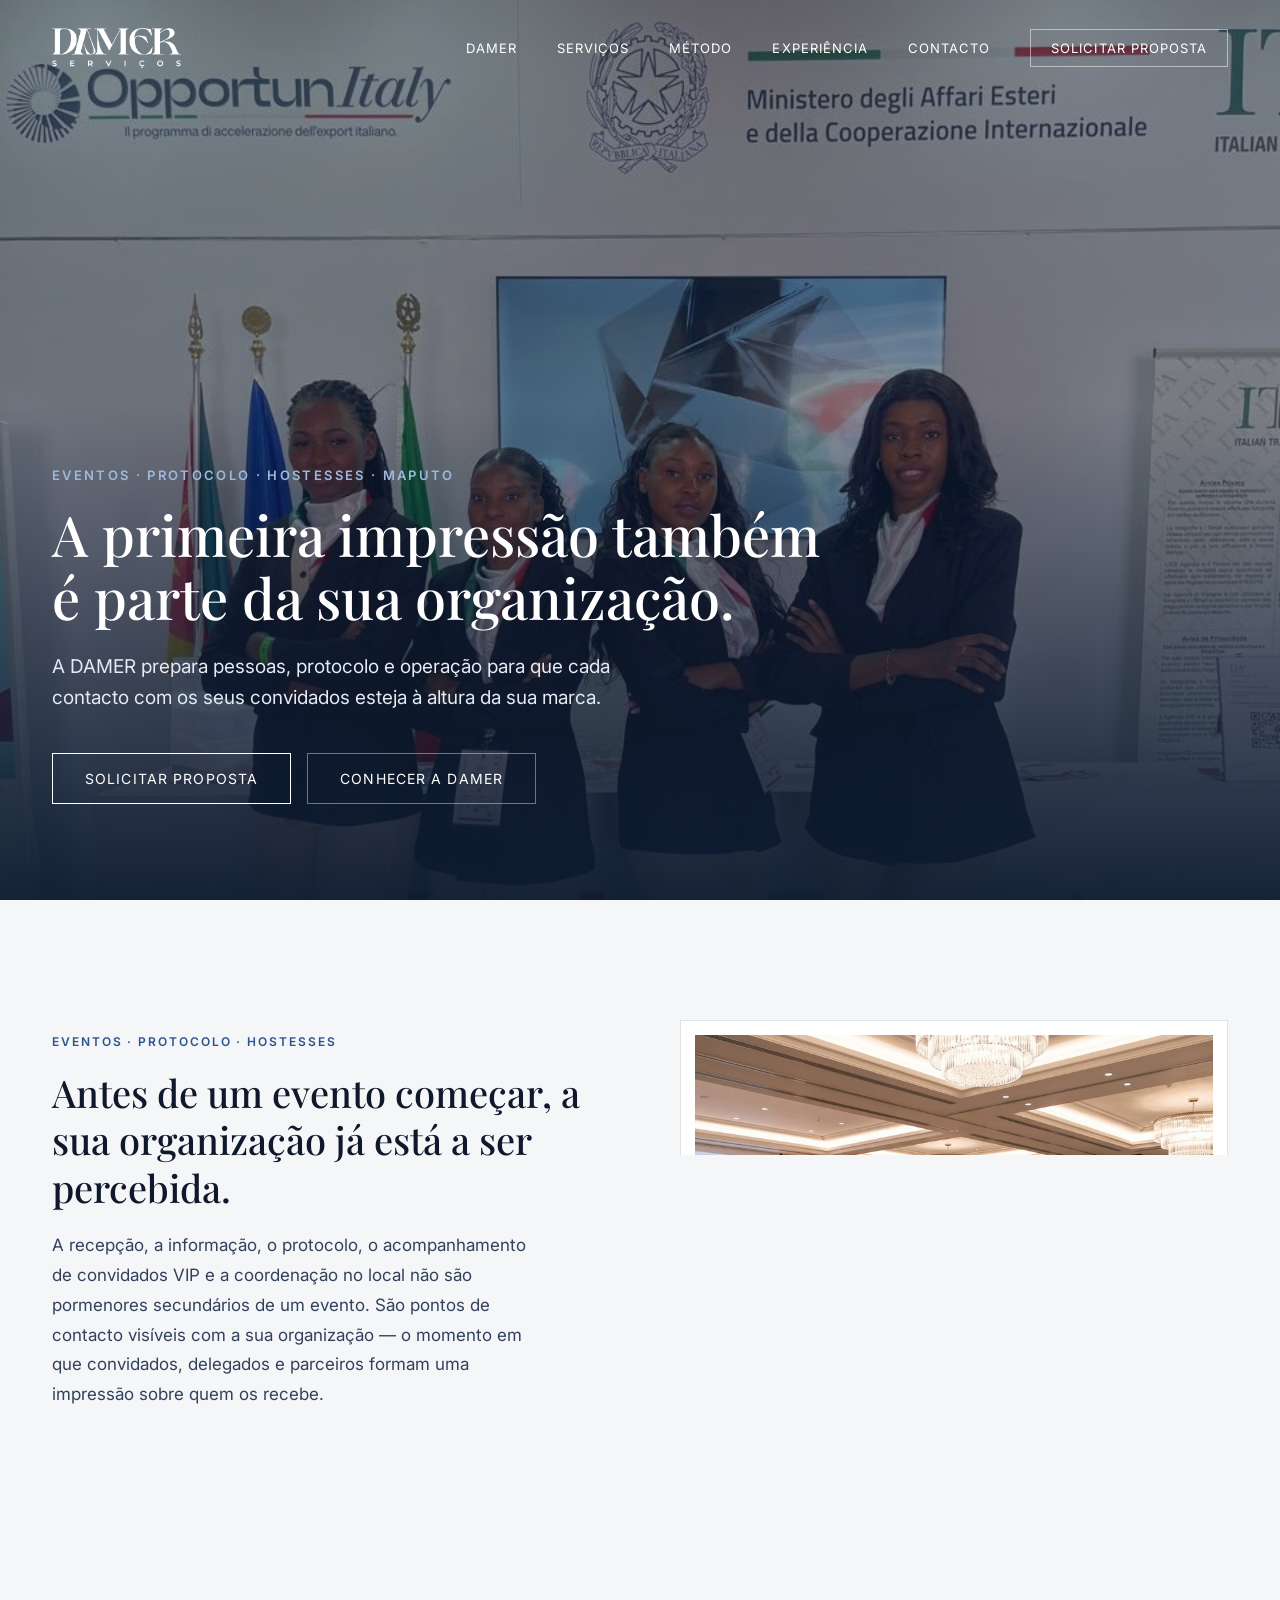
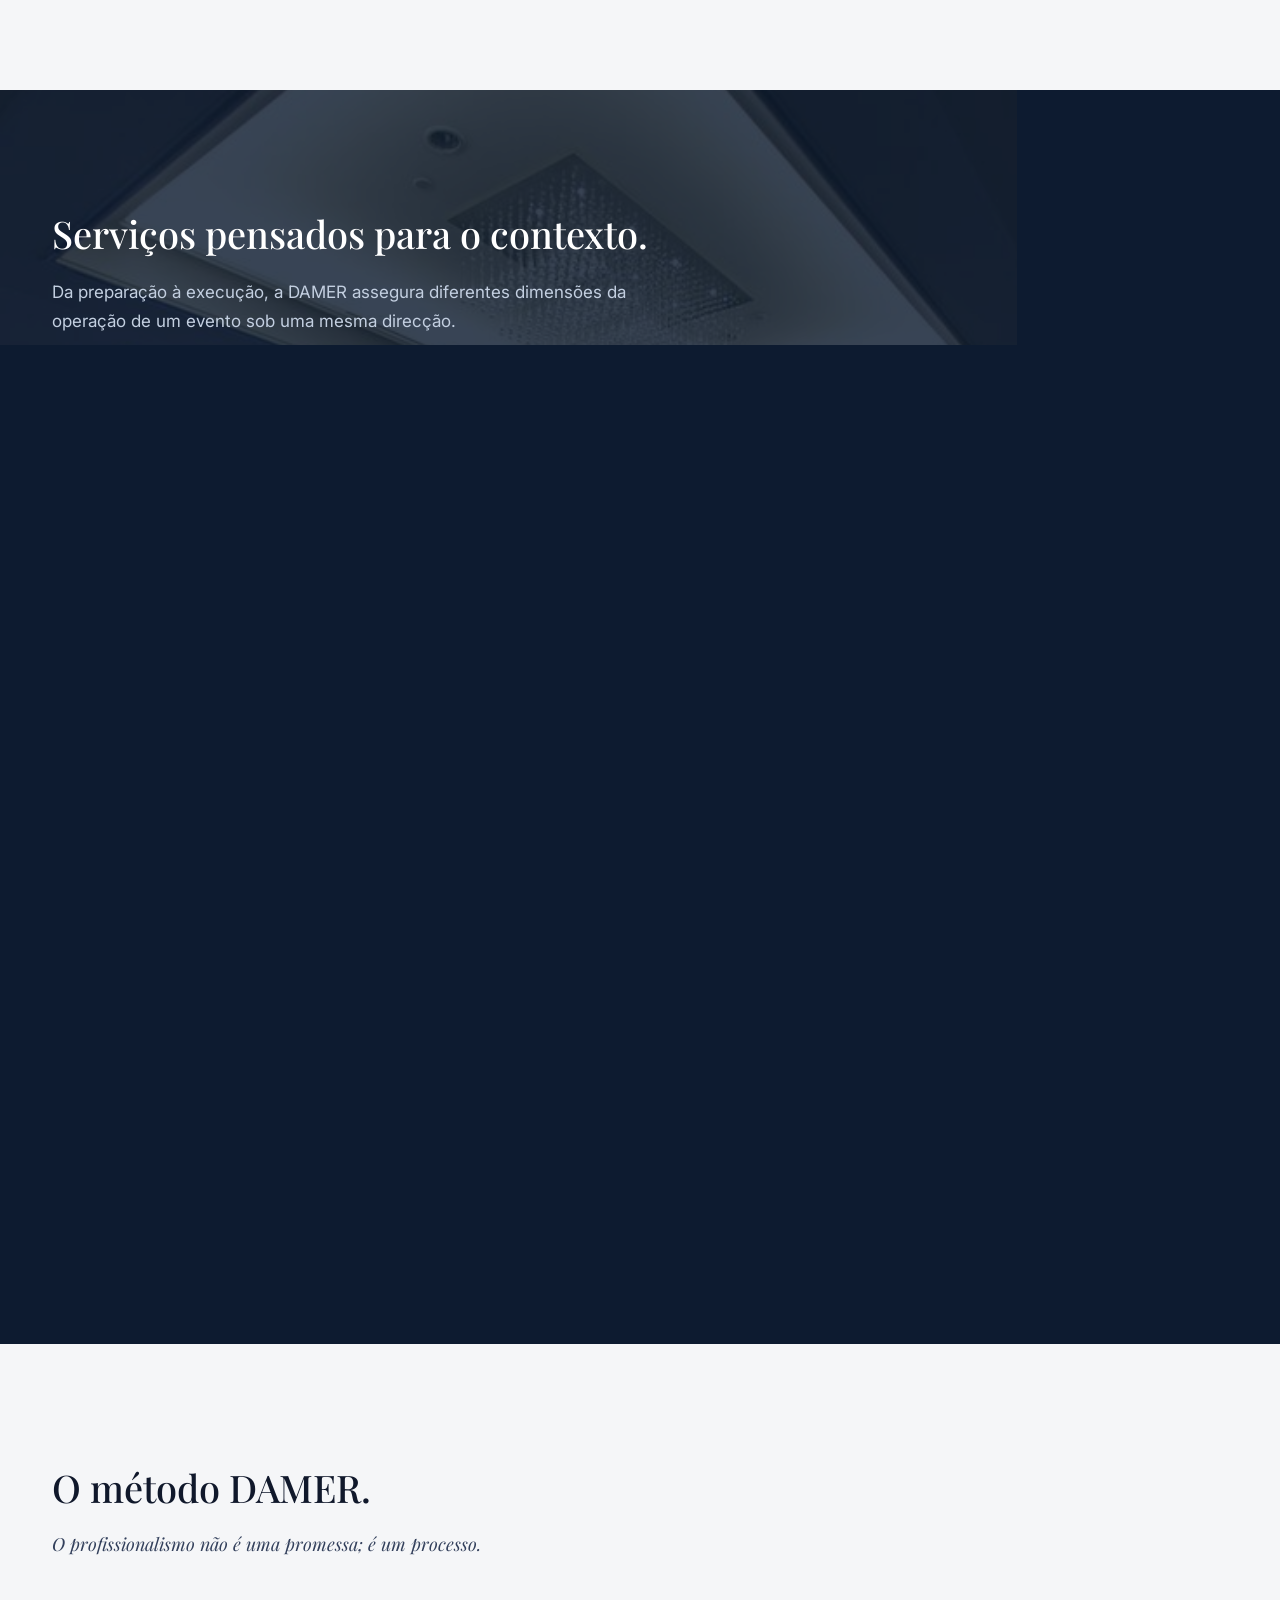
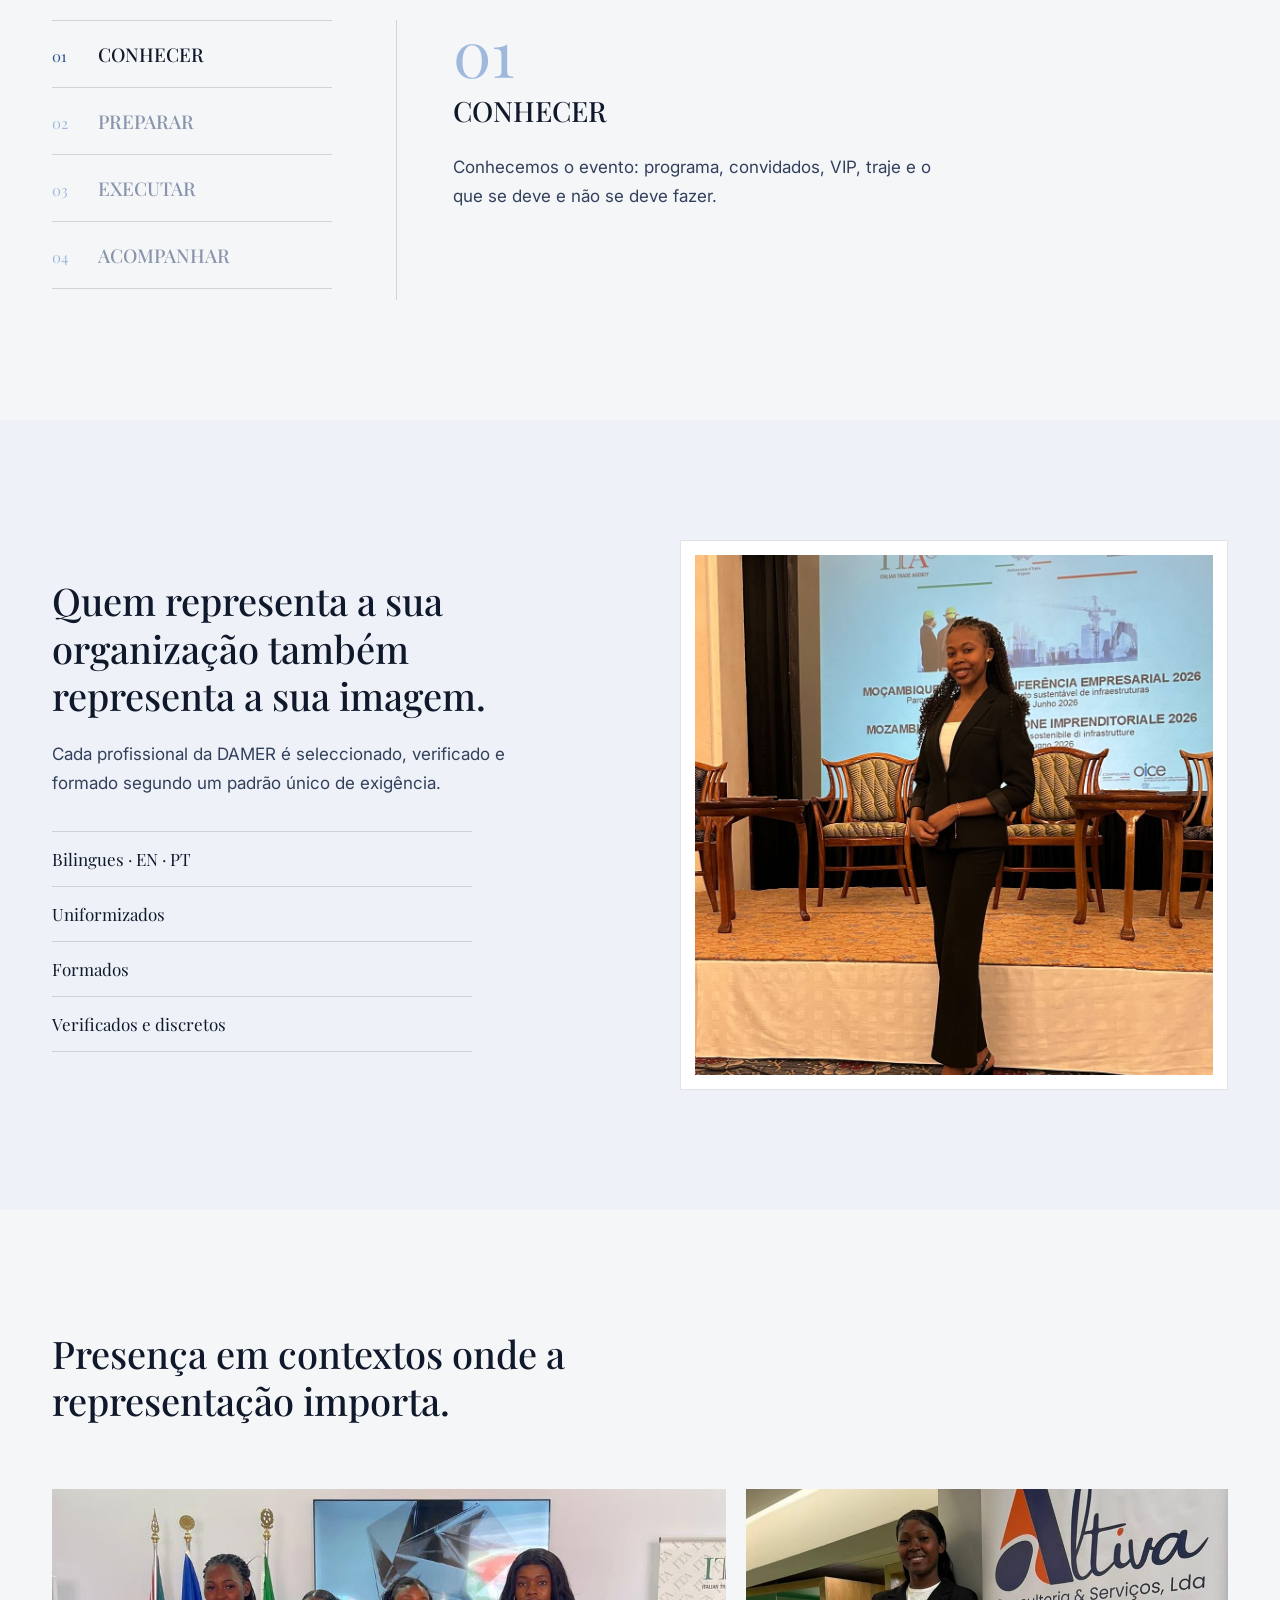
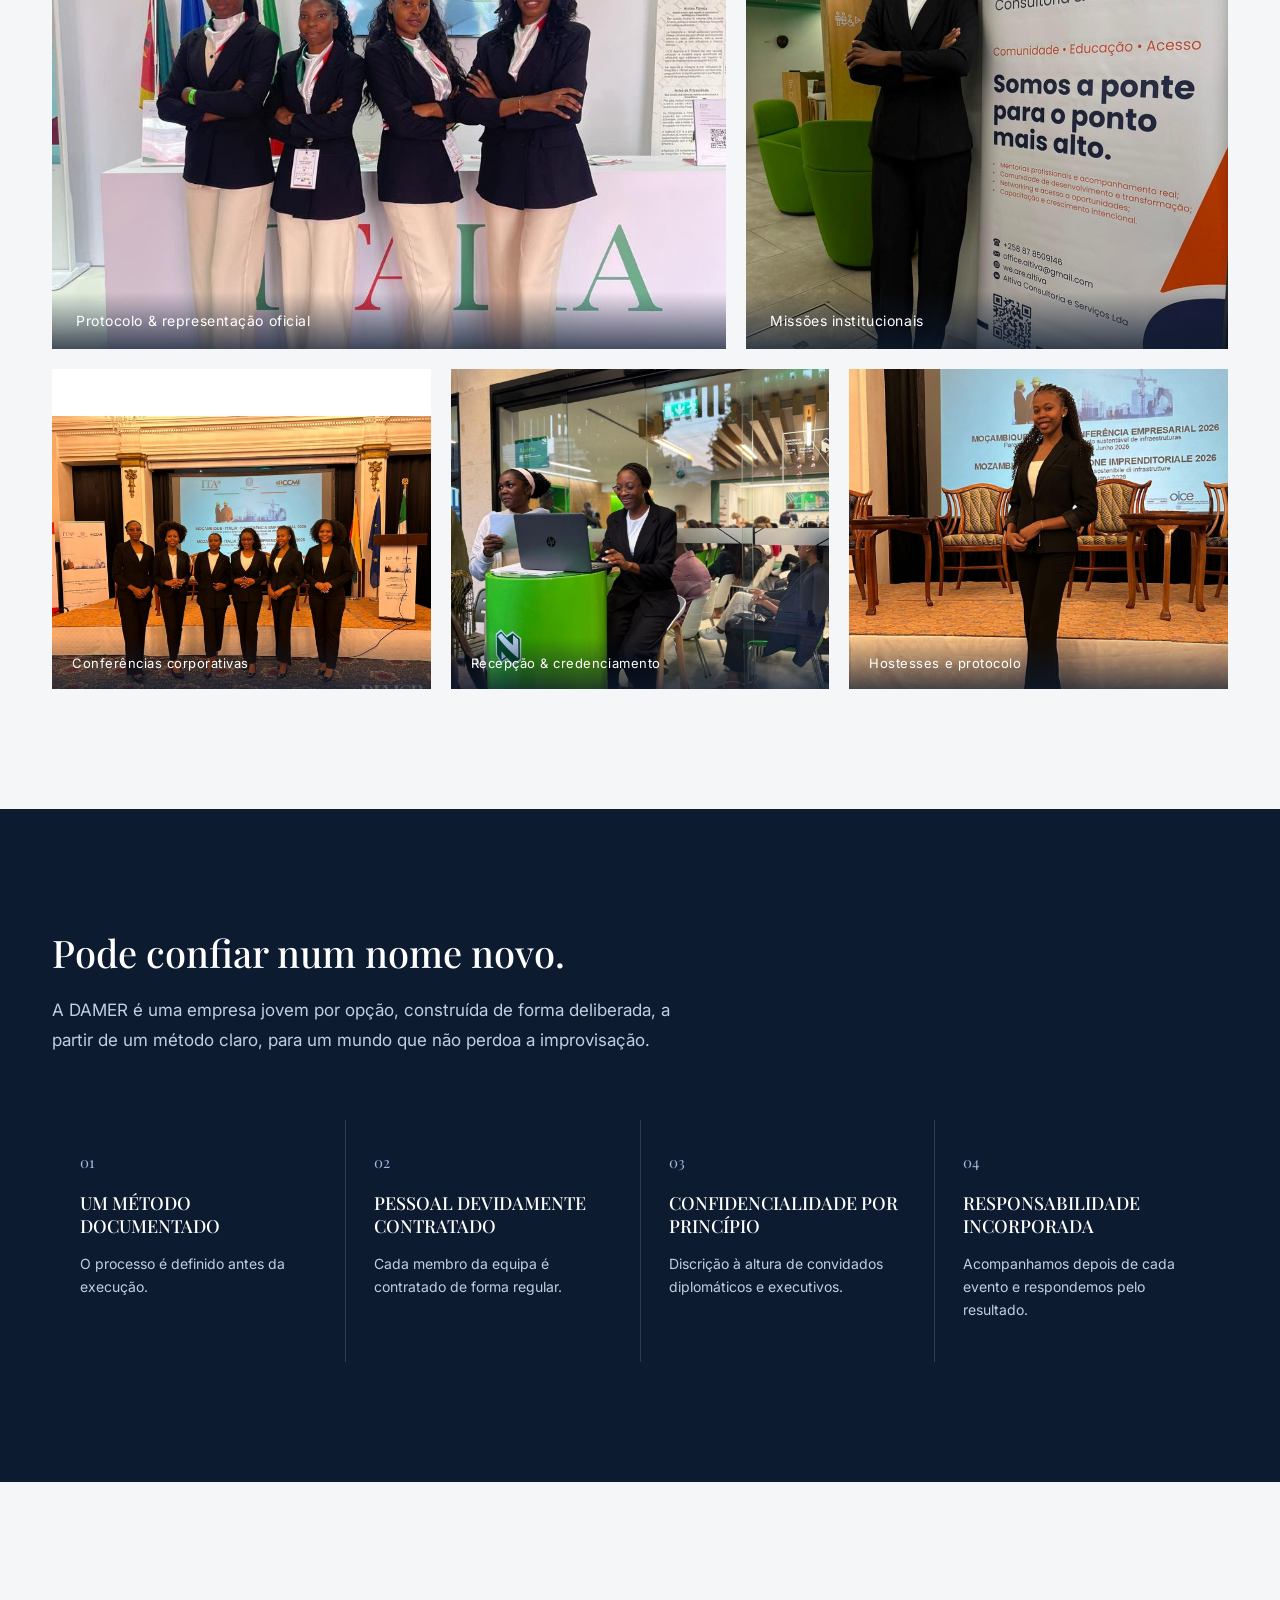
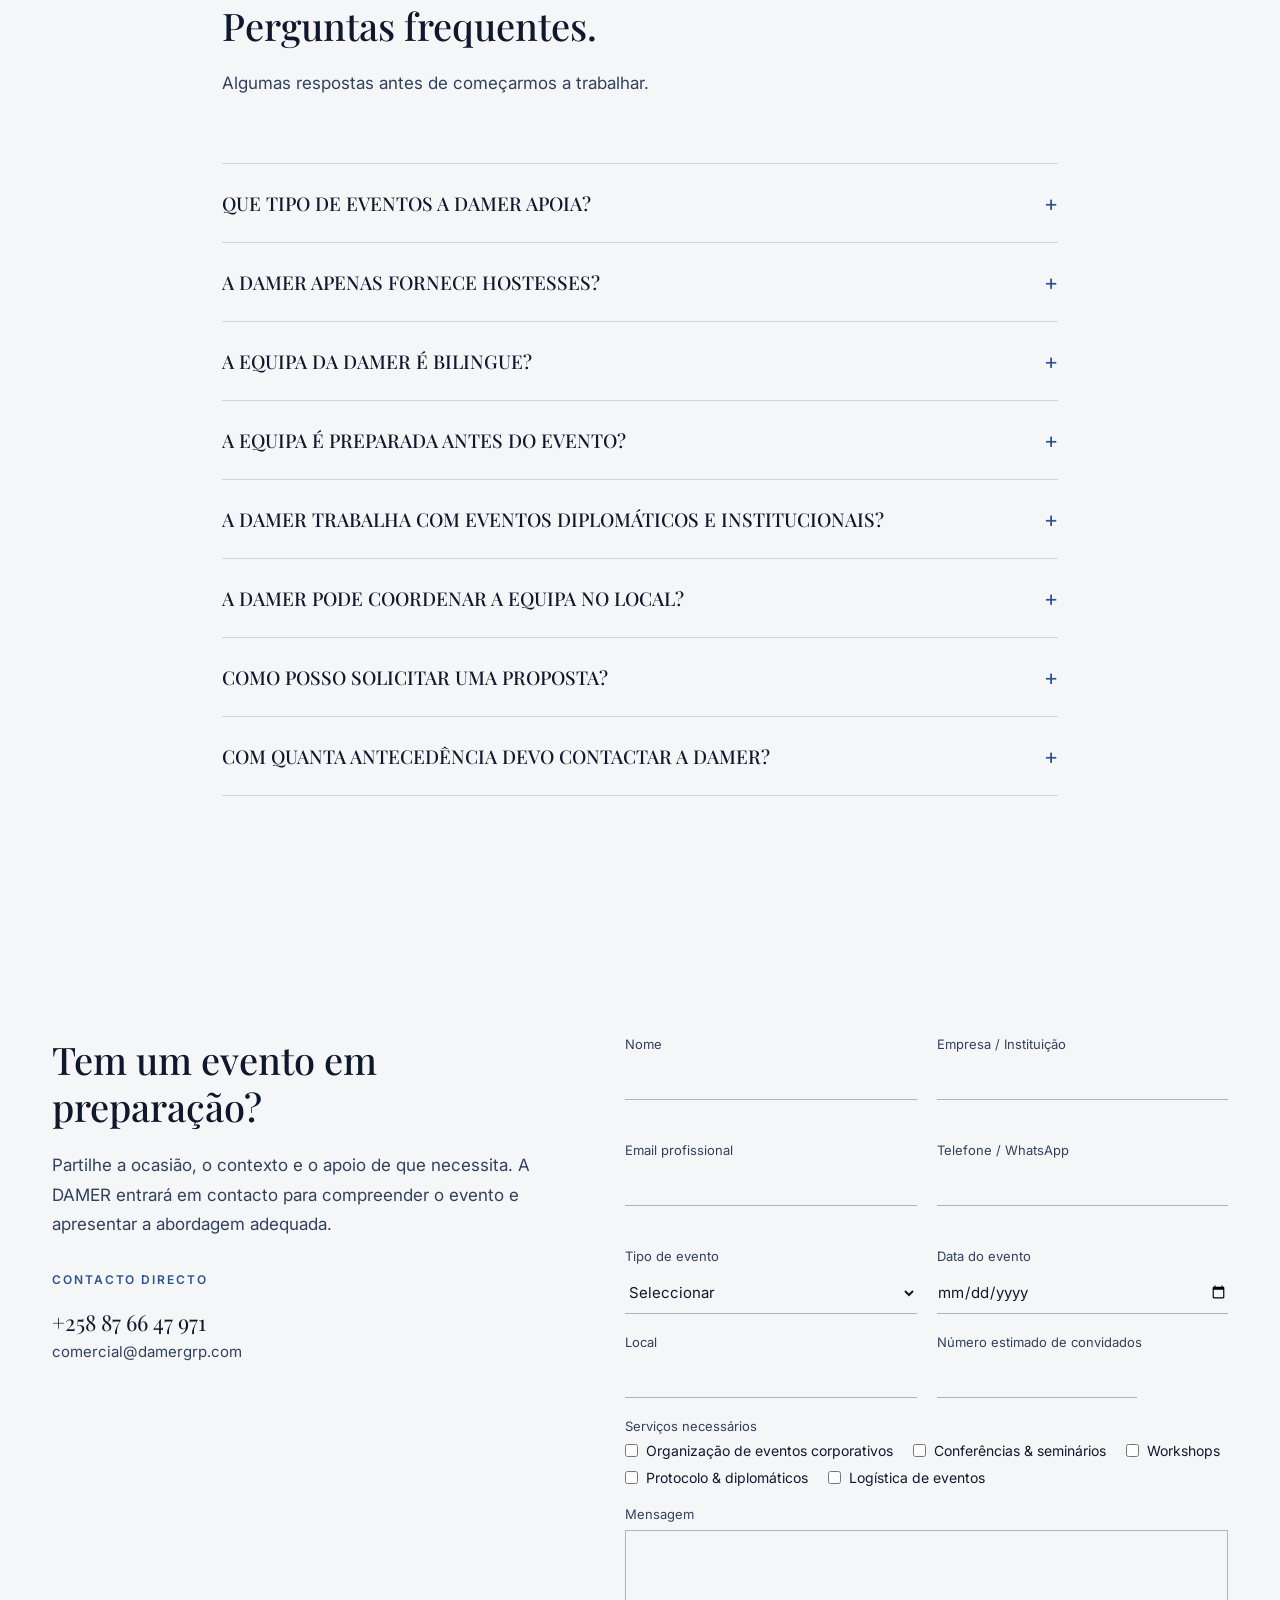
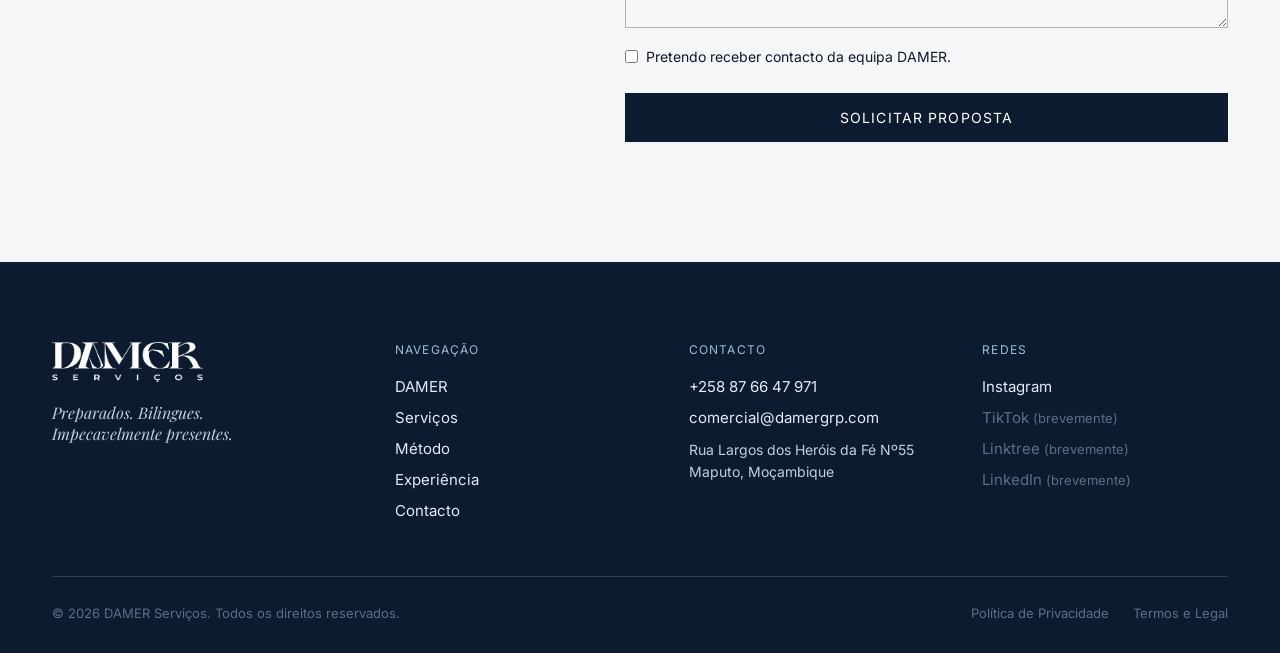
==== index.html @ f03cc5e5 "Add DAMER website (static HTML/CSS/JS) Co-Authored-By: Claude Sonnet 5 <noreply@anthropic.com> Claud" ====
<!DOCTYPE html>
<html lang="pt">
<head>
<meta charset="utf-8">
<meta name="viewport" content="width=device-width, initial-scale=1">
<title>DAMER | Eventos, Protocolo e Hostesses em Maputo</title>
<meta name="description" content="A DAMER presta serviços de organização de eventos corporativos, protocolo, hostesses e logística em Maputo, com equipas preparadas e bilingues.">
<link rel="canonical" href="/">
<meta property="og:type" content="website">
<meta property="og:title" content="DAMER | Eventos, Protocolo e Hostesses">
<meta property="og:description" content="Preparados. Bilingues. Impecavelmente presentes.">
<meta property="og:image" content="assets/images/hero-protocol.jpg">
<meta name="twitter:card" content="summary_large_image">
<link rel="icon" href="assets/images/logo-navy.png">
<link rel="preconnect" href="https://fonts.googleapis.com">
<link rel="preconnect" href="https://fonts.gstatic.com" crossorigin>
<link href="https://fonts.googleapis.com/css2?family=Playfair+Display:ital,wght@0,400;0,500;0,600;1,500&family=Inter:wght@400;500;600&display=swap" rel="stylesheet">
<link rel="stylesheet" href="assets/css/styles.css">
</head>
<body>

<a class="skip-link" href="#conteudo">Saltar para o conteúdo</a>

<!-- HEADER -->
<header class="site-header" id="site-header">
  <div class="site-header__inner">
    <a href="#top" class="site-header__logo" aria-label="DAMER — página inicial">
      <img src="assets/images/logo-navy.png" alt="DAMER" width="151" height="47">
    </a>
    <nav class="nav-desktop" aria-label="Navegação principal">
      <a href="#damer">DAMER</a>
      <a href="#servicos">SERVIÇOS</a>
      <a href="#metodo">MÉTODO</a>
      <a href="#experiencia">EXPERIÊNCIA</a>
      <a href="#proposta">CONTACTO</a>
      <a href="#proposta" class="btn btn-outline-light nav-cta">SOLICITAR PROPOSTA</a>
    </nav>
    <button type="button" class="nav-toggle" id="nav-toggle" aria-label="Abrir menu" aria-expanded="false" aria-controls="mobile-nav">
      <svg width="26" height="26" viewBox="0 0 24 24" fill="none" aria-hidden="true"><path d="M3 6H21M3 12H21M3 18H21" stroke="currentColor" stroke-width="2" stroke-linecap="round"/></svg>
    </button>
  </div>
</header>

<!-- MOBILE NAV -->
<div class="mobile-nav" id="mobile-nav" aria-hidden="true">
  <div class="mobile-nav__top">
    <button type="button" class="nav-close" id="nav-close" aria-label="Fechar menu">
      <svg width="26" height="26" viewBox="0 0 24 24" fill="none" aria-hidden="true"><path d="M6 6L18 18M6 18L18 6" stroke="currentColor" stroke-width="2" stroke-linecap="round"/></svg>
    </button>
  </div>
  <nav class="mobile-nav__links" aria-label="Navegação principal (móvel)">
    <a href="#damer">DAMER</a>
    <a href="#servicos">Serviços</a>
    <a href="#metodo">Método</a>
    <a href="#experiencia">Experiência</a>
    <a href="#proposta">Contacto</a>
    <a href="#proposta" class="btn btn-outline-light mobile-nav__cta">SOLICITAR PROPOSTA</a>
  </nav>
</div>

<main id="conteudo">

<!-- HERO -->
<section id="top" class="hero">
  <img class="hero__image" src="assets/images/hero-protocol.jpg" alt="Equipa DAMER em contexto de protocolo institucional" width="960" height="1280">
  <div class="hero__overlay" aria-hidden="true"></div>
  <div class="hero__content">
    <p class="eyebrow eyebrow--light">Eventos · Protocolo · Hostesses · Maputo</p>
    <h1 class="hero__title">A primeira impressão também é parte da sua organização.</h1>
    <p class="hero__lede">A DAMER prepara pessoas, protocolo e operação para que cada contacto com os seus convidados esteja à altura da sua marca.</p>
    <div class="btn-row">
      <a href="#proposta" class="btn btn-outline-light">SOLICITAR PROPOSTA</a>
      <a href="#damer" class="btn btn-outline-faint">CONHECER A DAMER</a>
    </div>
  </div>
</section>

<!-- WHY DAMER -->
<section id="damer" class="section split-section">
  <div class="split-section__text">
    <p class="eyebrow">Eventos · Protocolo · Hostesses</p>
    <h2 class="h2">Antes de um evento começar, a sua organização já está a ser percebida.</h2>
    <p class="body-lg">A recepção, a informação, o protocolo, o acompanhamento de convidados VIP e a coordenação no local não são pormenores secundários de um evento. São pontos de contacto visíveis com a sua organização — o momento em que convidados, delegados e parceiros formam uma impressão sobre quem os recebe.</p>
    <p class="body-lg">A DAMER existe para que esses momentos sejam conduzidos com a mesma seriedade que a sua organização exige do resto do evento.</p>
    <div class="hairline"></div>
  </div>
  <div class="plate">
    <img src="assets/images/why-damer-room.jpg" alt="Sala de evento preparada em contexto corporativo" width="1400" height="782" loading="lazy">
  </div>
</section>

<!-- SERVICES -->
<section id="servicos" class="section-dark services">
  <img class="services__bg" src="assets/images/services-ambience.jpg" alt="" aria-hidden="true" loading="lazy">
  <div class="container">
    <div class="section-intro section-intro--light">
      <h2 class="h2 h2--light">Serviços pensados para o contexto.</h2>
      <p class="body-lg body-lg--light">Da preparação à execução, a DAMER assegura diferentes dimensões da operação de um evento sob uma mesma direcção.</p>
    </div>

    <div class="accordion" id="services-accordion">

      <div class="accordion__item">
        <h3 class="accordion__header">
          <button type="button" class="accordion__trigger" aria-expanded="true" aria-controls="service-panel-1" id="service-tab-1">
            <span class="accordion__num">01</span>
            <span class="accordion__title">ORGANIZAÇÃO DE EVENTOS CORPORATIVOS</span>
            <span class="accordion__icon" aria-hidden="true">+</span>
          </button>
        </h3>
        <div class="accordion__panel" id="service-panel-1" role="region" aria-labelledby="service-tab-1">
          <div class="accordion__panel-inner">
            <p class="body-md body-md--light">Da concepção à execução, organizamos seminários, workshops, lançamentos, galas, assinaturas e recepções, garantindo uma equipa de protocolo alinhada com a sua organização.</p>
            <ul class="capability-grid">
              <li>Recepção &amp; credenciamento</li>
              <li>Atendimento VIP</li>
              <li>Oradores &amp; painéis</li>
              <li>Balcões de informação</li>
              <li>Protocolo &amp; precedências</li>
              <li>Funções oficiais</li>
              <li>Coordenação no local</li>
              <li>Fornecedores &amp; alinhamento</li>
            </ul>
            <a href="#proposta" class="btn btn-outline-light btn-sm">FALAR SOBRE ESTE SERVIÇO</a>
          </div>
        </div>
      </div>

      <div class="accordion__item">
        <h3 class="accordion__header">
          <button type="button" class="accordion__trigger" aria-expanded="false" aria-controls="service-panel-2" id="service-tab-2">
            <span class="accordion__num">02</span>
            <span class="accordion__title">CONFERÊNCIAS E SEMINÁRIOS</span>
            <span class="accordion__icon" aria-hidden="true">+</span>
          </button>
        </h3>
        <div class="accordion__panel" id="service-panel-2" role="region" aria-labelledby="service-tab-2" hidden>
          <div class="accordion__panel-inner">
            <p class="body-md body-md--light">Organização e apoio integral a eventos de várias sessões, com atenção à pontualidade, circulação e protocolo.</p>
            <a href="#proposta" class="btn btn-outline-light btn-sm">FALAR SOBRE ESTE SERVIÇO</a>
          </div>
        </div>
      </div>

      <div class="accordion__item">
        <h3 class="accordion__header">
          <button type="button" class="accordion__trigger" aria-expanded="false" aria-controls="service-panel-3" id="service-tab-3">
            <span class="accordion__num">03</span>
            <span class="accordion__title">WORKSHOPS</span>
            <span class="accordion__icon" aria-hidden="true">+</span>
          </button>
        </h3>
        <div class="accordion__panel" id="service-panel-3" role="region" aria-labelledby="service-tab-3" hidden>
          <div class="accordion__panel-inner">
            <p class="body-md body-md--light">Organização de sessões de trabalho dinâmicas e experiências conduzidas com rigor.</p>
            <a href="#proposta" class="btn btn-outline-light btn-sm">FALAR SOBRE ESTE SERVIÇO</a>
          </div>
        </div>
      </div>

      <div class="accordion__item">
        <h3 class="accordion__header">
          <button type="button" class="accordion__trigger" aria-expanded="false" aria-controls="service-panel-4" id="service-tab-4">
            <span class="accordion__num">04</span>
            <span class="accordion__title">PROTOCOLO E DIPLOMÁTICOS</span>
            <span class="accordion__icon" aria-hidden="true">+</span>
          </button>
        </h3>
        <div class="accordion__panel" id="service-panel-4" role="region" aria-labelledby="service-tab-4" hidden>
          <div class="accordion__panel-inner">
            <p class="body-md body-md--light">Para embaixadas, delegações oficiais e ocasiões de elevada formalidade.</p>
            <a href="#proposta" class="btn btn-outline-light btn-sm">FALAR SOBRE ESTE SERVIÇO</a>
          </div>
        </div>
      </div>

      <div class="accordion__item accordion__item--last">
        <h3 class="accordion__header">
          <button type="button" class="accordion__trigger" aria-expanded="false" aria-controls="service-panel-5" id="service-tab-5">
            <span class="accordion__num">05</span>
            <span class="accordion__title">LOGÍSTICA DE EVENTOS</span>
            <span class="accordion__icon" aria-hidden="true">+</span>
          </button>
        </h3>
        <div class="accordion__panel" id="service-panel-5" role="region" aria-labelledby="service-tab-5" hidden>
          <div class="accordion__panel-inner">
            <p class="body-md body-md--light">A coordenação de pessoas e recursos que mantém o evento coeso, sob a mesma direcção.</p>
            <a href="#proposta" class="btn btn-outline-light btn-sm">FALAR SOBRE ESTE SERVIÇO</a>
          </div>
        </div>
      </div>

    </div>
  </div>
</section>

<!-- METHOD -->
<section id="metodo" class="section">
  <div class="section-intro">
    <h2 class="h2">O método DAMER.</h2>
    <p class="quote-line">O profissionalismo não é uma promessa; é um processo.</p>
  </div>
  <div class="method">
    <div class="method__steps" role="tablist" aria-label="Etapas do método DAMER" id="method-steps">
      <button type="button" class="method__step is-active" role="tab" aria-selected="true" aria-controls="method-panel" id="method-tab-0" data-step="0">
        <span class="method__step-num">01</span>
        <span class="method__step-title">CONHECER</span>
      </button>
      <button type="button" class="method__step" role="tab" aria-selected="false" aria-controls="method-panel" id="method-tab-1" data-step="1">
        <span class="method__step-num">02</span>
        <span class="method__step-title">PREPARAR</span>
      </button>
      <button type="button" class="method__step" role="tab" aria-selected="false" aria-controls="method-panel" id="method-tab-2" data-step="2">
        <span class="method__step-num">03</span>
        <span class="method__step-title">EXECUTAR</span>
      </button>
      <button type="button" class="method__step" role="tab" aria-selected="false" aria-controls="method-panel" id="method-tab-3" data-step="3">
        <span class="method__step-num">04</span>
        <span class="method__step-title">ACOMPANHAR</span>
      </button>
    </div>
    <div class="method__panel" id="method-panel" role="tabpanel" aria-labelledby="method-tab-0">
      <p class="method__panel-num" id="method-panel-num">01</p>
      <h3 class="method__panel-title" id="method-panel-title">CONHECER</h3>
      <p class="body-lg" id="method-panel-desc">Conhecemos o evento: programa, convidados, VIP, traje e o que se deve e não se deve fazer.</p>
    </div>
  </div>
</section>

<!-- PEOPLE -->
<section class="section-tint">
  <div class="container split-section split-section--reverse">
    <div class="plate">
      <img src="assets/images/team-individual.jpg" alt="Profissional DAMER em representação institucional" width="1100" height="1968" loading="lazy">
    </div>
    <div>
      <h2 class="h2">Quem representa a sua organização também representa a sua imagem.</h2>
      <p class="body-lg">Cada profissional da DAMER é seleccionado, verificado e formado segundo um padrão único de exigência.</p>
      <ul class="trait-list">
        <li>Bilingues · EN · PT</li>
        <li>Uniformizados</li>
        <li>Formados</li>
        <li>Verificados e discretos</li>
      </ul>
    </div>
  </div>
</section>

<!-- EXPERIENCE -->
<section id="experiencia" class="section">
  <div class="section-intro">
    <h2 class="h2">Presença em contextos onde a representação importa.</h2>
  </div>
  <div class="gallery">
    <div class="gallery__row gallery__row--top">
      <button type="button" class="gallery__item gallery__item--wide" data-lightbox-src="assets/images/hero-protocol.jpg" data-lightbox-caption="Protocolo &amp; representação oficial">
        <img src="assets/images/hero-protocol.jpg" alt="Protocolo institucional" loading="lazy">
        <span class="gallery__caption">Protocolo &amp; representação oficial</span>
      </button>
      <button type="button" class="gallery__item" data-lightbox-src="assets/images/experience-institutional.jpg" data-lightbox-caption="Missões institucionais">
        <img src="assets/images/experience-institutional.jpg" alt="Missão institucional" loading="lazy">
        <span class="gallery__caption">Missões institucionais</span>
      </button>
    </div>
    <div class="gallery__row gallery__row--bottom">
      <button type="button" class="gallery__item" data-lightbox-src="assets/images/team-group.jpg" data-lightbox-caption="Conferências e eventos corporativos">
        <img src="assets/images/team-group.jpg" alt="Conferências e eventos corporativos" loading="lazy">
        <span class="gallery__caption">Conferências corporativas</span>
      </button>
      <button type="button" class="gallery__item" data-lightbox-src="assets/images/experience-reception.jpg" data-lightbox-caption="Recepção &amp; credenciamento">
        <img src="assets/images/experience-reception.jpg" alt="Recepção e credenciamento" loading="lazy">
        <span class="gallery__caption">Recepção &amp; credenciamento</span>
      </button>
      <button type="button" class="gallery__item" data-lightbox-src="assets/images/team-individual.jpg" data-lightbox-caption="Representação institucional">
        <img src="assets/images/team-individual.jpg" alt="Representação institucional" loading="lazy">
        <span class="gallery__caption">Hostesses e protocolo</span>
      </button>
    </div>
  </div>
</section>

<!-- LIGHTBOX -->
<div class="lightbox" id="lightbox" role="dialog" aria-modal="true" aria-label="Imagem ampliada" hidden>
  <button type="button" class="lightbox__close" id="lightbox-close" aria-label="Fechar imagem">
    <svg width="26" height="26" viewBox="0 0 24 24" fill="none" aria-hidden="true"><path d="M6 6L18 18M6 18L18 6" stroke="currentColor" stroke-width="2" stroke-linecap="round"/></svg>
  </button>
  <button type="button" class="lightbox__nav lightbox__nav--prev" id="lightbox-prev" aria-label="Imagem anterior">
    <svg width="22" height="22" viewBox="0 0 24 24" fill="none" aria-hidden="true"><path d="M15 5L8 12L15 19" stroke="currentColor" stroke-width="2" stroke-linecap="round" stroke-linejoin="round"/></svg>
  </button>
  <figure class="lightbox__figure">
    <img src="" alt="" id="lightbox-image">
    <figcaption id="lightbox-caption"></figcaption>
  </figure>
  <button type="button" class="lightbox__nav lightbox__nav--next" id="lightbox-next" aria-label="Imagem seguinte">
    <svg width="22" height="22" viewBox="0 0 24 24" fill="none" aria-hidden="true"><path d="M9 5L16 12L9 19" stroke="currentColor" stroke-width="2" stroke-linecap="round" stroke-linejoin="round"/></svg>
  </button>
</div>

<!-- CREDIBILITY -->
<section class="section-dark">
  <div class="container">
    <div class="section-intro section-intro--light">
      <h2 class="h2 h2--light">Pode confiar num nome novo.</h2>
      <p class="body-lg body-lg--light">A DAMER é uma empresa jovem por opção, construída de forma deliberada, a partir de um método claro, para um mundo que não perdoa a improvisação.</p>
    </div>
    <ul class="credibility-grid">
      <li>
        <p class="credibility-grid__num">01</p>
        <h3 class="credibility-grid__title">UM MÉTODO DOCUMENTADO</h3>
        <p class="credibility-grid__desc">O processo é definido antes da execução.</p>
      </li>
      <li>
        <p class="credibility-grid__num">02</p>
        <h3 class="credibility-grid__title">PESSOAL DEVIDAMENTE CONTRATADO</h3>
        <p class="credibility-grid__desc">Cada membro da equipa é contratado de forma regular.</p>
      </li>
      <li>
        <p class="credibility-grid__num">03</p>
        <h3 class="credibility-grid__title">CONFIDENCIALIDADE POR PRINCÍPIO</h3>
        <p class="credibility-grid__desc">Discrição à altura de convidados diplomáticos e executivos.</p>
      </li>
      <li>
        <p class="credibility-grid__num">04</p>
        <h3 class="credibility-grid__title">RESPONSABILIDADE INCORPORADA</h3>
        <p class="credibility-grid__desc">Acompanhamos depois de cada evento e respondemos pelo resultado.</p>
      </li>
    </ul>
  </div>
</section>

<!-- FAQ -->
<section id="faq" class="section section--narrow">
  <div class="section-intro">
    <h2 class="h2">Perguntas frequentes.</h2>
    <p class="body-lg">Algumas respostas antes de começarmos a trabalhar.</p>
  </div>
  <div class="accordion accordion--faq" id="faq-accordion">

    <div class="accordion__item">
      <h3 class="accordion__header">
        <button type="button" class="accordion__trigger accordion__trigger--faq" aria-expanded="false" aria-controls="faq-panel-1" id="faq-tab-1">
          <span class="accordion__title accordion__title--faq">QUE TIPO DE EVENTOS A DAMER APOIA?</span>
          <span class="accordion__icon accordion__icon--faq" aria-hidden="true">+</span>
        </button>
      </h3>
      <div class="accordion__panel" id="faq-panel-1" role="region" aria-labelledby="faq-tab-1" hidden>
        <div class="accordion__panel-inner">
          <p class="body-md">A DAMER presta serviços para eventos corporativos, conferências, seminários, workshops, eventos institucionais, ocasiões diplomáticas e outras situações que exijam protocolo, hostesses e coordenação profissional.</p>
        </div>
      </div>
    </div>

    <div class="accordion__item">
      <h3 class="accordion__header">
        <button type="button" class="accordion__trigger accordion__trigger--faq" aria-expanded="false" aria-controls="faq-panel-2" id="faq-tab-2">
          <span class="accordion__title accordion__title--faq">A DAMER APENAS FORNECE HOSTESSES?</span>
          <span class="accordion__icon accordion__icon--faq" aria-hidden="true">+</span>
        </button>
      </h3>
      <div class="accordion__panel" id="faq-panel-2" role="region" aria-labelledby="faq-tab-2" hidden>
        <div class="accordion__panel-inner">
          <p class="body-md">Não. A DAMER trabalha com uma abordagem mais abrangente, que inclui protocolo, recepção, credenciamento, atendimento VIP, informação, apoio a oradores, funções oficiais e coordenação no local, de acordo com as necessidades do evento.</p>
        </div>
      </div>
    </div>

    <div class="accordion__item">
      <h3 class="accordion__header">
        <button type="button" class="accordion__trigger accordion__trigger--faq" aria-expanded="false" aria-controls="faq-panel-3" id="faq-tab-3">
          <span class="accordion__title accordion__title--faq">A EQUIPA DA DAMER É BILINGUE?</span>
          <span class="accordion__icon accordion__icon--faq" aria-hidden="true">+</span>
        </button>
      </h3>
      <div class="accordion__panel" id="faq-panel-3" role="region" aria-labelledby="faq-tab-3" hidden>
        <div class="accordion__panel-inner">
          <p class="body-md">Sim. As equipas podem actuar em Português e Inglês, de acordo com o perfil do evento e dos seus convidados.</p>
        </div>
      </div>
    </div>

    <div class="accordion__item">
      <h3 class="accordion__header">
        <button type="button" class="accordion__trigger accordion__trigger--faq" aria-expanded="false" aria-controls="faq-panel-4" id="faq-tab-4">
          <span class="accordion__title accordion__title--faq">A EQUIPA É PREPARADA ANTES DO EVENTO?</span>
          <span class="accordion__icon accordion__icon--faq" aria-hidden="true">+</span>
        </button>
      </h3>
      <div class="accordion__panel" id="faq-panel-4" role="region" aria-labelledby="faq-tab-4" hidden>
        <div class="accordion__panel-inner">
          <p class="body-md">Sim. A preparação começa antes do evento. A equipa é informada sobre o programa, os convidados, as funções atribuídas, o protocolo aplicável e os procedimentos necessários para a execução.</p>
        </div>
      </div>
    </div>

    <div class="accordion__item">
      <h3 class="accordion__header">
        <button type="button" class="accordion__trigger accordion__trigger--faq" aria-expanded="false" aria-controls="faq-panel-5" id="faq-tab-5">
          <span class="accordion__title accordion__title--faq">A DAMER TRABALHA COM EVENTOS DIPLOMÁTICOS E INSTITUCIONAIS?</span>
          <span class="accordion__icon accordion__icon--faq" aria-hidden="true">+</span>
        </button>
      </h3>
      <div class="accordion__panel" id="faq-panel-5" role="region" aria-labelledby="faq-tab-5" hidden>
        <div class="accordion__panel-inner">
          <p class="body-md">Sim. A DAMER está preparada para contextos corporativos, institucionais e diplomáticos, onde apresentação, discrição, protocolo e comunicação exigem especial atenção.</p>
        </div>
      </div>
    </div>

    <div class="accordion__item">
      <h3 class="accordion__header">
        <button type="button" class="accordion__trigger accordion__trigger--faq" aria-expanded="false" aria-controls="faq-panel-6" id="faq-tab-6">
          <span class="accordion__title accordion__title--faq">A DAMER PODE COORDENAR A EQUIPA NO LOCAL?</span>
          <span class="accordion__icon accordion__icon--faq" aria-hidden="true">+</span>
        </button>
      </h3>
      <div class="accordion__panel" id="faq-panel-6" role="region" aria-labelledby="faq-tab-6" hidden>
        <div class="accordion__panel-inner">
          <p class="body-md">Sim. A DAMER assegura coordenação no local para acompanhar a execução, orientar a equipa e responder às necessidades que surjam durante o evento.</p>
        </div>
      </div>
    </div>

    <div class="accordion__item">
      <h3 class="accordion__header">
        <button type="button" class="accordion__trigger accordion__trigger--faq" aria-expanded="false" aria-controls="faq-panel-7" id="faq-tab-7">
          <span class="accordion__title accordion__title--faq">COMO POSSO SOLICITAR UMA PROPOSTA?</span>
          <span class="accordion__icon accordion__icon--faq" aria-hidden="true">+</span>
        </button>
      </h3>
      <div class="accordion__panel" id="faq-panel-7" role="region" aria-labelledby="faq-tab-7" hidden>
        <div class="accordion__panel-inner">
          <p class="body-md">Pode preencher o formulário de contacto no website ou contactar directamente a DAMER através do telefone/WhatsApp ou email. A equipa analisará o contexto do evento para compreender as necessidades e apresentar a abordagem adequada.</p>
        </div>
      </div>
    </div>

    <div class="accordion__item accordion__item--last">
      <h3 class="accordion__header">
        <button type="button" class="accordion__trigger accordion__trigger--faq" aria-expanded="false" aria-controls="faq-panel-8" id="faq-tab-8">
          <span class="accordion__title accordion__title--faq">COM QUANTA ANTECEDÊNCIA DEVO CONTACTAR A DAMER?</span>
          <span class="accordion__icon accordion__icon--faq" aria-hidden="true">+</span>
        </button>
      </h3>
      <div class="accordion__panel" id="faq-panel-8" role="region" aria-labelledby="faq-tab-8" hidden>
        <div class="accordion__panel-inner">
          <p class="body-md">Recomendamos que o contacto seja feito assim que a data e as principais necessidades do evento estiverem definidas. Isto permite tempo adequado para compreender o contexto, preparar a equipa e alinhar todos os detalhes.</p>
        </div>
      </div>
    </div>

  </div>
</section>

<!-- CONVERSION -->
<section id="proposta" class="section proposal">
  <div class="proposal__intro">
    <h2 class="h2">Tem um evento em preparação?</h2>
    <p class="body-lg">Partilhe a ocasião, o contexto e o apoio de que necessita. A DAMER entrará em contacto para compreender o evento e apresentar a abordagem adequada.</p>
    <div class="direct-contact">
      <p class="eyebrow">Contacto directo</p>
      <a href="https://wa.me/258876647971?text=Ol%C3%A1%2C%20gostaria%20de%20solicitar%20informa%C3%A7%C3%B5es%20sobre%20os%20servi%C3%A7os%20da%20DAMER%20para%20um%20evento." target="_blank" rel="noopener" class="direct-contact__phone">+258 87 66 47 971</a>
      <a href="mailto:comercial@damergrp.com" class="direct-contact__email">comercial@damergrp.com</a>
    </div>
  </div>

  <div class="proposal__form-wrap">
    <form class="proposal-form" id="proposal-form" novalidate>
      <input type="hidden" name="_subject" value="Novo pedido de proposta — Website DAMER">
      <input type="hidden" name="_template" value="table">
      <input type="hidden" name="_captcha" value="false">
      <input type="text" name="_honey" class="honeypot" tabindex="-1" autocomplete="off" aria-hidden="true">
      <p class="form-status" id="form-status" role="status" aria-live="polite" hidden></p>

      <label class="field">Nome
        <input required type="text" name="name" id="field-name" autocomplete="name">
        <span class="field__error" id="error-name"></span>
      </label>
      <label class="field">Empresa / Instituição
        <input type="text" name="company" id="field-company" autocomplete="organization">
      </label>
      <label class="field">Email profissional
        <input required type="email" name="email" id="field-email" autocomplete="email">
        <span class="field__error" id="error-email"></span>
      </label>
      <label class="field">Telefone / WhatsApp
        <input type="tel" name="phone" id="field-phone" autocomplete="tel">
      </label>
      <label class="field">Tipo de evento
        <select name="eventType" id="field-event-type">
          <option value="">Seleccionar</option>
          <option>Evento corporativo</option>
          <option>Conferência</option>
          <option>Seminário</option>
          <option>Workshop</option>
          <option>Evento institucional</option>
          <option>Evento diplomático</option>
          <option>Outro</option>
        </select>
      </label>
      <label class="field">Data do evento
        <input type="date" name="eventDate" id="field-event-date">
      </label>
      <label class="field">Local
        <input type="text" name="location" id="field-location">
      </label>
      <label class="field field--narrow">Número estimado de convidados
        <input type="number" min="0" name="guests" id="field-guests">
      </label>

      <fieldset class="field field--full field--fieldset">
        <legend>Serviços necessários</legend>
        <div class="checkbox-grid">
          <label class="checkbox"><input type="checkbox" name="servico" value="Organização de eventos corporativos"> Organização de eventos corporativos</label>
          <label class="checkbox"><input type="checkbox" name="servico" value="Conferências &amp; seminários"> Conferências &amp; seminários</label>
          <label class="checkbox"><input type="checkbox" name="servico" value="Workshops"> Workshops</label>
          <label class="checkbox"><input type="checkbox" name="servico" value="Protocolo &amp; diplomáticos"> Protocolo &amp; diplomáticos</label>
          <label class="checkbox"><input type="checkbox" name="servico" value="Logística de eventos"> Logística de eventos</label>
        </div>
      </fieldset>

      <label class="field field--full">Mensagem
        <textarea name="message" id="field-message" rows="4"></textarea>
      </label>

      <label class="checkbox field--full">
        <input type="checkbox" name="consent" id="field-consent">
        Pretendo receber contacto da equipa DAMER.
      </label>

      <button type="submit" class="btn btn-solid field--full" id="submit-button">
        <span class="btn__label"><span class="spinner" aria-hidden="true"></span>SOLICITAR PROPOSTA</span>
      </button>
    </form>

    <div class="proposal-success" id="proposal-success" hidden>
      <p class="proposal-success__title">Pedido registado.</p>
      <p class="proposal-success__body" id="proposal-success-body"></p>
      <div class="btn-row btn-row--center">
        <a href="https://wa.me/258876647971?text=Ol%C3%A1%2C%20gostaria%20de%20solicitar%20informa%C3%A7%C3%B5es%20sobre%20os%20servi%C3%A7os%20da%20DAMER%20para%20um%20evento." target="_blank" rel="noopener" class="btn btn-outline-dark btn-sm">WHATSAPP</a>
        <a href="mailto:comercial@damergrp.com" class="btn btn-outline-dark btn-sm">EMAIL</a>
      </div>
    </div>
  </div>
</section>

</main>

<!-- FOOTER -->
<footer class="site-footer">
  <div class="container">
    <div class="site-footer__grid">
      <div>
        <img src="assets/images/logo-navy.png" alt="DAMER" class="site-footer__logo" width="151" height="47">
        <p class="site-footer__tagline">Preparados. Bilingues. Impecavelmente presentes.</p>
      </div>
      <div>
        <p class="site-footer__heading">Navegação</p>
        <nav class="site-footer__links" aria-label="Navegação (rodapé)">
          <a href="#damer">DAMER</a>
          <a href="#servicos">Serviços</a>
          <a href="#metodo">Método</a>
          <a href="#experiencia">Experiência</a>
          <a href="#proposta">Contacto</a>
        </nav>
      </div>
      <div>
        <p class="site-footer__heading">Contacto</p>
        <div class="site-footer__links">
          <a href="https://wa.me/258876647971?text=Ol%C3%A1%2C%20gostaria%20de%20solicitar%20informa%C3%A7%C3%B5es%20sobre%20os%20servi%C3%A7os%20da%20DAMER%20para%20um%20evento." target="_blank" rel="noopener">+258 87 66 47 971</a>
          <a href="mailto:comercial@damergrp.com">comercial@damergrp.com</a>
          <p class="site-footer__address">Rua Largos dos Heróis da Fé Nº55<br>Maputo, Moçambique</p>
        </div>
      </div>
      <div>
        <p class="site-footer__heading">Redes</p>
        <div class="site-footer__links">
          <a href="https://instagram.com/damer.eventos" target="_blank" rel="noopener">Instagram</a>
          <span class="site-footer__inert" title="Ligação ainda não disponível">TikTok <em>(brevemente)</em></span>
          <span class="site-footer__inert" title="Ligação ainda não disponível">Linktree <em>(brevemente)</em></span>
          <span class="site-footer__inert">LinkedIn <em>(brevemente)</em></span>
        </div>
      </div>
    </div>
    <div class="site-footer__bottom">
      <p>© 2026 DAMER Serviços. Todos os direitos reservados.</p>
      <div class="site-footer__legal">
        <a href="privacidade.html">Política de Privacidade</a>
        <a href="termos.html">Termos e Legal</a>
      </div>
    </div>
  </div>
</footer>

<!-- STICKY MOBILE CTA -->
<div class="sticky-cta" id="sticky-cta">
  <a href="#proposta" class="sticky-cta__primary">SOLICITAR PROPOSTA</a>
  <a href="https://wa.me/258876647971?text=Ol%C3%A1%2C%20gostaria%20de%20solicitar%20informa%C3%A7%C3%B5es%20sobre%20os%20servi%C3%A7os%20da%20DAMER%20para%20um%20evento." target="_blank" rel="noopener" class="sticky-cta__whatsapp" aria-label="Contactar via WhatsApp">
    <svg width="20" height="20" viewBox="0 0 24 24" fill="currentColor" aria-hidden="true"><path d="M12 2C6.48 2 2 6.48 2 12c0 1.85.5 3.58 1.38 5.07L2 22l5.07-1.35A9.94 9.94 0 0 0 12 22c5.52 0 10-4.48 10-10S17.52 2 12 2zm0 18c-1.6 0-3.09-.44-4.37-1.2l-.31-.19-3.13.83.84-3.05-.2-.31A7.94 7.94 0 0 1 4 12c0-4.41 3.59-8 8-8s8 3.59 8 8-3.59 8-8 8zm4.4-5.9c-.24-.12-1.43-.7-1.65-.78-.22-.08-.38-.12-.54.12-.16.24-.62.78-.76.94-.14.16-.28.18-.52.06-1.4-.7-2.32-1.25-3.24-2.83-.24-.42.24-.39.7-1.3.08-.16.04-.3-.04-.42-.08-.12-.5-1.2-.68-1.64-.18-.44-.36-.38-.5-.38-.12 0-.28-.02-.44-.02-.16 0-.4.06-.6.3-.2.24-.78.76-.78 1.85 0 1.09.8 2.14.92 2.3.12.16 1.6 2.47 3.9 3.36 1.94.76 2.34.6 2.76.56.42-.04 1.43-.58 1.63-1.16.2-.58.2-1.06.14-1.16-.06-.1-.22-.16-.46-.28z"/></svg>
  </a>
</div>

<script src="assets/js/config.js"></script>
<script src="assets/js/main.js"></script>
</body>
</html>
---- assets/css/styles.css ----
/* ==========================================================================
   DAMER — design tokens
   ========================================================================== */
:root{
  --navy: #0d1b30;
  --navy-soft: #142a4a;
  --ink: #10182b;
  --text-body: #33405c;
  --text-muted: #5e6d8a;
  --blue: #2c5490;
  --blue-hover: #173561;
  --blue-light: #9fb9dc;
  --blue-pale: #c3cfe0;
  --ice: #eef2f8;
  --bg: #f5f6f8;
  --white: #ffffff;
  --line: rgba(13,27,48,0.15);
  --line-soft: rgba(13,27,48,0.12);
  --line-on-dark: rgba(255,255,255,0.15);

  --font-heading: 'Playfair Display', Georgia, serif;
  --font-body: 'Inter', -apple-system, BlinkMacSystemFont, 'Segoe UI', sans-serif;

  --container: 1240px;
  --container-narrow: 900px;
  --gutter: 32px;
  --header-h: 96px;
  --header-h-scrolled: 72px;
}

@media (max-width: 640px){
  :root{ --gutter: 20px; }
}

/* ==========================================================================
   Reset
   ========================================================================== */
*, *::before, *::after{ box-sizing: border-box; }
html{ scroll-behavior: smooth; }
body{
  margin: 0;
  background: var(--bg);
  color: var(--ink);
  font-family: var(--font-body);
  -webkit-font-smoothing: antialiased;
  overflow-x: hidden;
}
img{ max-width: 100%; display: block; }
a{ color: var(--blue); text-decoration: none; }
a:hover{ color: var(--blue-hover); }
button{ font-family: inherit; }
h1,h2,h3,p,figure,ul,fieldset{ margin: 0; padding: 0; }
ul{ list-style: none; }
legend{ padding: 0; }
::selection{ background: rgba(44,84,144,0.2); }
:focus-visible{ outline: 2px solid var(--blue); outline-offset: 2px; }

@media (prefers-reduced-motion: reduce){
  html{ scroll-behavior: auto; }
  *, *::before, *::after{
    animation-duration: 0.001ms !important;
    animation-iteration-count: 1 !important;
    transition-duration: 0.001ms !important;
    scroll-behavior: auto !important;
  }
}

.skip-link{
  position: absolute;
  left: 12px;
  top: -60px;
  background: var(--navy);
  color: #fff;
  padding: 12px 20px;
  z-index: 1000;
  transition: top 0.2s ease;
  font-size: 14px;
}
.skip-link:focus{ top: 12px; color: #fff; }

/* ==========================================================================
   Layout helpers
   ========================================================================== */
.container{
  max-width: var(--container);
  margin: 0 auto;
  padding: 0 var(--gutter);
}
.section{
  max-width: var(--container);
  margin: 0 auto;
  padding: 120px var(--gutter);
}
.section--narrow{ max-width: var(--container-narrow); }
section[id], #proposta{ scroll-margin-top: 108px; }
@media (max-width: 880px){
  section[id]{ scroll-margin-top: 88px; }
}
.section-tint{ background: var(--ice); }
.section-tint .container{ padding-top: 120px; padding-bottom: 120px; }
.section-dark{ position: relative; background: var(--navy); padding: 120px 0; overflow: hidden; }

.section-intro{ max-width: 640px; margin-bottom: 64px; }
.section-intro--light p{ color: var(--blue-pale); }

.eyebrow{
  font-family: var(--font-body);
  color: var(--blue);
  letter-spacing: 0.16em;
  font-size: 12px;
  text-transform: uppercase;
  margin: 0 0 20px;
  font-weight: 600;
}
.eyebrow--light{ color: var(--blue-light); letter-spacing: 0.18em; font-size: 13px; }

.h2{
  font-family: var(--font-heading);
  font-weight: 500;
  font-size: 38px;
  line-height: 1.25;
  margin: 0 0 20px;
}
.h2--light{ color: #fff; }

.quote-line{
  font-size: 18px;
  color: var(--text-body);
  font-style: italic;
  font-family: var(--font-heading);
  margin: 0;
}

.body-lg{
  font-size: 17px;
  line-height: 1.75;
  color: var(--text-body);
  max-width: 480px;
  margin: 0 0 20px;
}
.body-lg:last-child{ margin-bottom: 0; }
.body-lg--light{ color: var(--blue-pale); max-width: 640px; }

.body-md{ font-size: 16px; line-height: 1.75; color: var(--text-body); max-width: 560px; }
.body-md--light{ color: #dbe3f0; max-width: 520px; }

.hairline{ height: 1px; background: var(--line); margin-top: 36px; max-width: 460px; }

/* ==========================================================================
   Buttons
   ========================================================================== */
.btn{
  display: inline-flex;
  align-items: center;
  justify-content: center;
  font-family: var(--font-body);
  font-size: 14px;
  letter-spacing: 0.08em;
  padding: 16px 32px;
  border: 1px solid transparent;
  cursor: pointer;
  background: transparent;
  transition: background-color 0.2s ease, color 0.2s ease, border-color 0.2s ease;
}
.btn-sm{ padding: 12px 24px; font-size: 13px; letter-spacing: 0.06em; }

.btn-outline-light{ border-color: #fff; color: #fff; }
.btn-outline-light:hover, .btn-outline-light:focus-visible{ background: #fff; color: var(--navy); }

.btn-outline-faint{ border-color: rgba(255,255,255,0.4); color: #fff; }
.btn-outline-faint:hover, .btn-outline-faint:focus-visible{ border-color: #fff; color: #fff; }

.btn-outline-dark{ border-color: var(--navy); color: var(--navy); }
.btn-outline-dark:hover, .btn-outline-dark:focus-visible{ background: var(--navy); color: #fff; }

.btn-solid{
  background: var(--navy);
  color: #fff;
  border: none;
  padding: 16px 36px;
  margin-top: 8px;
}
.btn-solid:hover, .btn-solid:focus-visible{ background: var(--navy-soft); color: #fff; }
.btn-solid:disabled{ opacity: 0.6; cursor: not-allowed; }

.btn-row{ display: flex; gap: 16px; flex-wrap: wrap; }
.btn-row--center{ justify-content: center; }

/* ==========================================================================
   Header / navigation
   ========================================================================== */
.site-header{
  position: fixed;
  top: 0; left: 0; right: 0;
  z-index: 100;
  background: transparent;
  transition: background-color 0.3s ease, box-shadow 0.3s ease;
}
.site-header.is-scrolled{
  background: rgba(13,27,48,0.97);
  box-shadow: 0 2px 20px rgba(0,0,0,0.15);
}
.site-header__inner{
  max-width: var(--container);
  margin: 0 auto;
  padding: 0 var(--gutter);
  display: flex;
  align-items: center;
  justify-content: space-between;
  height: var(--header-h);
  transition: height 0.3s ease;
}
.site-header.is-scrolled .site-header__inner{ height: var(--header-h-scrolled); }

.site-header__logo{ display: flex; align-items: center; }
.site-header__logo img{
  height: 40px;
  width: auto;
  filter: brightness(0) invert(1);
  transition: height 0.3s ease;
}
.site-header.is-scrolled .site-header__logo img{ height: 32px; }

.nav-desktop{ display: flex; align-items: center; gap: 40px; }
.nav-desktop a{
  color: #fff;
  font-size: 13px;
  letter-spacing: 0.08em;
  font-family: var(--font-body);
}
.nav-desktop a:hover, .nav-desktop a:focus-visible{ color: var(--blue-light); }
.nav-desktop .nav-cta{
  border: 1px solid rgba(255,255,255,0.5);
  padding: 10px 20px;
}
.nav-desktop .nav-cta:hover, .nav-desktop .nav-cta:focus-visible{ color: var(--navy); }

.nav-toggle{
  display: none;
  background: none;
  border: none;
  cursor: pointer;
  padding: 8px;
  color: #fff;
}

.mobile-nav{
  position: fixed;
  inset: 0;
  background: var(--navy);
  z-index: 200;
  display: flex;
  flex-direction: column;
  padding: 24px;
  transform: translateX(100%);
  transition: transform 0.35s ease;
}
.mobile-nav.is-open{ transform: translateX(0); }
.mobile-nav__top{ display: flex; justify-content: flex-end; }
.nav-close{ background: none; border: none; cursor: pointer; color: #fff; padding: 8px; }
.mobile-nav__links{
  display: flex;
  flex-direction: column;
  gap: 26px;
  margin-top: 40px;
  align-items: flex-start;
}
.mobile-nav__links a{
  font-family: var(--font-heading);
  font-size: 26px;
  color: #fff;
}
.mobile-nav__links a:hover, .mobile-nav__links a:focus-visible{ color: var(--blue-light); }
.mobile-nav__cta{
  margin-top: 12px;
  font-family: var(--font-body) !important;
  font-size: 14px !important;
  letter-spacing: 0.08em;
  border: 1px solid var(--blue-light);
}

@media (max-width: 880px){
  .nav-desktop{ display: none; }
  .nav-toggle{ display: inline-flex; align-items: center; justify-content: center; }
}

/* ==========================================================================
   Hero
   ========================================================================== */
.hero{
  position: relative;
  min-height: 100vh;
  display: flex;
  align-items: flex-end;
}
.hero__image{
  position: absolute;
  inset: 0;
  width: 100%;
  height: 100%;
  object-fit: cover;
  object-position: 35% 20%;
}
.hero__overlay{
  position: absolute;
  inset: 0;
  background: linear-gradient(180deg, rgba(13,27,48,0.55) 0%, rgba(13,27,48,0.5) 45%, rgba(13,27,48,0.96) 100%);
}
.hero__content{
  position: relative;
  max-width: var(--container);
  margin: 0 auto;
  padding: 0 var(--gutter) 96px;
  width: 100%;
}
.hero__title{
  font-family: var(--font-heading);
  font-weight: 500;
  color: #fff;
  font-size: 56px;
  line-height: 1.12;
  max-width: 780px;
  margin: 0 0 24px;
  animation: fadeUp 0.8s ease both;
}
.hero__lede{
  font-size: 19px;
  line-height: 1.6;
  color: #e4ebf4;
  max-width: 560px;
  margin: 0 0 40px;
}
@keyframes fadeUp{
  from{ opacity: 0; transform: translateY(16px); }
  to{ opacity: 1; transform: translateY(0); }
}

@media (max-width: 860px){
  .hero__title{ font-size: 36px; }
  .hero__content{ padding-bottom: 72px; }
}

/* ==========================================================================
   Split section (Why DAMER / People)
   ========================================================================== */
.split-section{
  display: grid;
  grid-template-columns: 1fr 1fr;
  gap: 80px;
  align-items: center;
}
.split-section--reverse{ direction: rtl; }
.split-section--reverse > *{ direction: ltr; }

.plate{
  border: 1px solid var(--line-soft);
  padding: 14px;
  background: #fff;
}
.plate img{ width: 100%; height: 520px; object-fit: cover; }

.trait-list{ display: flex; flex-direction: column; max-width: 420px; margin-top: 32px; }
.trait-list li{
  border-top: 1px solid var(--line);
  padding: 16px 0;
  font-family: var(--font-heading);
  font-size: 17px;
  color: var(--ink);
}
.trait-list li:last-child{ border-bottom: 1px solid var(--line); }

@media (max-width: 1024px){
  .split-section{ gap: 48px; }
  .plate img{ height: 420px; }
}
@media (max-width: 780px){
  .split-section{ grid-template-columns: 1fr; }
  .split-section--reverse{ direction: ltr; }
  .split-section--reverse .plate{ order: -1; }
  .plate img{ height: 320px; }
}

/* ==========================================================================
   Services (accordion, dark)
   ========================================================================== */
.services{ position: relative; }
.services__bg{
  position: absolute;
  inset: 0;
  width: 100%;
  height: 100%;
  object-fit: cover;
  opacity: 0.18;
}
.services .container{ position: relative; }

.accordion{ display: flex; flex-direction: column; }
.accordion__item{ border-top: 1px solid var(--line-on-dark); }
.accordion__item--last{ border-bottom: 1px solid var(--line-on-dark); }
.accordion__header{ margin: 0; }
.accordion__trigger{
  width: 100%;
  background: none;
  border: none;
  cursor: pointer;
  padding: 32px 0;
  display: flex;
  align-items: baseline;
  gap: 32px;
  text-align: left;
  color: #fff;
  transition: opacity 0.2s ease;
}
.accordion__trigger:hover{ opacity: 0.85; }
.accordion__num{
  font-family: var(--font-heading);
  font-size: 20px;
  color: var(--blue-light);
  min-width: 44px;
}
.accordion__title{
  font-family: var(--font-heading);
  font-size: 26px;
  font-weight: 500;
  flex: 1;
}
.accordion__icon{
  font-size: 22px;
  color: var(--blue-light);
  transition: transform 0.25s ease;
  flex: none;
}
.accordion__trigger[aria-expanded="true"] .accordion__icon{ transform: rotate(45deg); }

.accordion__panel{
  overflow: hidden;
  animation: fadeUp 0.35s ease both;
}
.accordion__panel-inner{ padding: 0 0 44px; }

.capability-grid{
  display: grid;
  grid-template-columns: 1fr 1fr;
  gap: 12px 24px;
  max-width: 520px;
  margin: 20px 0 28px;
}
.capability-grid li{
  color: var(--blue-pale);
  font-size: 14px;
  display: flex;
  gap: 10px;
  align-items: baseline;
}
.capability-grid li::before{
  content: '';
  width: 5px; height: 5px;
  border-radius: 50%;
  background: var(--blue-light);
  flex: none;
  transform: translateY(-2px);
}

@media (max-width: 640px){
  .accordion__title{ font-size: 21px; }
  .capability-grid{ grid-template-columns: 1fr; }
}

/* ==========================================================================
   Method
   ========================================================================== */
.method{
  display: grid;
  grid-template-columns: 280px 1fr;
  gap: 64px;
}
.method__steps{ display: flex; flex-direction: column; }
.method__step{
  text-align: left;
  background: none;
  border: none;
  cursor: pointer;
  padding: 20px 0;
  border-top: 1px solid var(--line);
  display: flex;
  gap: 20px;
  align-items: baseline;
}
.method__steps::after{ content: ''; display: block; border-top: 1px solid var(--line); }
.method__step-num{
  font-family: var(--font-heading);
  font-size: 15px;
  color: var(--blue-light);
  min-width: 26px;
  transition: color 0.2s ease;
}
.method__step-title{
  font-family: var(--font-heading);
  font-size: 19px;
  color: #8894ac;
  font-weight: 500;
  transition: color 0.2s ease;
}
.method__step.is-active .method__step-num{ color: var(--blue); }
.method__step.is-active .method__step-title{ color: var(--ink); }
.method__step:hover .method__step-title{ color: var(--ink); }

.method__panel{
  border-left: 1px solid var(--line);
  padding-left: 56px;
  min-height: 280px;
}
.method__panel-num{
  font-family: var(--font-heading);
  font-size: 64px;
  color: var(--blue-light);
  margin: 0 0 8px;
  line-height: 1;
}
.method__panel-title{
  font-family: var(--font-heading);
  font-size: 28px;
  font-weight: 500;
  margin: 0 0 24px;
}

@media (max-width: 780px){
  .method{ grid-template-columns: 1fr; gap: 32px; }
  .method__panel{ border-left: none; padding-left: 0; border-top: 1px solid var(--line); padding-top: 32px; min-height: 0; }
}

/* ==========================================================================
   Gallery / lightbox
   ========================================================================== */
.gallery__row{ display: grid; gap: 20px; }
.gallery__row--top{ grid-template-columns: 1.4fr 1fr; margin-bottom: 20px; }
.gallery__row--bottom{ grid-template-columns: 1fr 1fr 1fr; }

.gallery__item{
  position: relative;
  border: none;
  padding: 0;
  cursor: pointer;
  background: none;
  height: 460px;
  overflow: hidden;
  display: block;
  width: 100%;
}
.gallery__row--bottom .gallery__item{ height: 320px; }
.gallery__item img{
  width: 100%; height: 100%;
  object-fit: cover;
  transition: transform 0.5s ease;
}
.gallery__item:hover img, .gallery__item:focus-visible img{ transform: scale(1.04); }
.gallery__caption{
  position: absolute;
  left: 0; bottom: 0;
  padding: 20px 24px;
  color: #fff;
  background: linear-gradient(0deg, rgba(13,27,48,0.75), transparent);
  width: 100%;
  font-size: 14px;
  letter-spacing: 0.04em;
  text-align: left;
}
.gallery__row--bottom .gallery__caption{ padding: 18px 20px; font-size: 13px; }

@media (max-width: 900px){
  .gallery__row--top{ grid-template-columns: 1fr; }
  .gallery__row--bottom{ grid-template-columns: 1fr 1fr; }
  .gallery__item{ height: 320px; }
}
@media (max-width: 560px){
  .gallery__row--bottom{ grid-template-columns: 1fr; }
}

.lightbox{
  position: fixed;
  inset: 0;
  background: rgba(13,27,48,0.94);
  z-index: 300;
  display: flex;
  align-items: center;
  justify-content: center;
  padding: 40px;
}
.lightbox[hidden]{ display: none; }
.lightbox__figure{ max-width: 1100px; max-height: 100%; margin: 0; }
.lightbox__figure img{ max-width: 100%; max-height: 78vh; margin: 0 auto; }
.lightbox__figure figcaption{
  color: #fff;
  text-align: center;
  margin-top: 20px;
  font-size: 14px;
  letter-spacing: 0.04em;
}
.lightbox__close{
  position: absolute;
  top: 24px; right: 24px;
  background: none; border: none;
  color: #fff; cursor: pointer; padding: 8px;
}
.lightbox__nav{
  position: absolute;
  top: 50%;
  transform: translateY(-50%);
  background: rgba(255,255,255,0.08);
  border: 1px solid rgba(255,255,255,0.4);
  color: #fff;
  cursor: pointer;
  padding: 12px;
  display: flex;
}
.lightbox__nav:hover, .lightbox__nav:focus-visible{ background: rgba(255,255,255,0.18); }
.lightbox__nav--prev{ left: 16px; }
.lightbox__nav--next{ right: 16px; }

@media (max-width: 640px){
  .lightbox{ padding: 16px; }
  .lightbox__nav{ padding: 8px; }
}

/* ==========================================================================
   Credibility grid
   ========================================================================== */
.credibility-grid{
  display: grid;
  grid-template-columns: repeat(4, 1fr);
  gap: 1px;
  background: var(--line-on-dark);
}
.credibility-grid li{ background: var(--navy); padding: 32px 28px 40px; }
.credibility-grid__num{
  font-family: var(--font-heading);
  font-size: 15px;
  color: var(--blue-light);
  margin: 0 0 20px;
}
.credibility-grid__title{
  font-family: var(--font-heading);
  font-weight: 500;
  font-size: 18px;
  color: #fff;
  margin: 0 0 14px;
  line-height: 1.3;
}
.credibility-grid__desc{ color: var(--blue-pale); font-size: 14px; line-height: 1.65; margin: 0; }

@media (max-width: 900px){
  .credibility-grid{ grid-template-columns: 1fr 1fr; }
}
@media (max-width: 480px){
  .credibility-grid{ grid-template-columns: 1fr; }
}

/* ==========================================================================
   FAQ accordion variant
   ========================================================================== */
.accordion--faq .accordion__item{ border-top-color: var(--line); }
.accordion--faq .accordion__item--last{ border-bottom-color: var(--line); }
.accordion__trigger--faq{ color: var(--ink); padding: 26px 0; gap: 24px; }
.accordion__title--faq{ font-size: 19px; }
.accordion__icon--faq{ color: var(--blue); }
.accordion--faq .accordion__panel-inner{ padding: 0 0 28px; }
.accordion--faq .body-md{ max-width: 720px; }

@media (max-width: 640px){
  .accordion__title--faq{ font-size: 17px; }
}

/* ==========================================================================
   Proposal / form
   ========================================================================== */
.proposal{
  display: grid;
  grid-template-columns: 0.9fr 1.1fr;
  gap: 80px;
}
.direct-contact{ margin-top: 32px; max-width: 420px; }
.direct-contact__phone{
  font-family: var(--font-heading);
  font-size: 22px;
  color: var(--ink);
  display: block;
  margin-bottom: 4px;
}
.direct-contact__email{ font-size: 15px; color: var(--text-body); }

.proposal-form{
  display: grid;
  grid-template-columns: 1fr 1fr;
  gap: 20px;
  align-self: start;
}
.field{
  display: flex;
  flex-direction: column;
  gap: 8px;
  font-size: 13px;
  color: var(--text-body);
}
.field--full{ grid-column: 1 / 3; }
.field--narrow input{ width: 200px; max-width: 100%; }
.field input, .field select, .field textarea{
  border: none;
  border-bottom: 1px solid rgba(13,27,48,0.3);
  padding: 10px 0;
  font-size: 15px;
  background: transparent;
  font-family: var(--font-body);
  color: var(--ink);
}
.field textarea{
  border: 1px solid rgba(13,27,48,0.3);
  padding: 10px;
  resize: vertical;
}
.field input:focus-visible, .field select:focus-visible, .field textarea:focus-visible,
.field input:focus, .field select:focus, .field textarea:focus{
  outline: none;
  border-color: var(--blue);
}
.field.has-error input, .field.has-error textarea{ border-color: #b3392f; }
.field__error{
  color: #b3392f;
  font-size: 12px;
  min-height: 14px;
}

.field--fieldset{ border: none; padding: 0; margin: 0; }
.field--fieldset legend{ font-size: 13px; color: var(--text-body); margin-bottom: 4px; }
.checkbox-grid{ display: flex; flex-wrap: wrap; gap: 10px 20px; margin-top: 4px; }
.checkbox{
  display: flex;
  align-items: center;
  gap: 8px;
  font-size: 14px;
  color: var(--ink);
  cursor: pointer;
}
.checkbox input{ margin: 0; accent-color: var(--blue); }
label.checkbox input{ margin-top: 0; }

.honeypot{
  position: absolute;
  left: -9999px;
  width: 1px;
  height: 1px;
  opacity: 0;
}
.form-status{
  grid-column: 1 / 3;
  font-size: 14px;
  padding: 12px 16px;
  border: 1px solid var(--line);
}
.form-status[data-tone="error"]{ border-color: #b3392f; color: #b3392f; }
.form-status[data-tone="info"]{ border-color: var(--blue); color: var(--blue-hover); }

.btn__label{ display: inline-flex; align-items: center; gap: 10px; }
.spinner{
  width: 14px; height: 14px;
  border: 2px solid rgba(255,255,255,0.4);
  border-top-color: #fff;
  border-radius: 50%;
  display: none;
  animation: spin 0.7s linear infinite;
}
.is-loading .spinner{ display: inline-block; }
@keyframes spin{ to{ transform: rotate(360deg); } }

.proposal__form-wrap{ position: relative; }
.proposal-success{
  border: 1px solid var(--line);
  padding: 56px 40px;
  text-align: center;
  align-self: start;
  animation: fadeUp 0.4s ease both;
}
.proposal-success__title{ font-family: var(--font-heading); font-size: 26px; margin: 0 0 16px; }
.proposal-success__body{ color: var(--text-body); font-size: 16px; line-height: 1.7; margin: 0 0 20px; max-width: 480px; margin-left: auto; margin-right: auto; }

@media (max-width: 900px){
  .proposal{ grid-template-columns: 1fr; gap: 48px; }
}
@media (max-width: 560px){
  .proposal-form{ grid-template-columns: 1fr; }
  .field--full, .field--narrow{ grid-column: 1 / 2; }
  .form-status{ grid-column: 1 / 2; }
}

/* ==========================================================================
   Footer
   ========================================================================== */
.site-footer{ background: var(--navy); padding: 80px 0 32px; }
.site-footer__grid{
  display: grid;
  grid-template-columns: 1.2fr 1fr 1fr 1fr;
  gap: 48px;
  padding-bottom: 56px;
  border-bottom: 1px solid var(--line-on-dark);
}
.site-footer__logo{ height: 40px; filter: brightness(0) invert(1); margin-bottom: 20px; }
.site-footer__tagline{
  color: var(--blue-pale);
  font-family: var(--font-heading);
  font-style: italic;
  font-size: 16px;
  max-width: 220px;
  margin: 0;
}
.site-footer__heading{
  color: var(--blue-light);
  font-size: 12px;
  letter-spacing: 0.1em;
  text-transform: uppercase;
  margin: 0 0 20px;
}
.site-footer__links{ display: flex; flex-direction: column; gap: 12px; }
.site-footer__links a{ color: #e4ebf4; font-size: 15px; }
.site-footer__links a:hover, .site-footer__links a:focus-visible{ color: var(--blue-light); }
.site-footer__address{ color: var(--blue-pale); font-size: 14px; margin: 0; line-height: 1.6; }
.site-footer__inert{ color: #5e6d8a; font-size: 15px; cursor: default; }
.site-footer__inert em{ font-style: normal; font-size: 13px; }

.site-footer__bottom{
  display: flex;
  justify-content: space-between;
  padding-top: 28px;
  flex-wrap: wrap;
  gap: 12px;
}
.site-footer__bottom p{ color: #5e6d8a; font-size: 13px; margin: 0; }
.site-footer__legal{ display: flex; gap: 24px; }
.site-footer__legal a{ color: #5e6d8a; font-size: 13px; }
.site-footer__legal a:hover, .site-footer__legal a:focus-visible{ color: var(--blue-light); }

@media (max-width: 780px){
  .site-footer__grid{ grid-template-columns: 1fr 1fr; gap: 40px 24px; }
}
@media (max-width: 480px){
  .site-footer__grid{ grid-template-columns: 1fr; }
}

/* ==========================================================================
   Sticky mobile CTA
   ========================================================================== */
.sticky-cta{
  display: none;
  position: fixed;
  bottom: 0; left: 0; right: 0;
  background: var(--navy);
  padding: 14px 20px;
  gap: 10px;
  z-index: 150;
  box-shadow: 0 -4px 16px rgba(0,0,0,0.2);
  padding-bottom: max(14px, env(safe-area-inset-bottom));
}
.sticky-cta__primary{
  flex: 1;
  text-align: center;
  background: #fff;
  color: var(--navy);
  padding: 14px;
  font-size: 13px;
  letter-spacing: 0.06em;
}
.sticky-cta__whatsapp{
  background: transparent;
  border: 1px solid rgba(255,255,255,0.4);
  color: #fff;
  padding: 14px 18px;
  display: flex;
  align-items: center;
}

@media (max-width: 880px){
  .sticky-cta{ display: flex; }
  body{ padding-bottom: 72px; }
}

/* ==========================================================================
   Scroll reveal
   ========================================================================== */
.reveal{ opacity: 0; transform: translateY(20px); transition: opacity 0.6s ease, transform 0.6s ease; }
.reveal.is-visible{ opacity: 1; transform: translateY(0); }
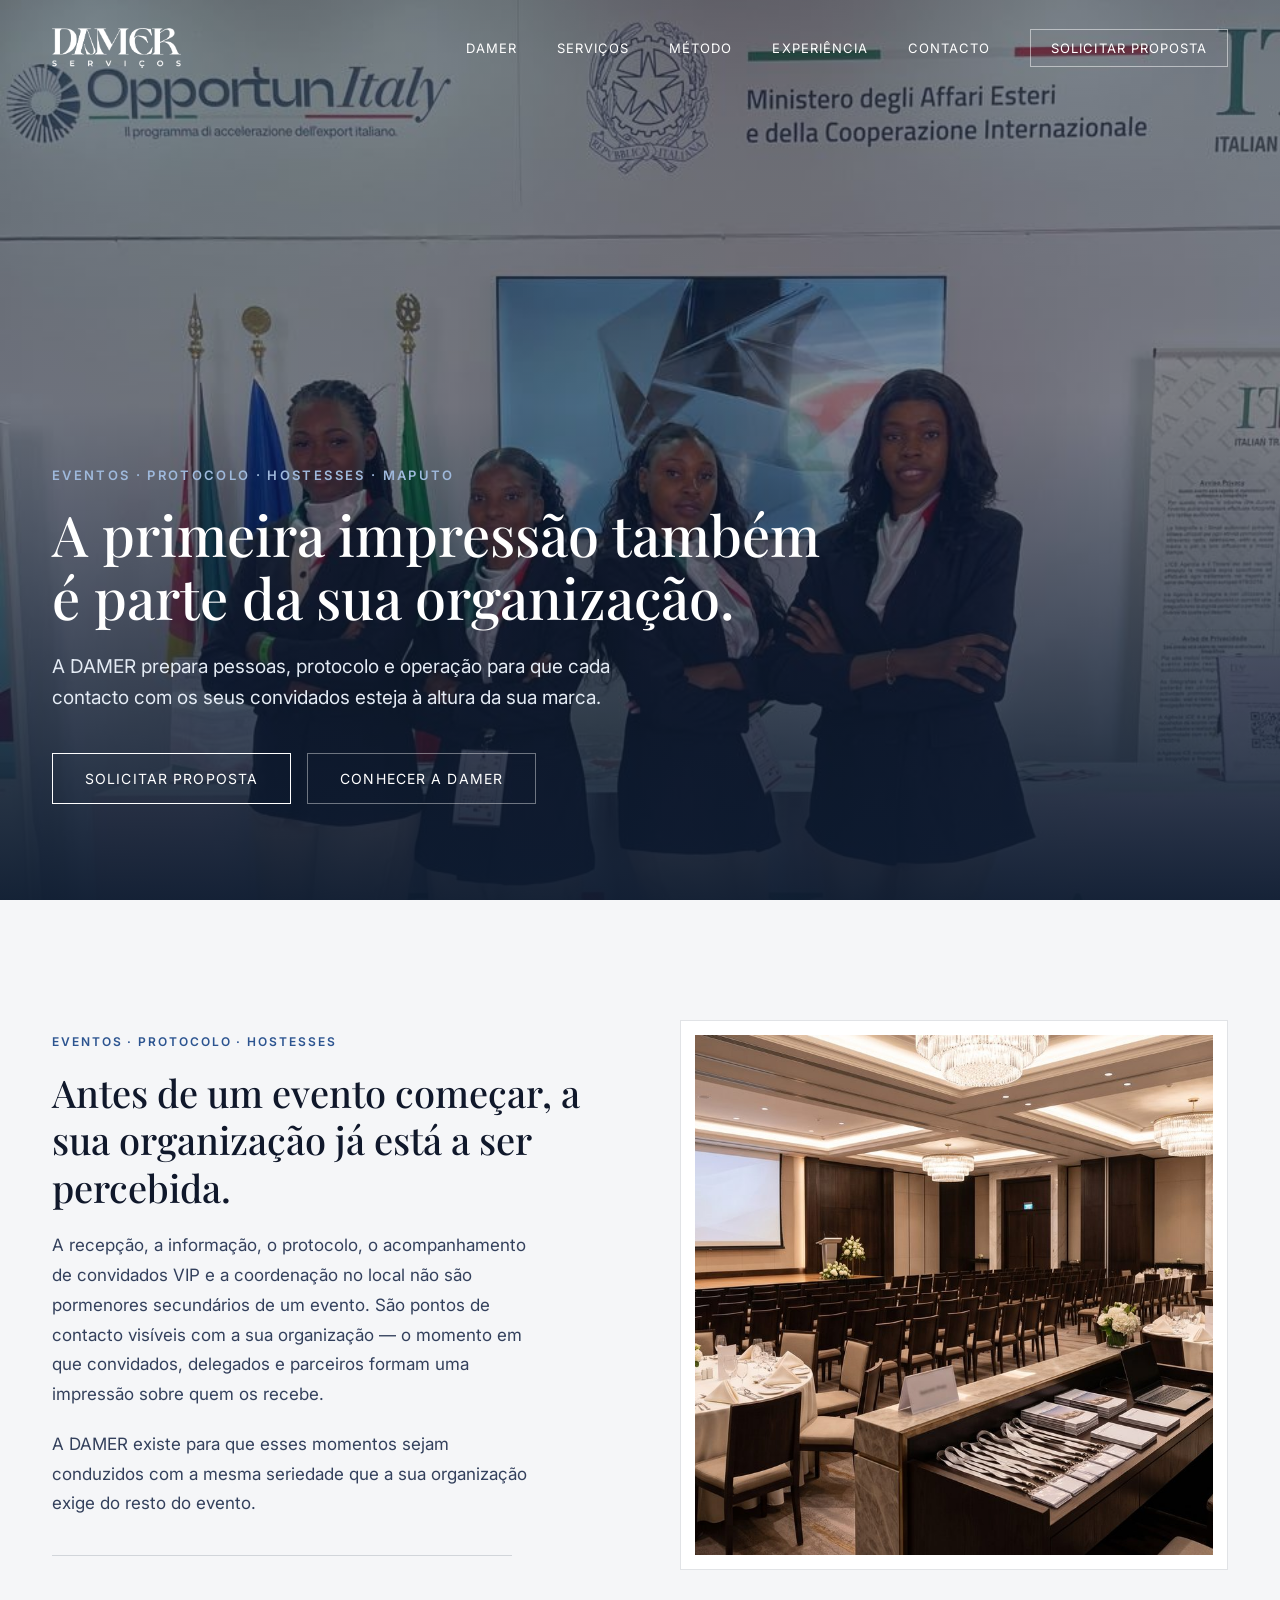
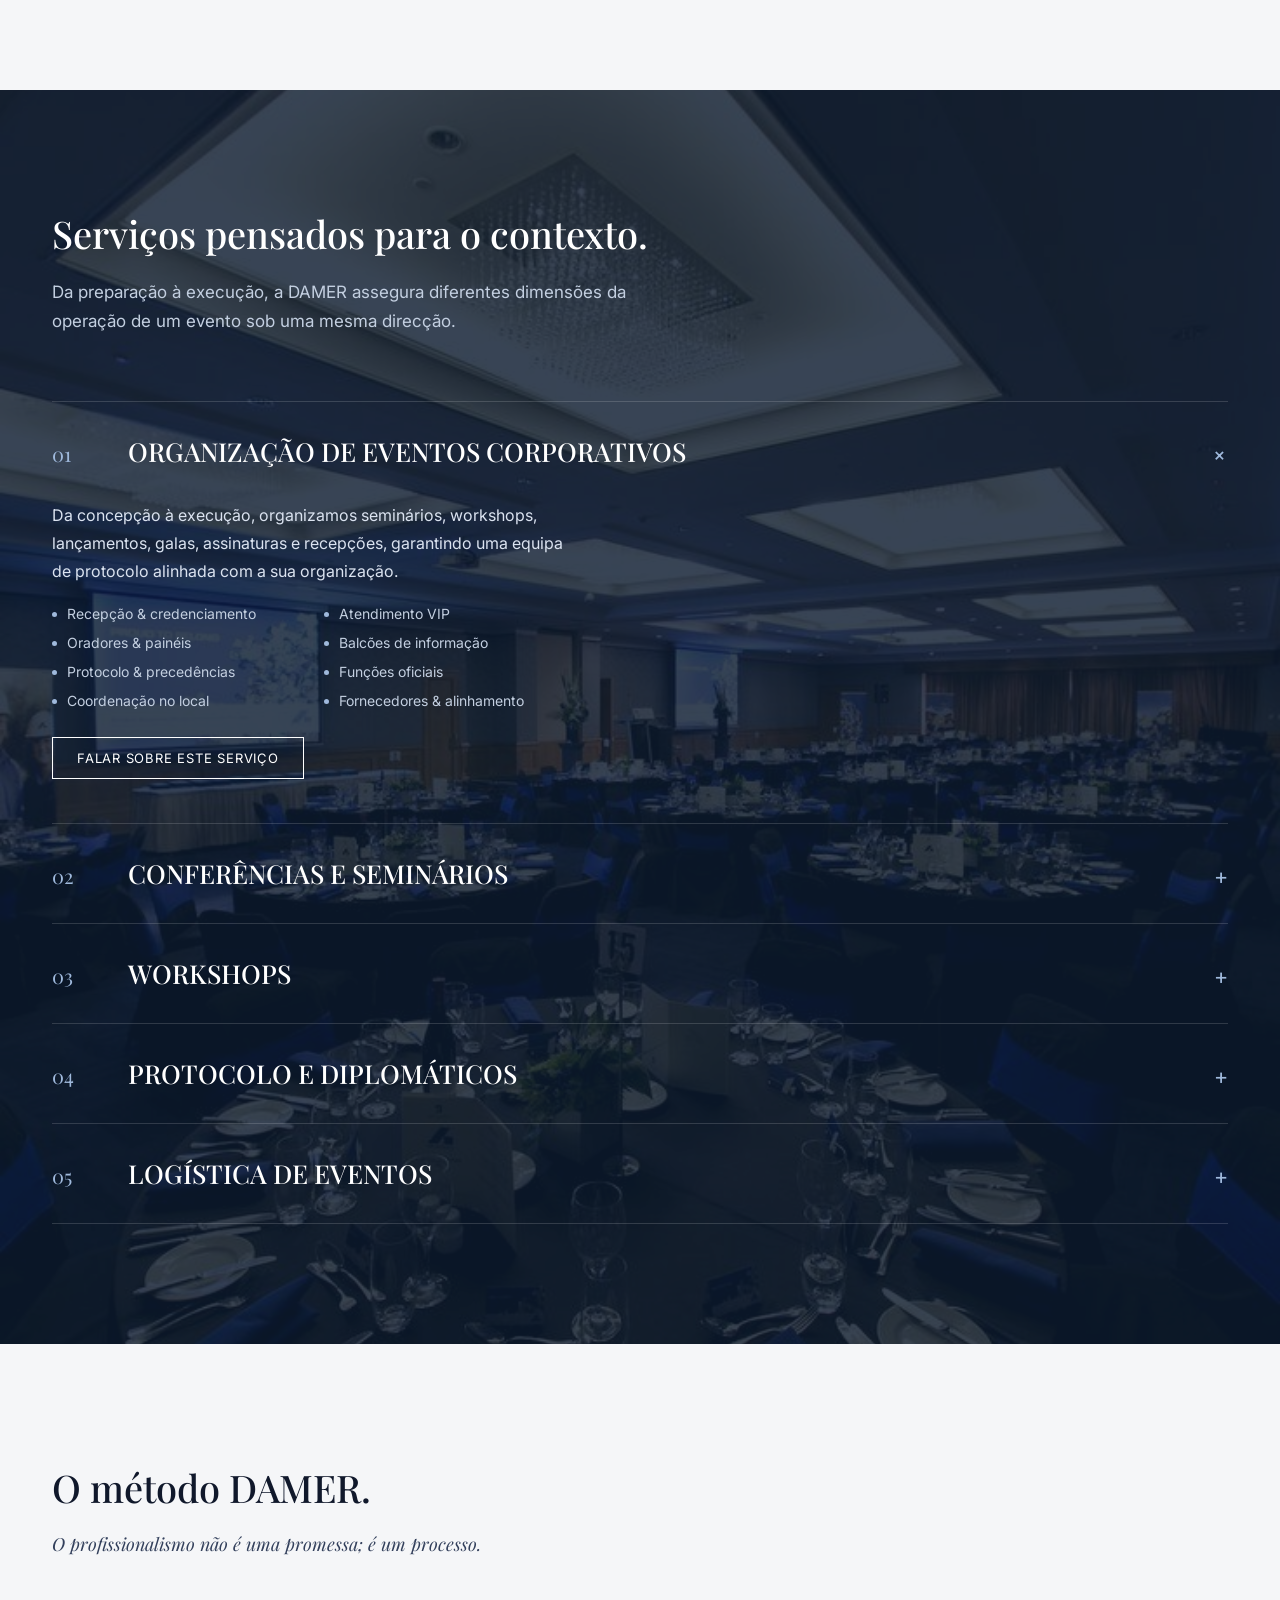
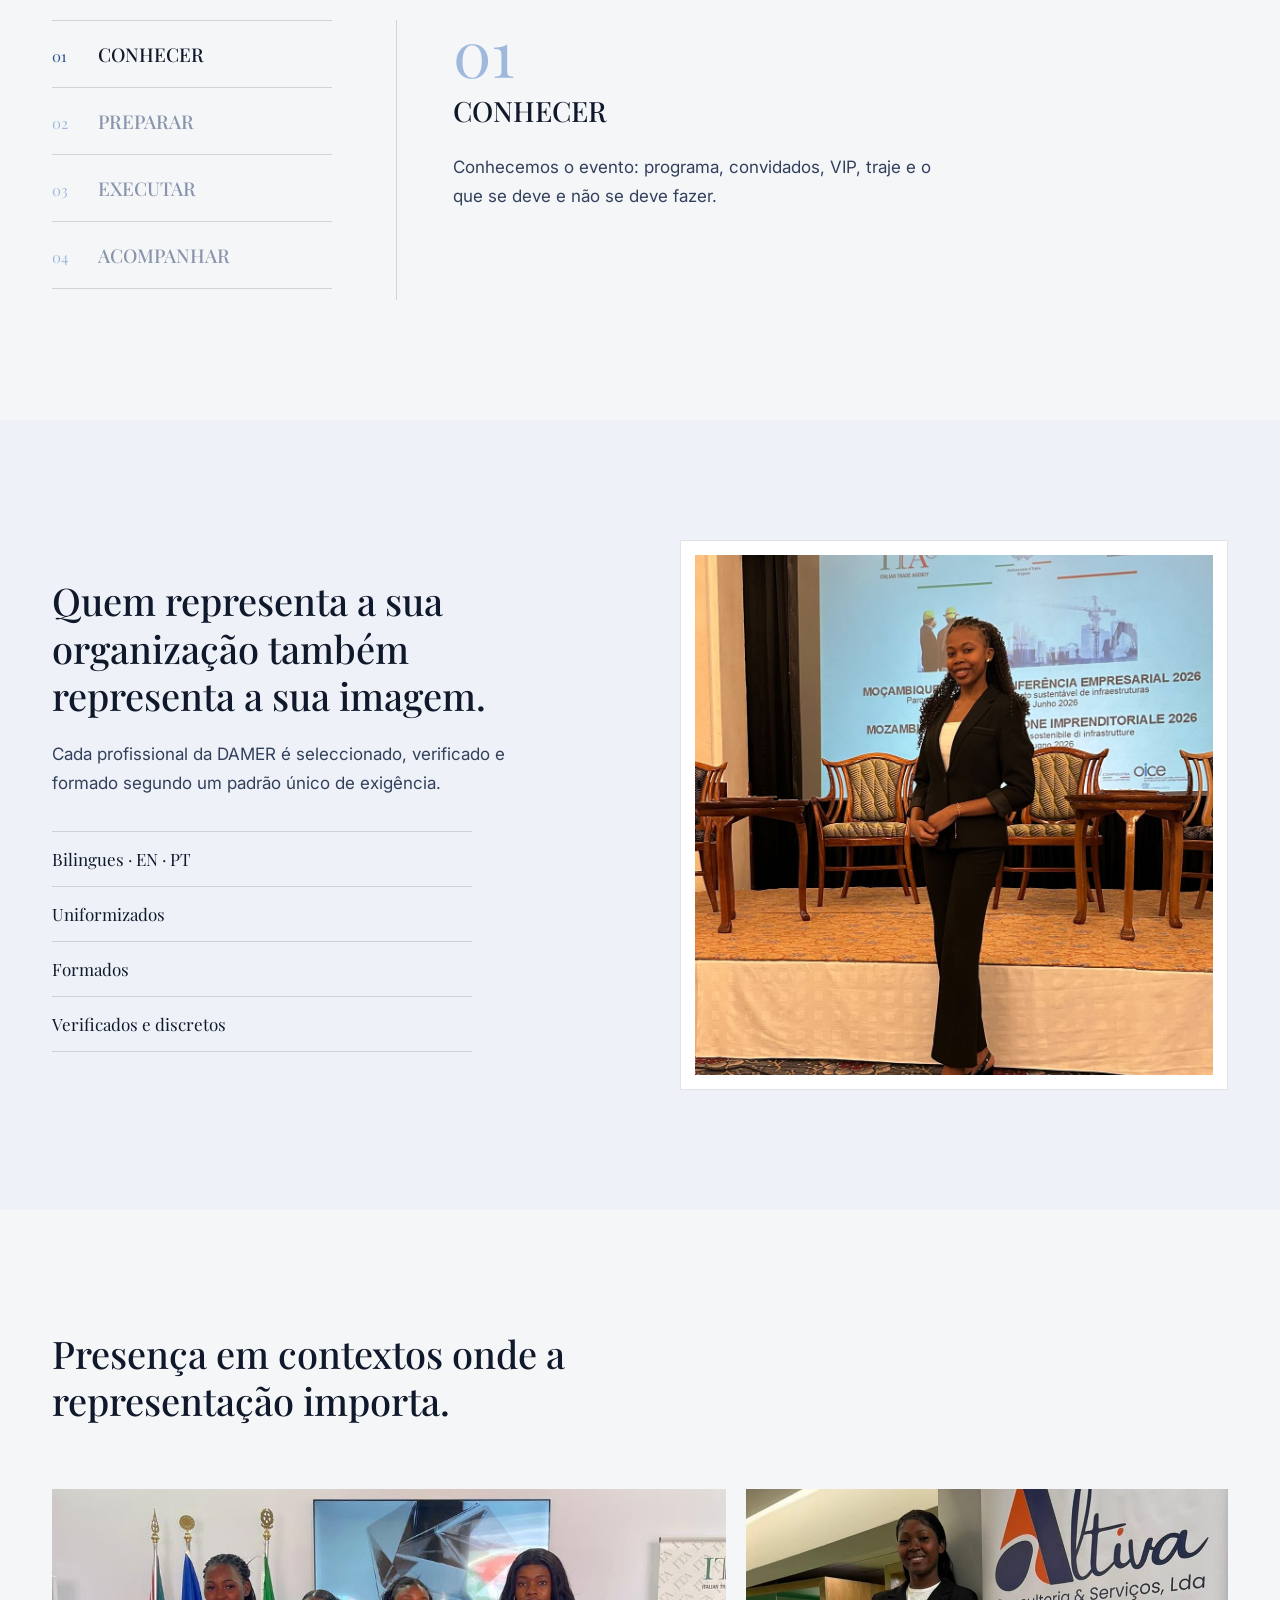
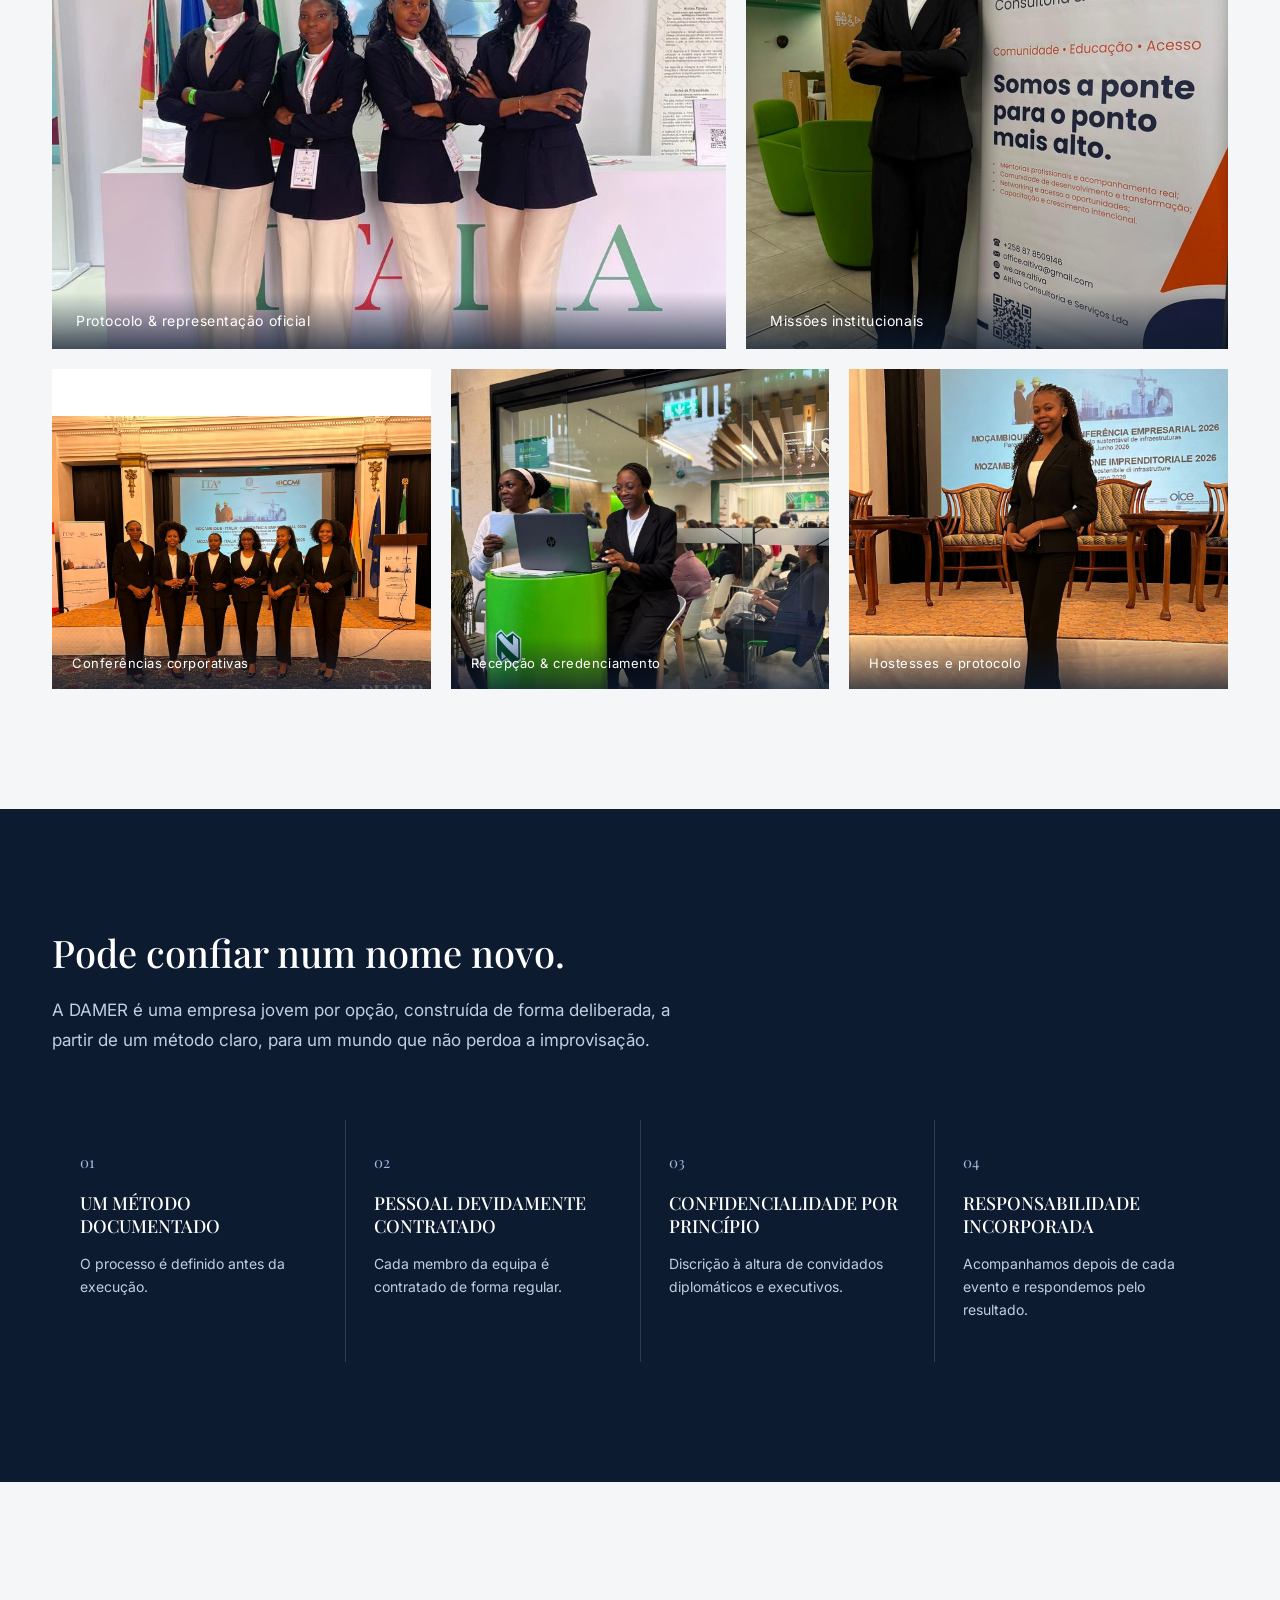
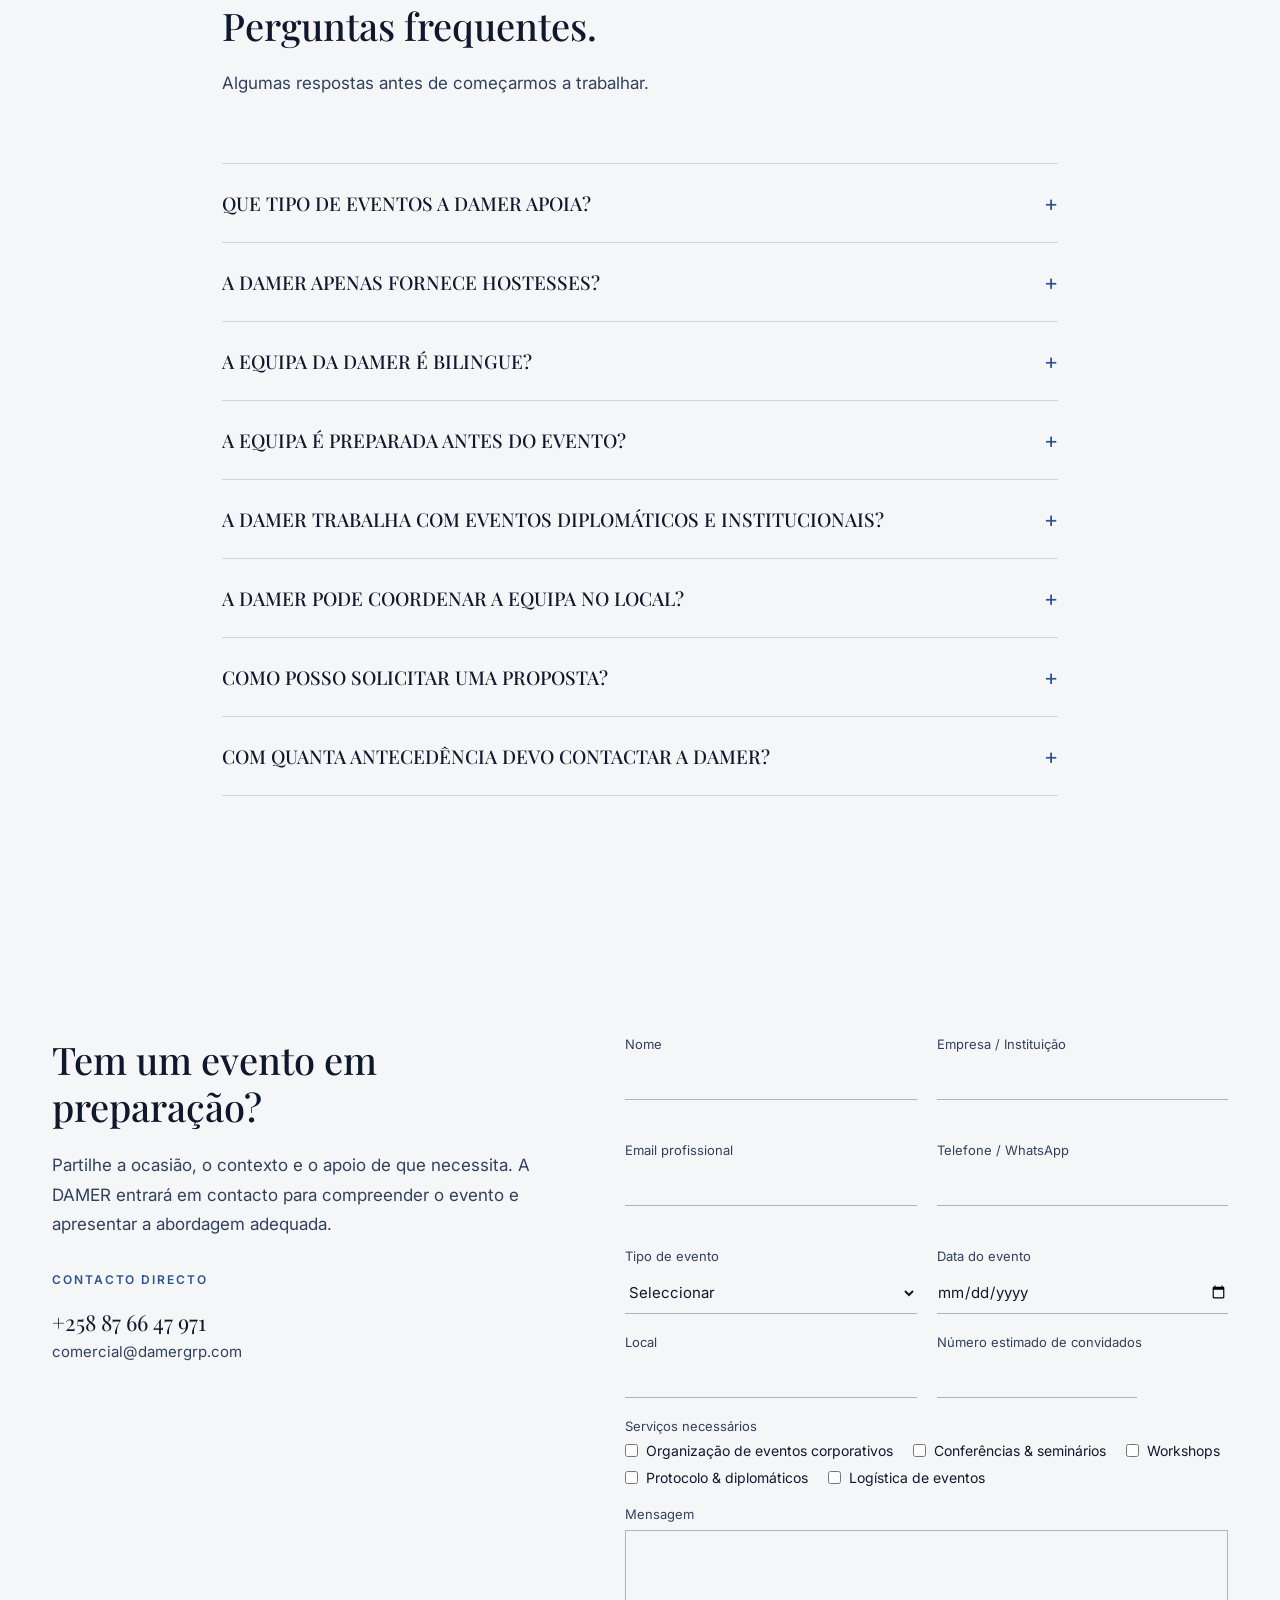
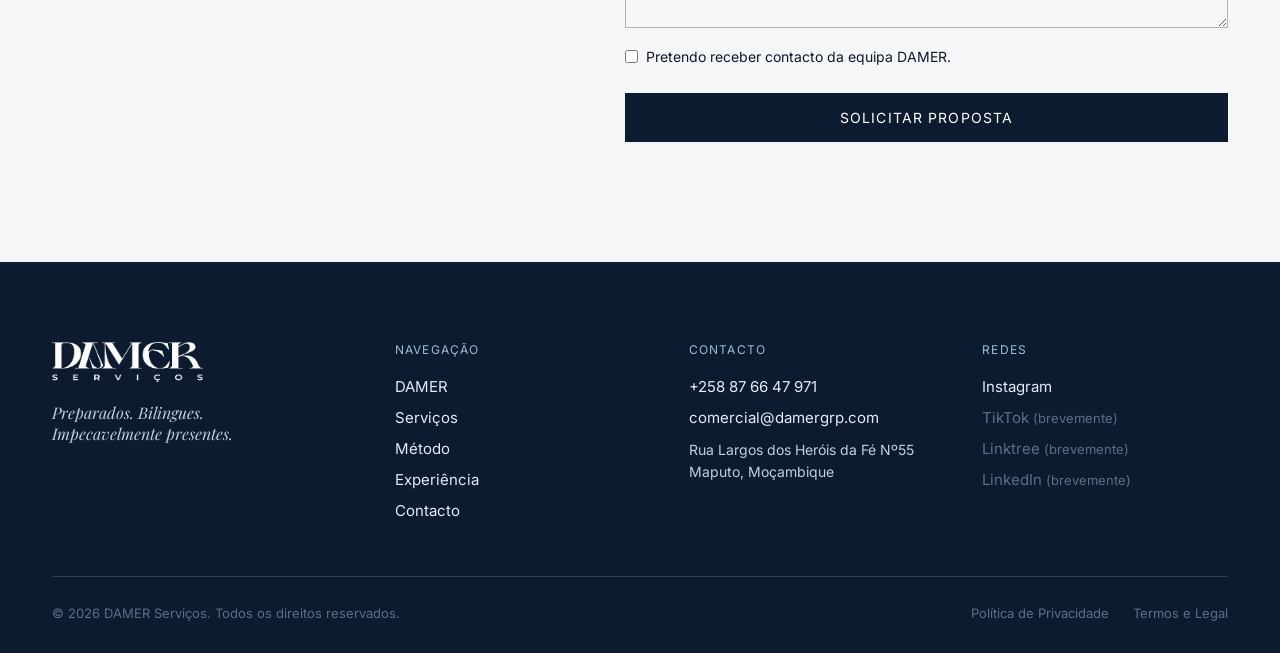
==== commit 956bd9b5: "Switch enquiry form backend from FormSubmit to Formspree FormSubmit's origin server was intermittent" ====
--- a/index.html
+++ b/index.html
@@ -466,9 +466,7 @@
   <div class="proposal__form-wrap">
     <form class="proposal-form" id="proposal-form" novalidate>
       <input type="hidden" name="_subject" value="Novo pedido de proposta — Website DAMER">
-      <input type="hidden" name="_template" value="table">
-      <input type="hidden" name="_captcha" value="false">
-      <input type="text" name="_honey" class="honeypot" tabindex="-1" autocomplete="off" aria-hidden="true">
+      <input type="text" name="_gotcha" class="honeypot" tabindex="-1" autocomplete="off" aria-hidden="true">
       <p class="form-status" id="form-status" role="status" aria-live="polite" hidden></p>
 
       <label class="field">Nome
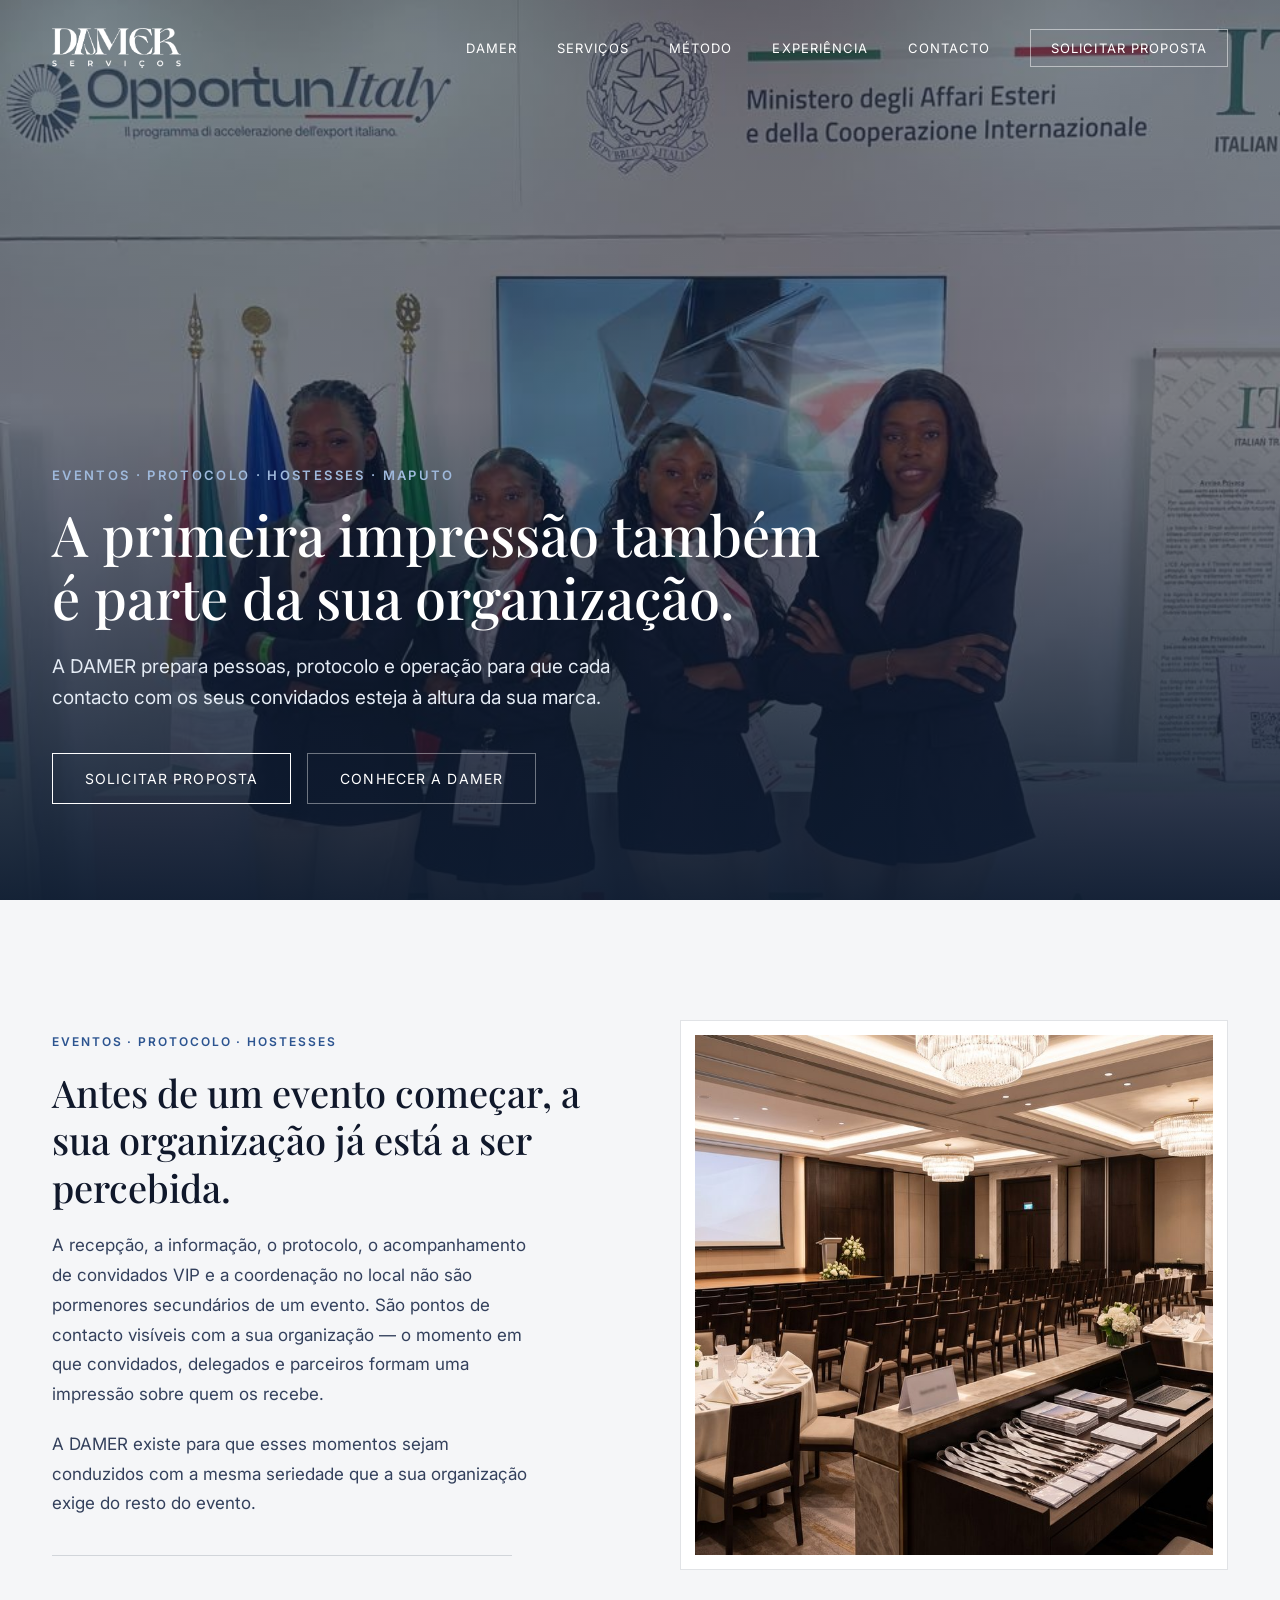
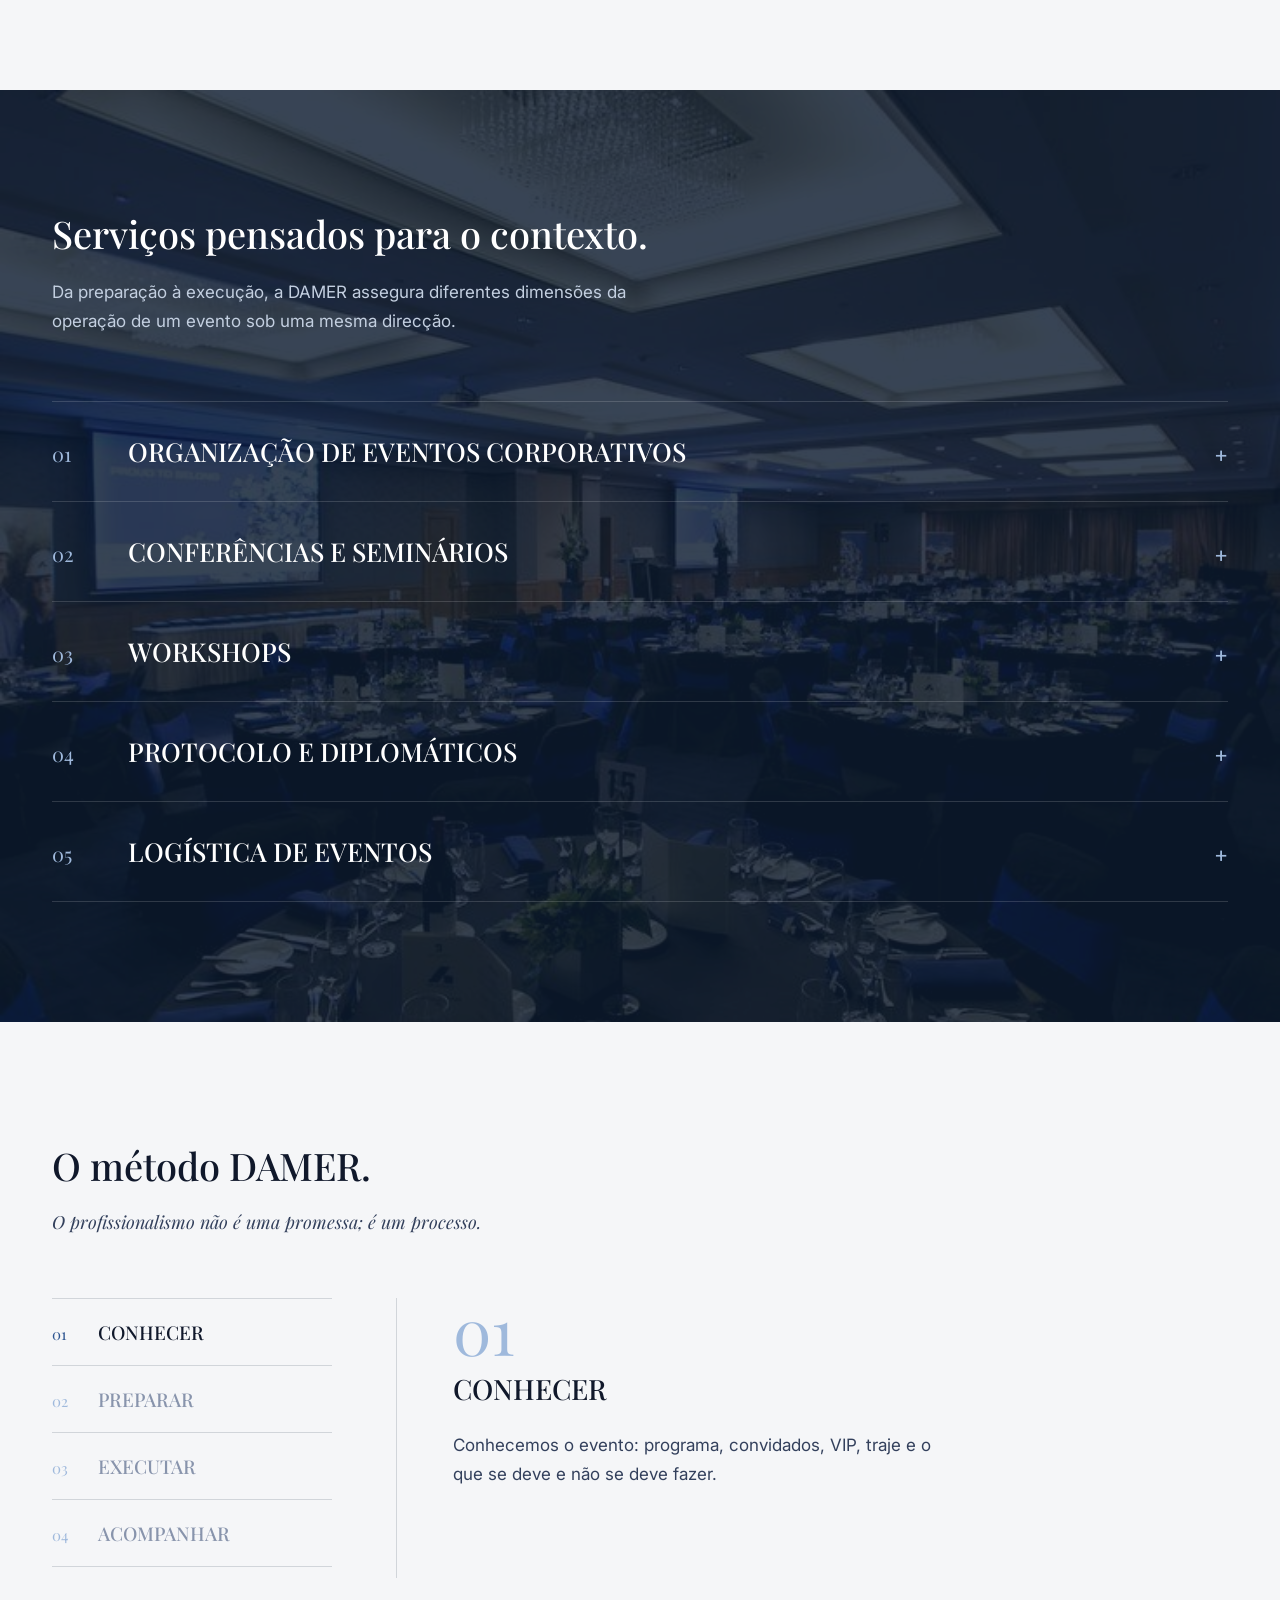
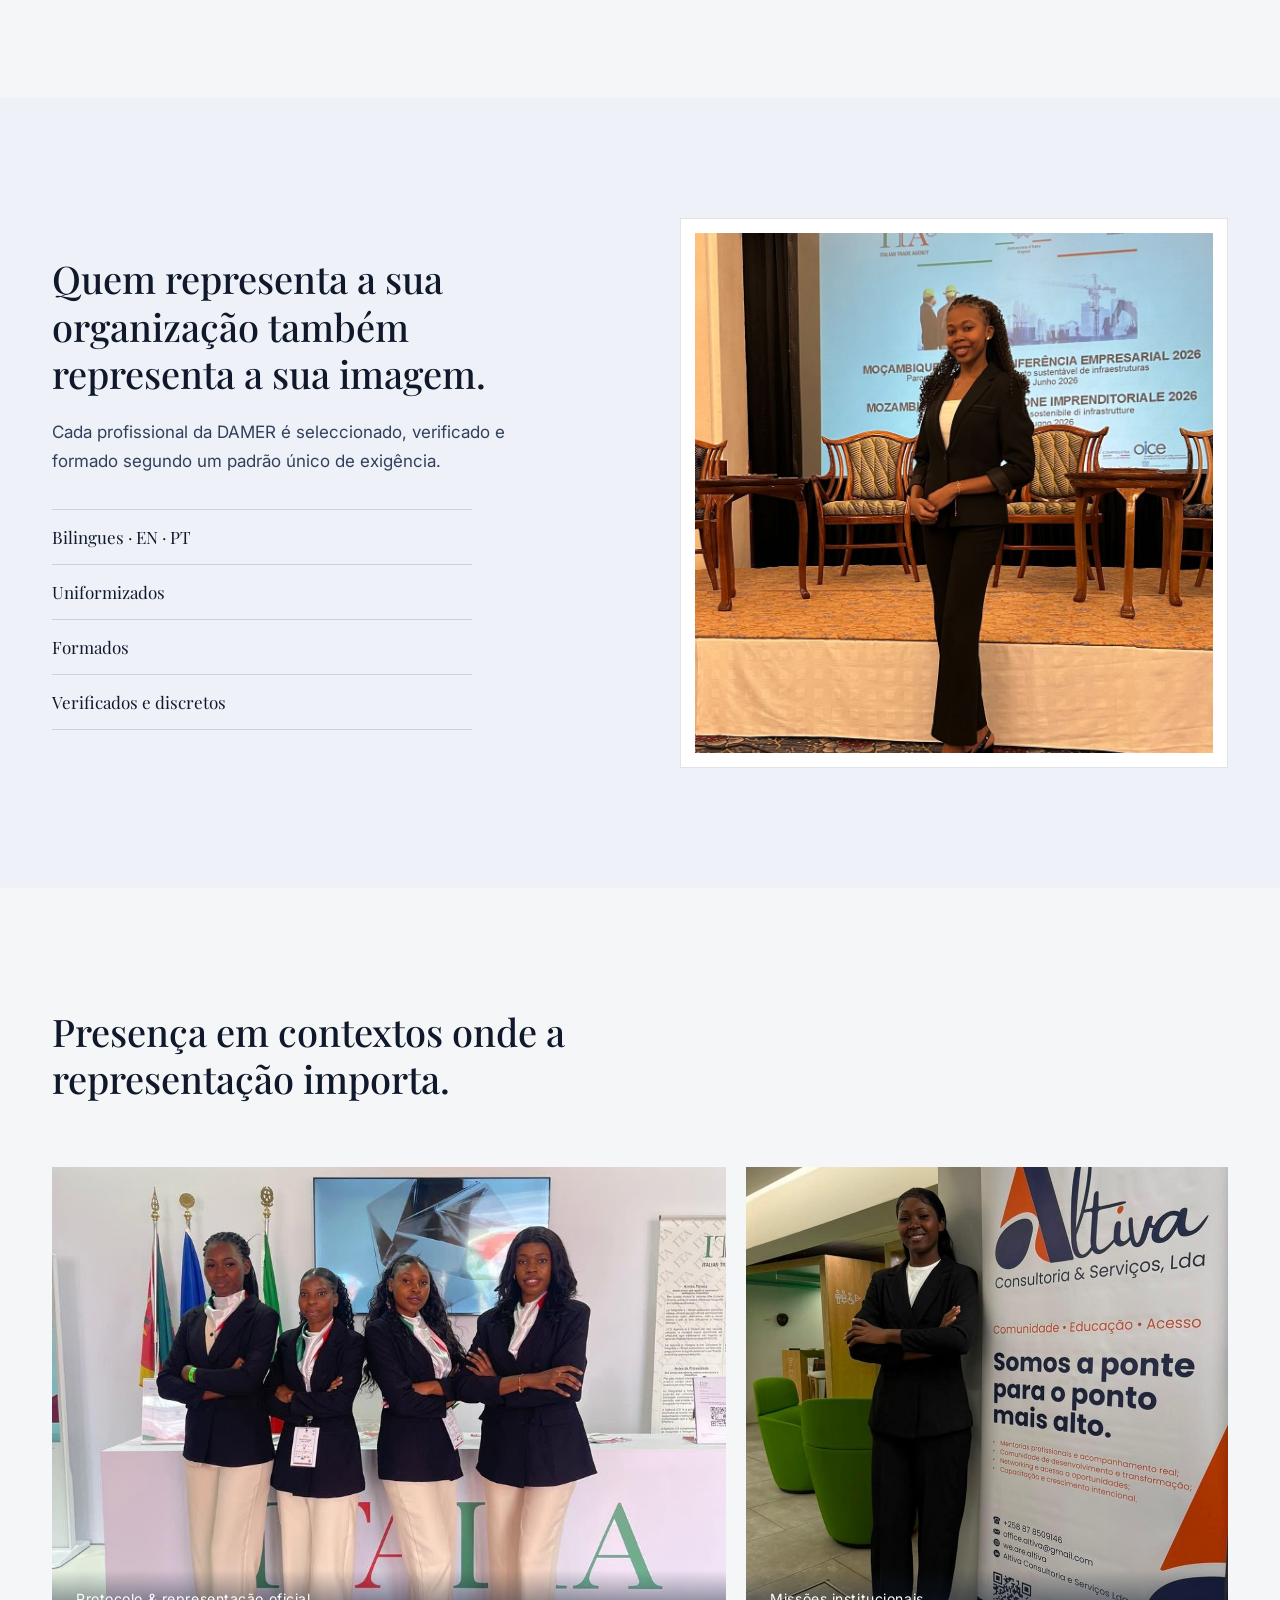
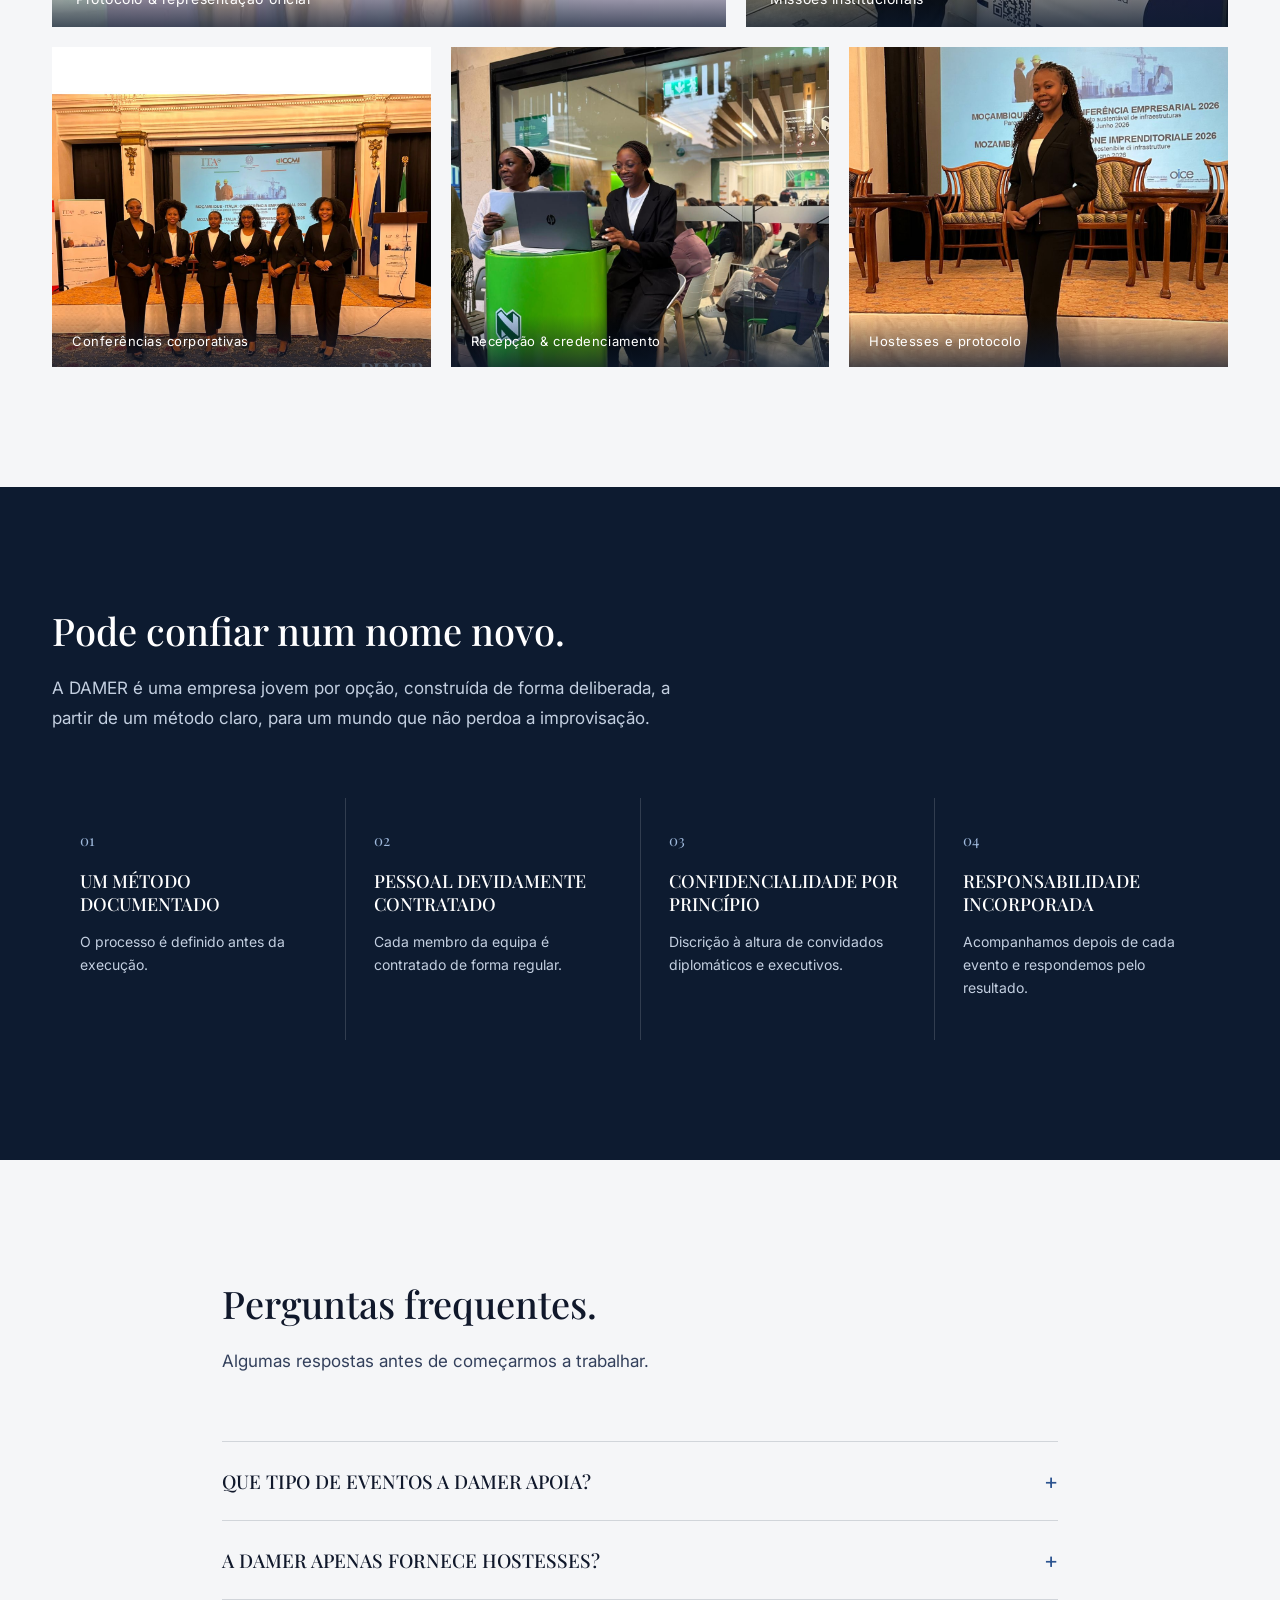
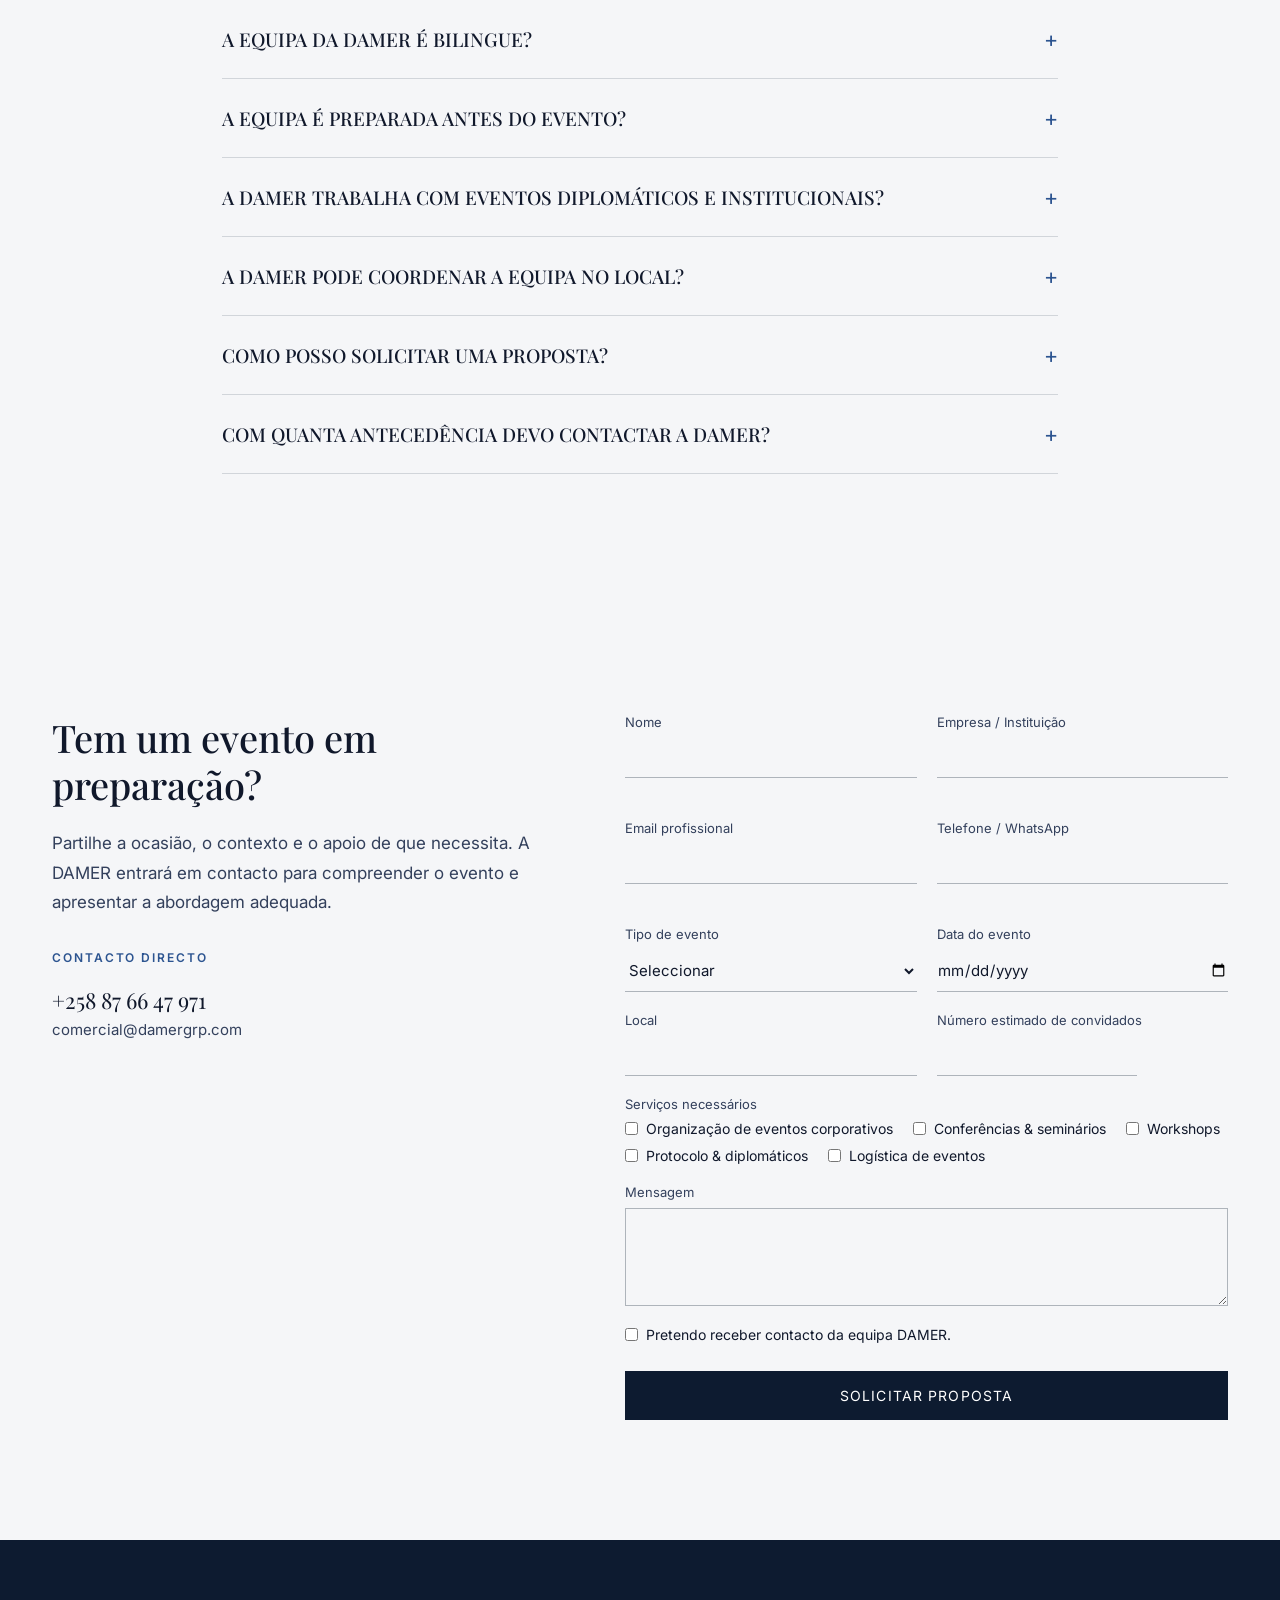
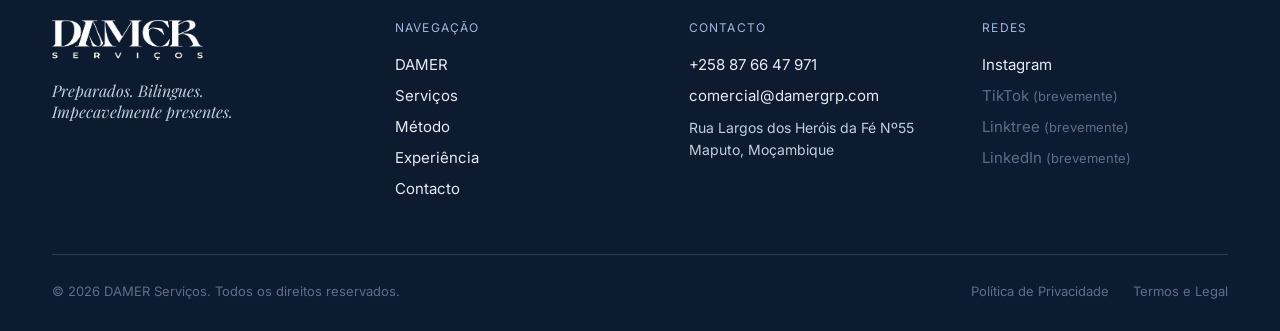
==== commit 442cafc8: "Close first service panel by default; add success checkmark icon Service 01 now starts collapsed lik" ====
--- a/index.html
+++ b/index.html
@@ -102,13 +102,13 @@
 
       <div class="accordion__item">
         <h3 class="accordion__header">
-          <button type="button" class="accordion__trigger" aria-expanded="true" aria-controls="service-panel-1" id="service-tab-1">
+          <button type="button" class="accordion__trigger" aria-expanded="false" aria-controls="service-panel-1" id="service-tab-1">
             <span class="accordion__num">01</span>
             <span class="accordion__title">ORGANIZAÇÃO DE EVENTOS CORPORATIVOS</span>
             <span class="accordion__icon" aria-hidden="true">+</span>
           </button>
         </h3>
-        <div class="accordion__panel" id="service-panel-1" role="region" aria-labelledby="service-tab-1">
+        <div class="accordion__panel" id="service-panel-1" role="region" aria-labelledby="service-tab-1" hidden>
           <div class="accordion__panel-inner">
             <p class="body-md body-md--light">Da concepção à execução, organizamos seminários, workshops, lançamentos, galas, assinaturas e recepções, garantindo uma equipa de protocolo alinhada com a sua organização.</p>
             <ul class="capability-grid">
@@ -531,6 +531,10 @@
     </form>
 
     <div class="proposal-success" id="proposal-success" hidden>
+      <svg class="proposal-success__icon" width="52" height="52" viewBox="0 0 52 52" aria-hidden="true">
+        <circle cx="26" cy="26" r="25" fill="none" stroke="#2f9e58" stroke-width="2"/>
+        <path fill="none" stroke="#2f9e58" stroke-width="3" stroke-linecap="round" stroke-linejoin="round" d="M15 27l7 7 15-15"/>
+      </svg>
       <p class="proposal-success__title">Pedido registado.</p>
       <p class="proposal-success__body" id="proposal-success-body"></p>
       <div class="btn-row btn-row--center">
--- a/assets/css/styles.css
+++ b/assets/css/styles.css
@@ -779,6 +779,7 @@
   align-self: start;
   animation: fadeUp 0.4s ease both;
 }
+.proposal-success__icon{ display: block; margin: 0 auto 20px; animation: fadeUp 0.4s ease both; }
 .proposal-success__title{ font-family: var(--font-heading); font-size: 26px; margin: 0 0 16px; }
 .proposal-success__body{ color: var(--text-body); font-size: 16px; line-height: 1.7; margin: 0 0 20px; max-width: 480px; margin-left: auto; margin-right: auto; }
 
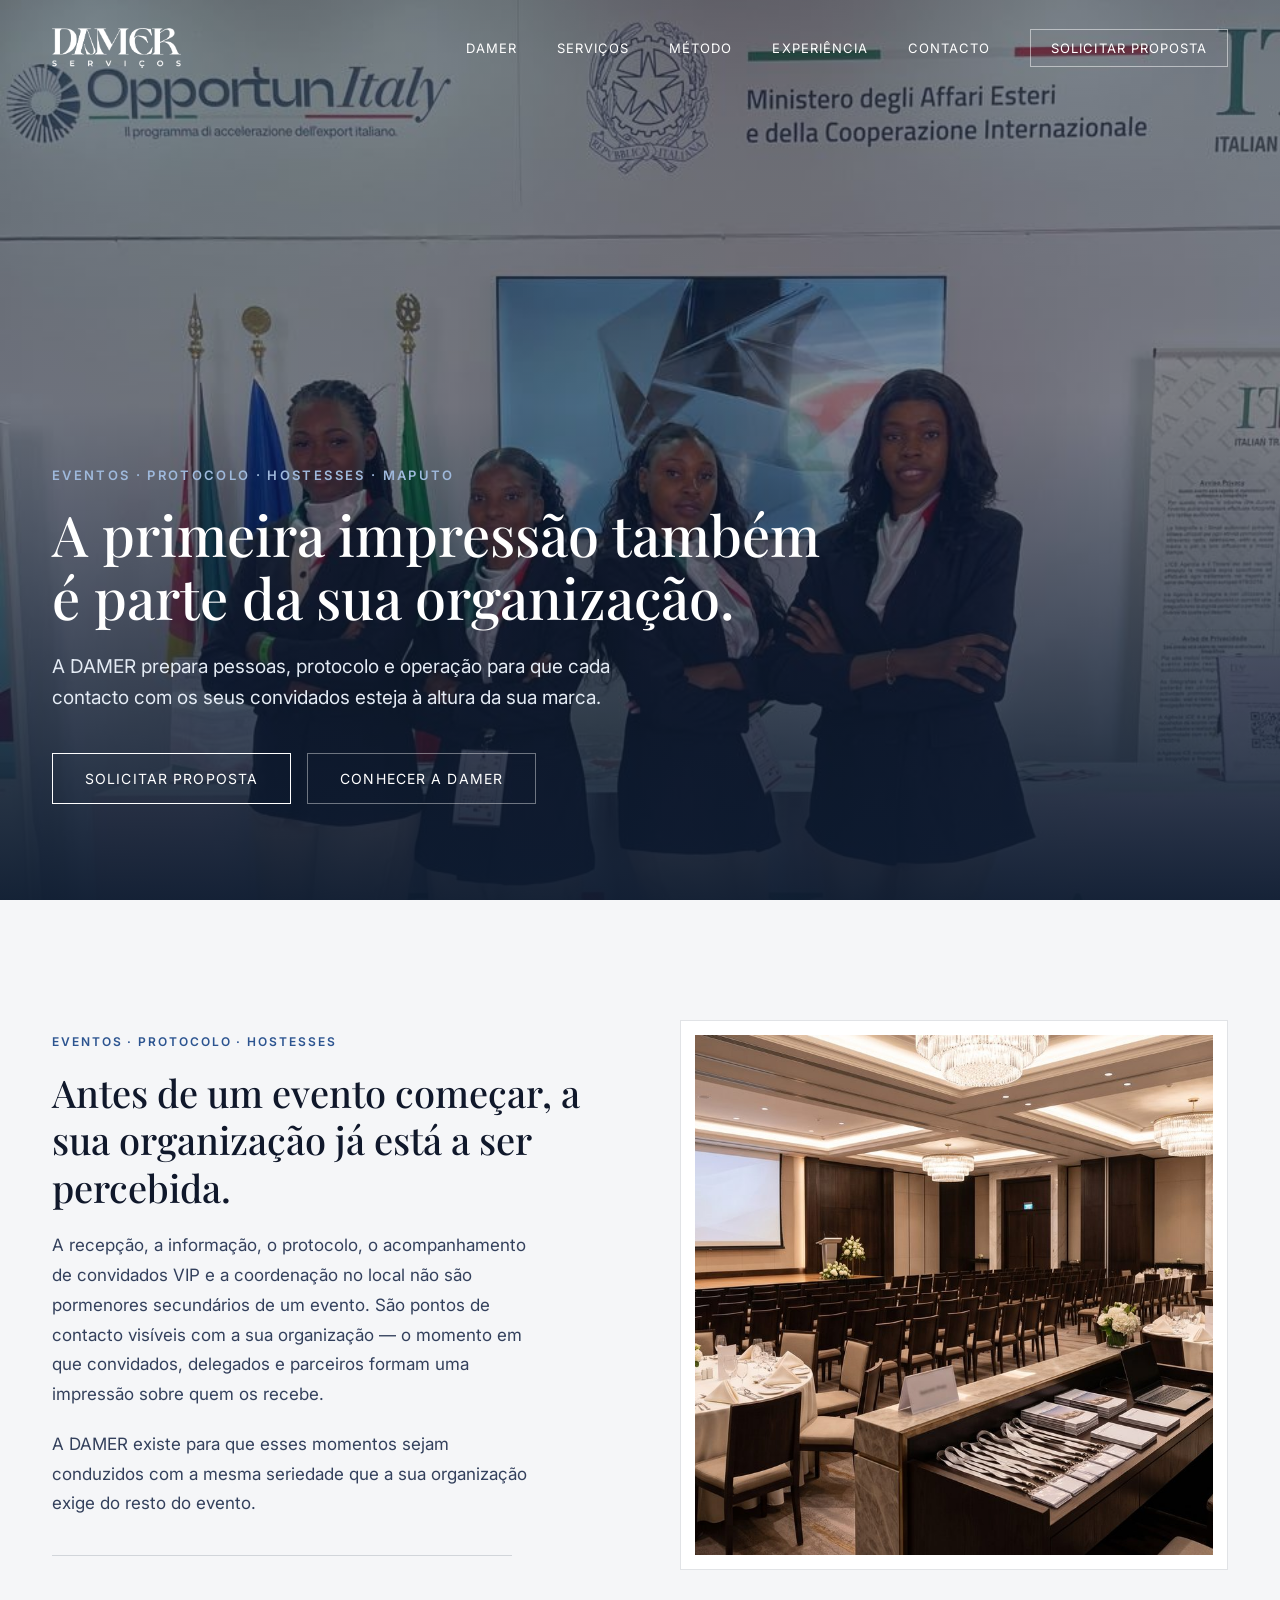
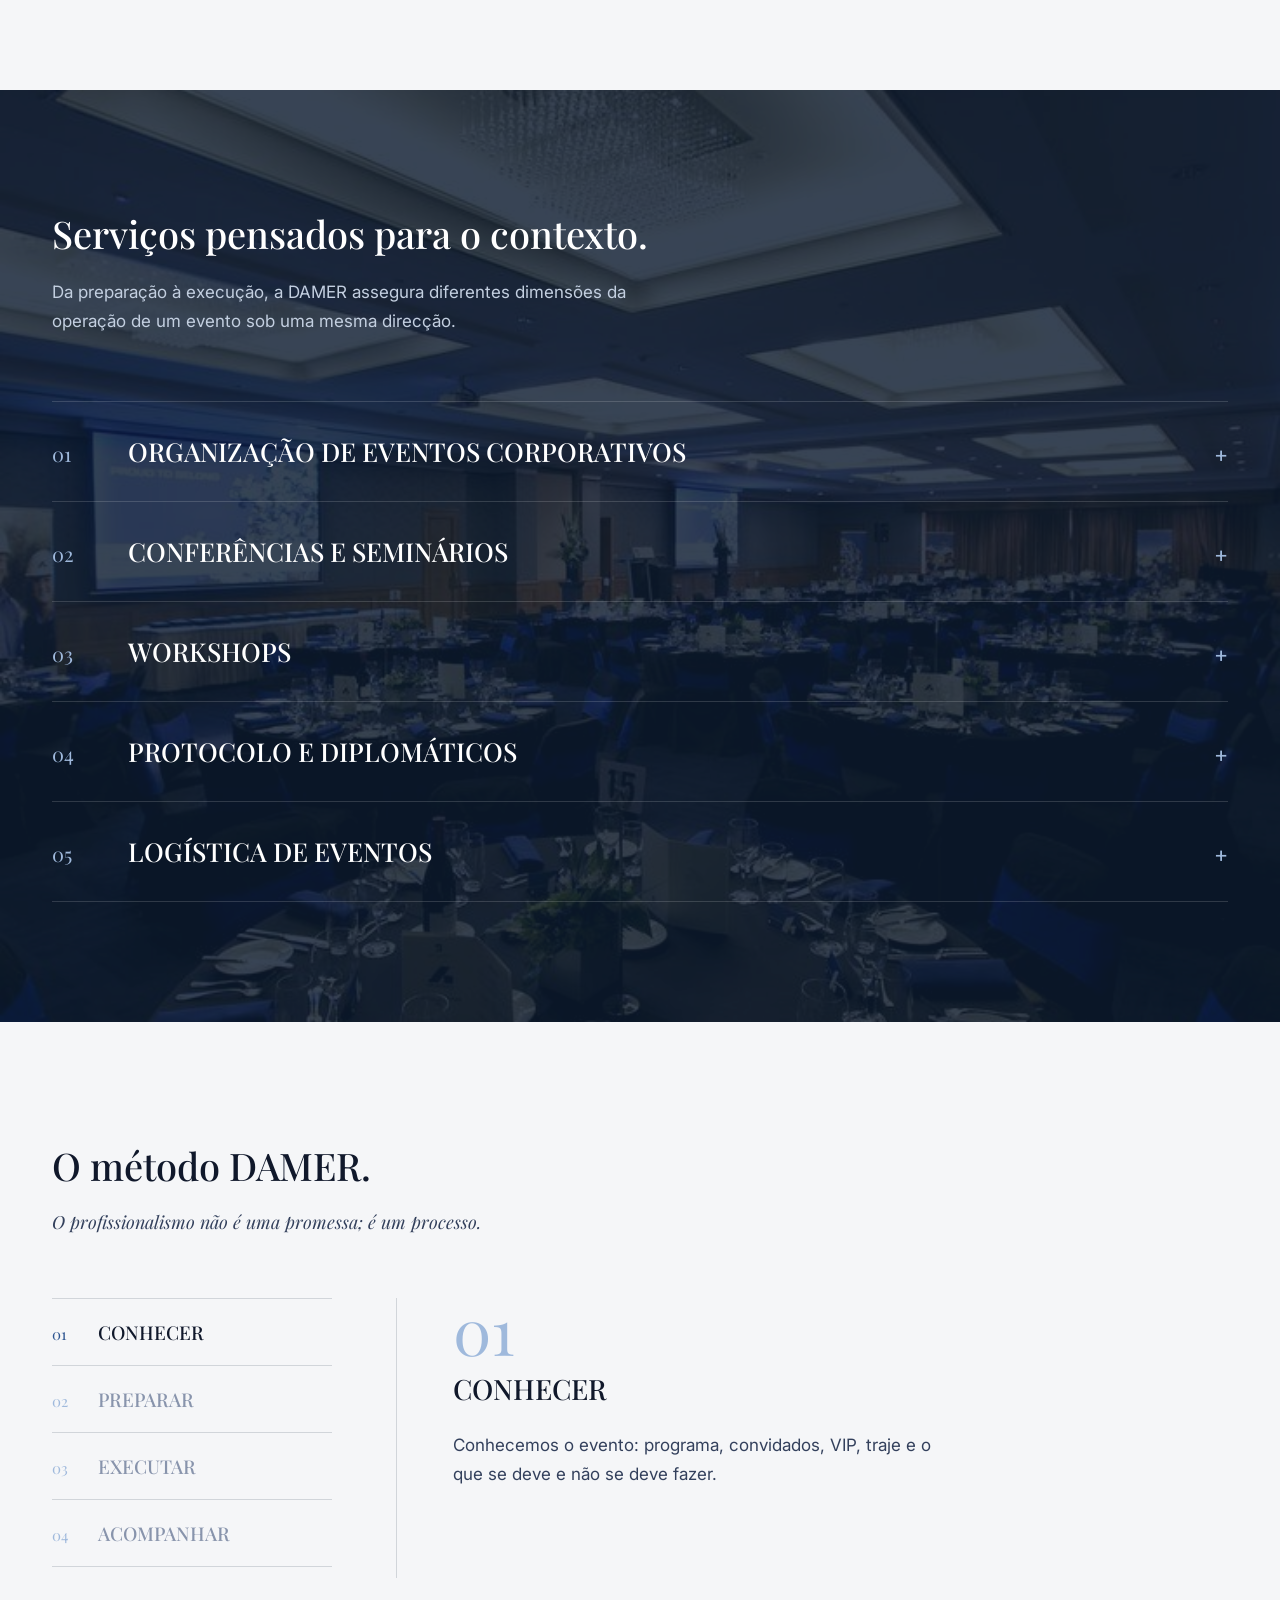
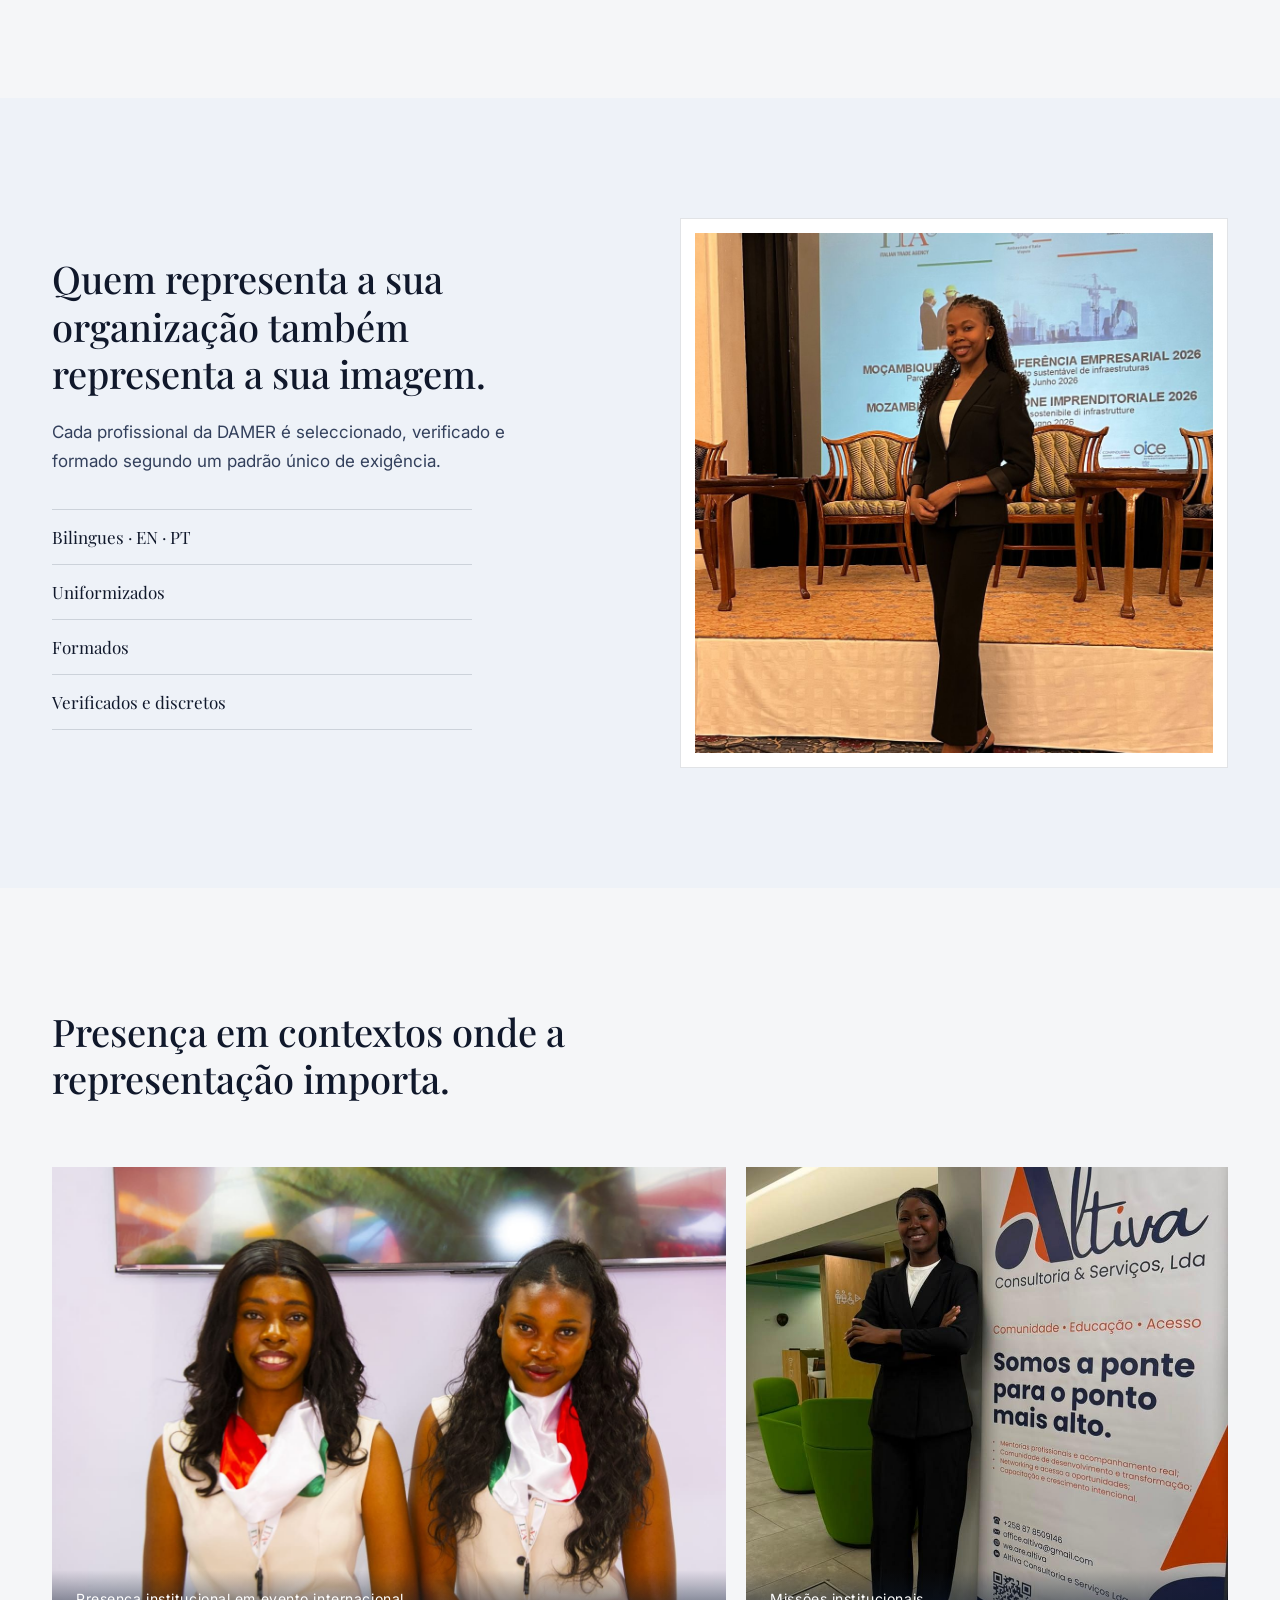
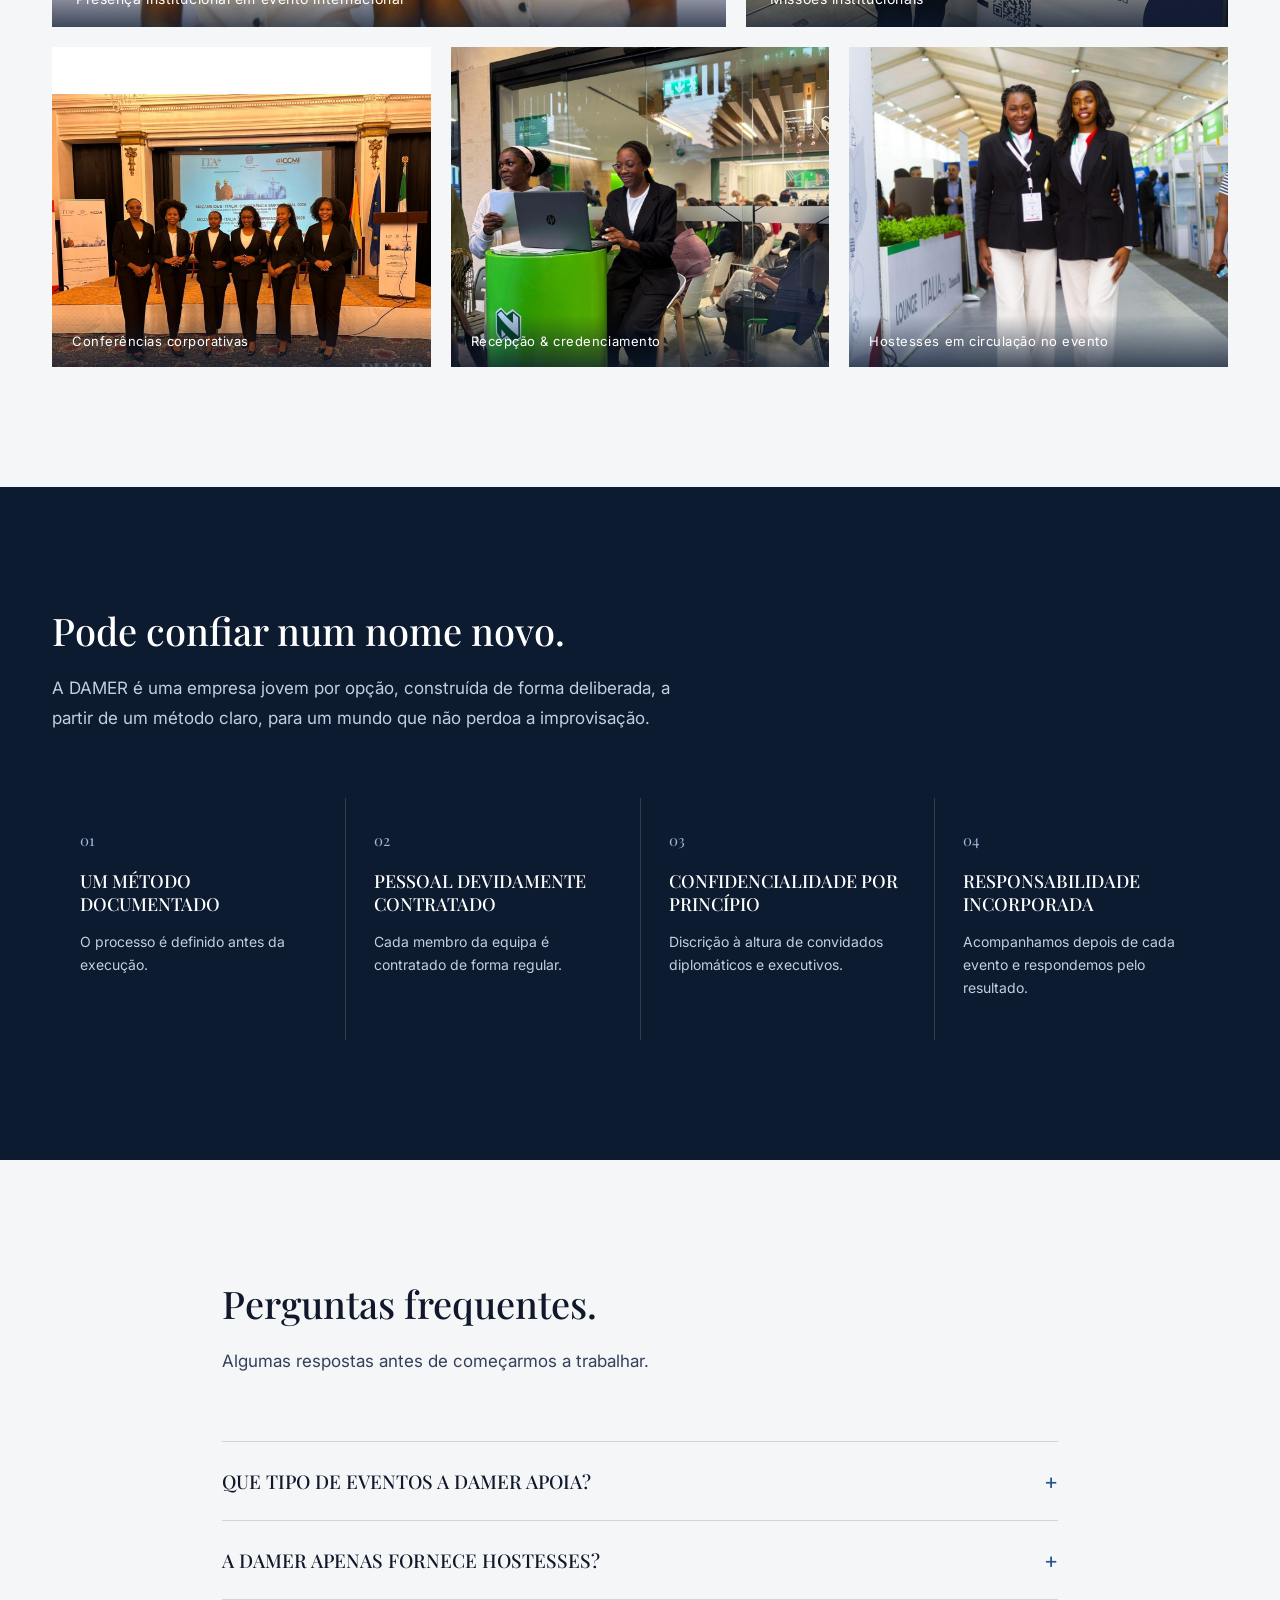
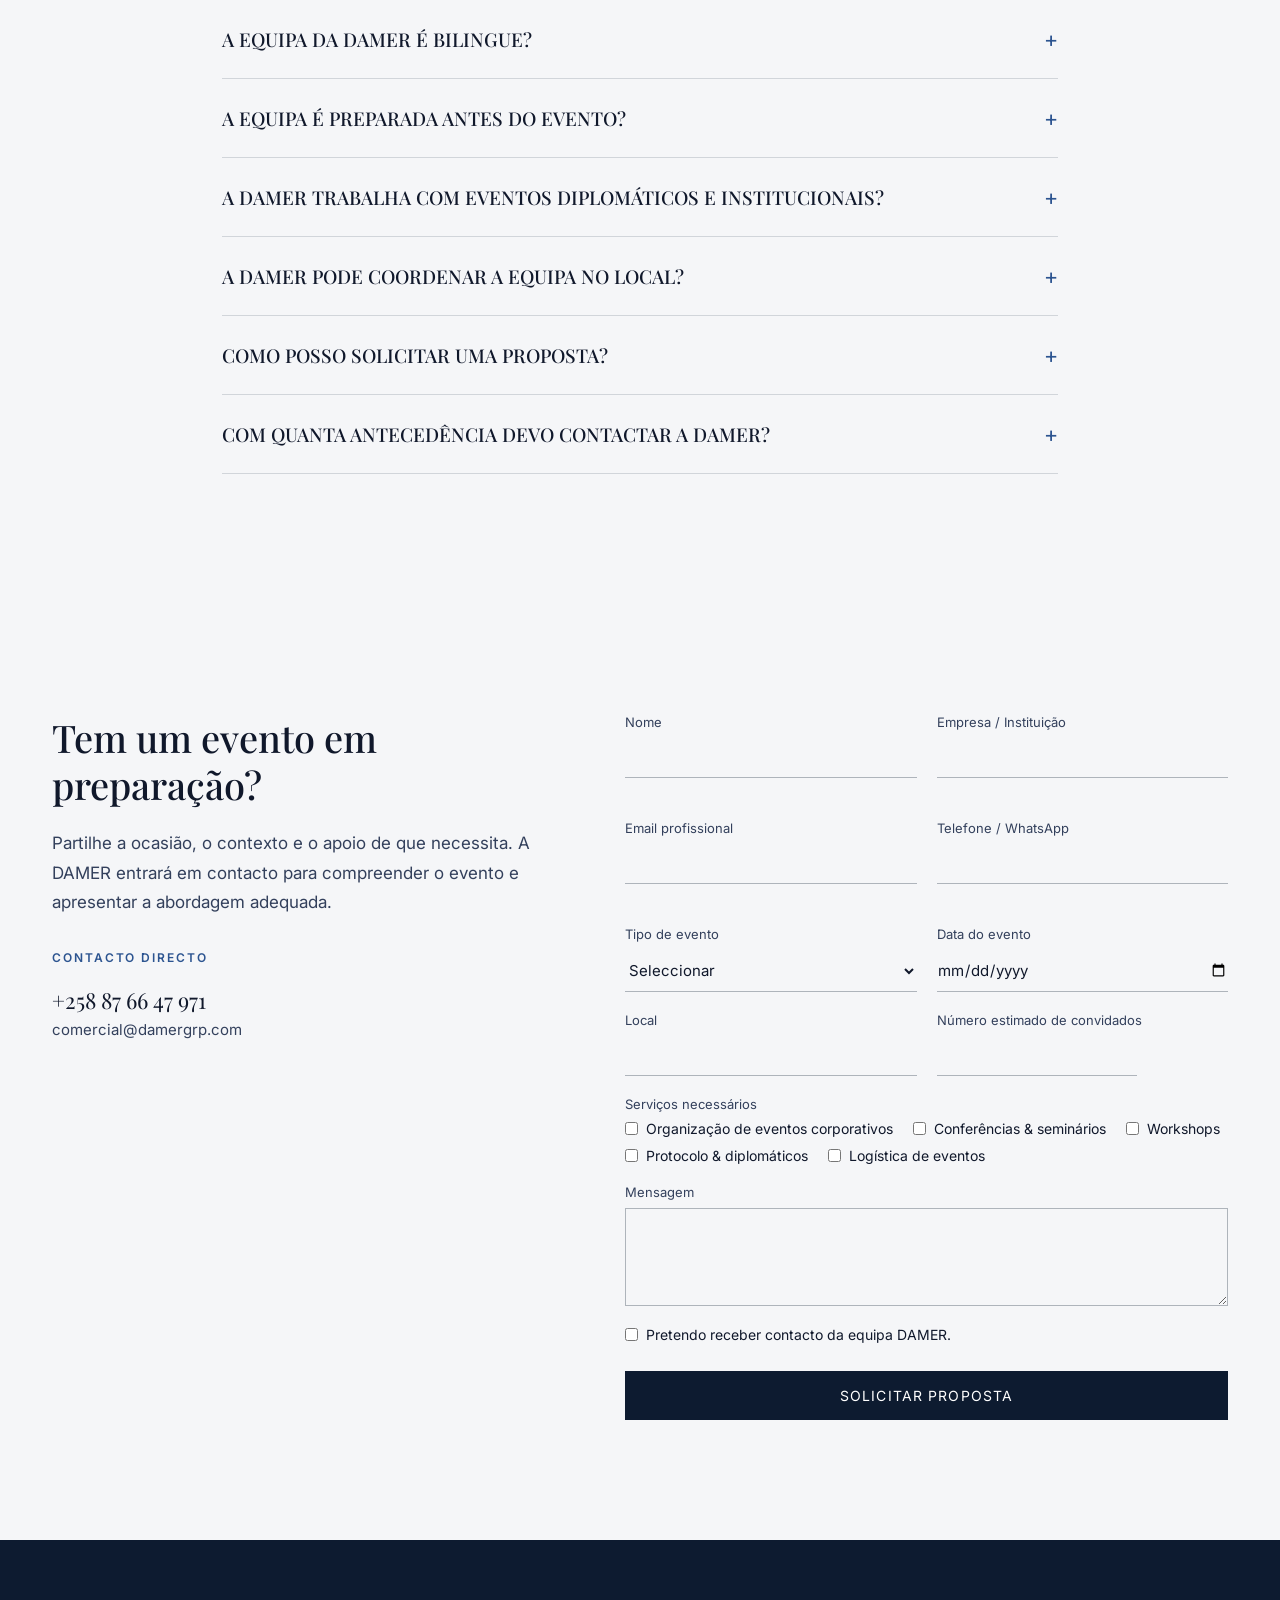
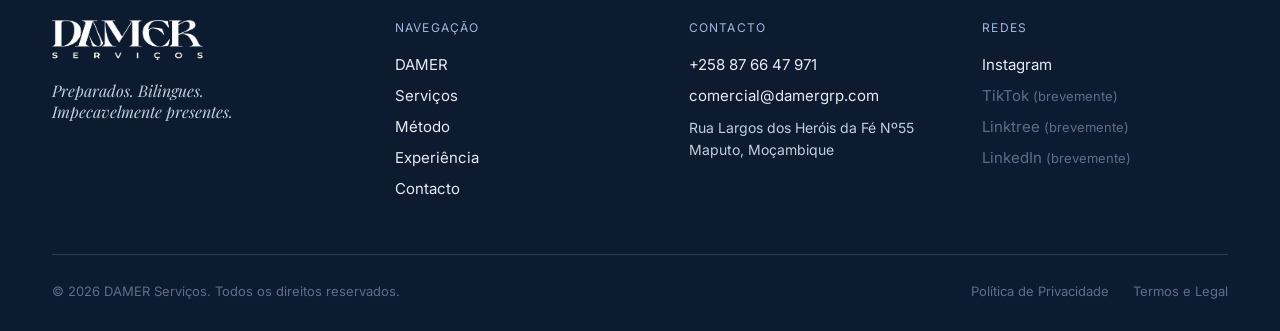
==== commit c3e3a157: "Swap first and last Experience gallery photos Replaces the wide lead tile and the last bottom-row ti" ====
--- a/index.html
+++ b/index.html
@@ -253,9 +253,9 @@
   </div>
   <div class="gallery">
     <div class="gallery__row gallery__row--top">
-      <button type="button" class="gallery__item gallery__item--wide" data-lightbox-src="assets/images/hero-protocol.jpg" data-lightbox-caption="Protocolo &amp; representação oficial">
-        <img src="assets/images/hero-protocol.jpg" alt="Protocolo institucional" loading="lazy">
-        <span class="gallery__caption">Protocolo &amp; representação oficial</span>
+      <button type="button" class="gallery__item gallery__item--wide" data-lightbox-src="assets/images/experience-team-closeup.jpg" data-lightbox-caption="Presença institucional em evento internacional">
+        <img src="assets/images/experience-team-closeup.jpg" alt="Equipa DAMER em evento internacional" loading="lazy">
+        <span class="gallery__caption">Presença institucional em evento internacional</span>
       </button>
       <button type="button" class="gallery__item" data-lightbox-src="assets/images/experience-institutional.jpg" data-lightbox-caption="Missões institucionais">
         <img src="assets/images/experience-institutional.jpg" alt="Missão institucional" loading="lazy">
@@ -271,9 +271,9 @@
         <img src="assets/images/experience-reception.jpg" alt="Recepção e credenciamento" loading="lazy">
         <span class="gallery__caption">Recepção &amp; credenciamento</span>
       </button>
-      <button type="button" class="gallery__item" data-lightbox-src="assets/images/team-individual.jpg" data-lightbox-caption="Representação institucional">
-        <img src="assets/images/team-individual.jpg" alt="Representação institucional" loading="lazy">
-        <span class="gallery__caption">Hostesses e protocolo</span>
+      <button type="button" class="gallery__item" data-lightbox-src="assets/images/experience-lounge-italia.jpg" data-lightbox-caption="Hostesses em circulação no evento">
+        <img src="assets/images/experience-lounge-italia.jpg" alt="Hostesses DAMER em circulação num evento internacional" loading="lazy">
+        <span class="gallery__caption">Hostesses em circulação no evento</span>
       </button>
     </div>
   </div>
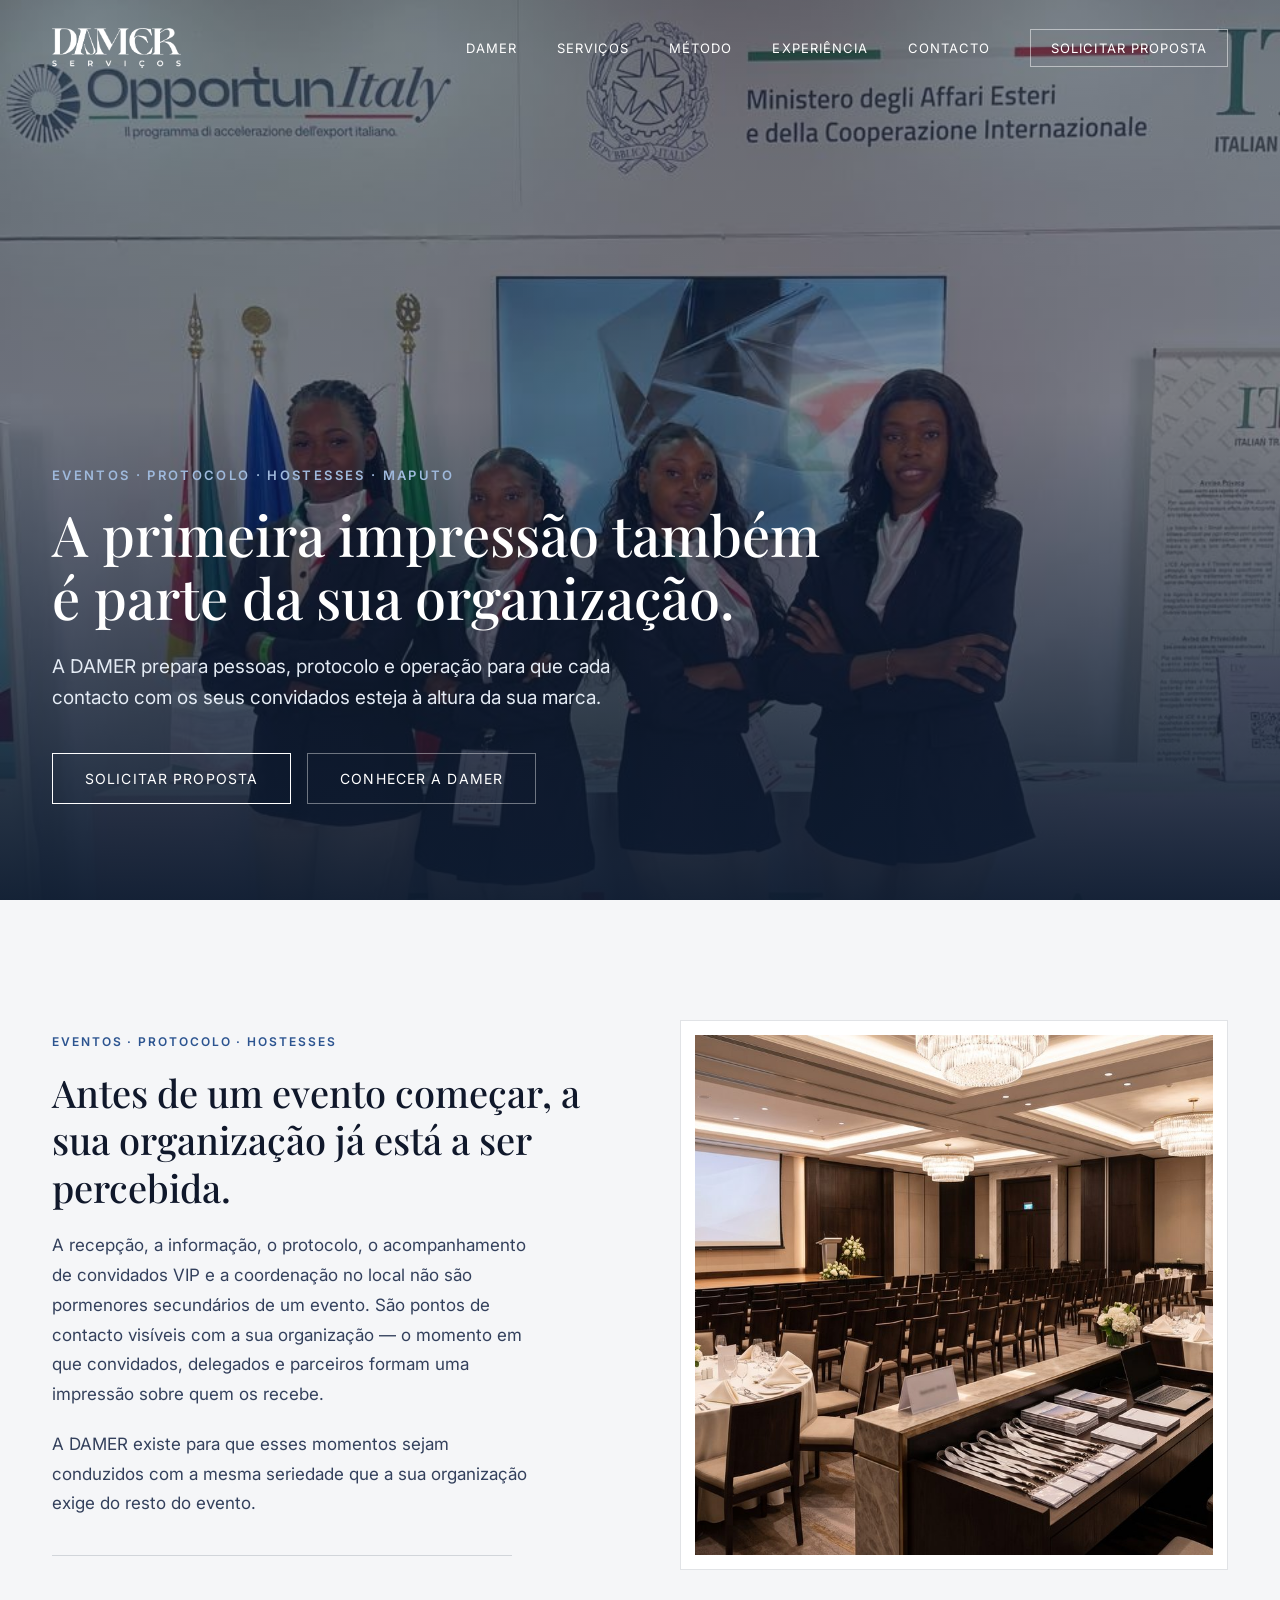
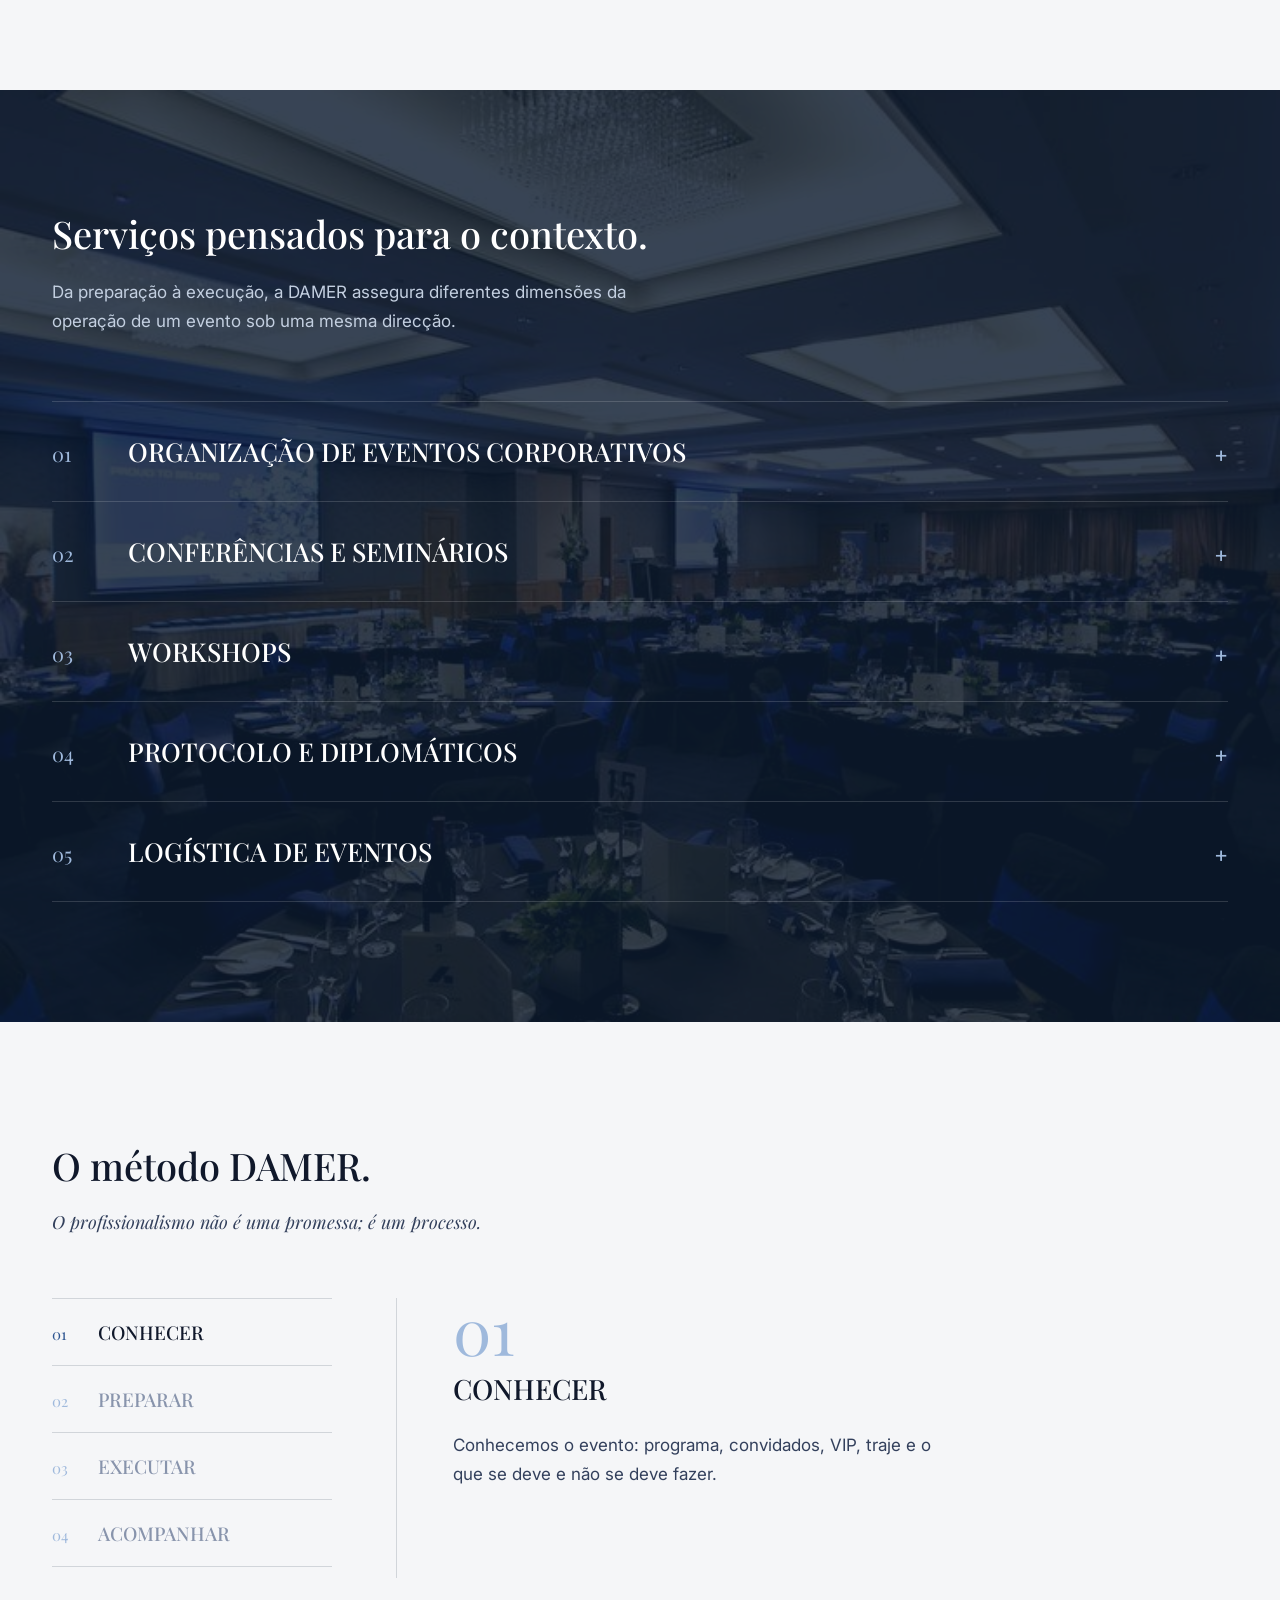
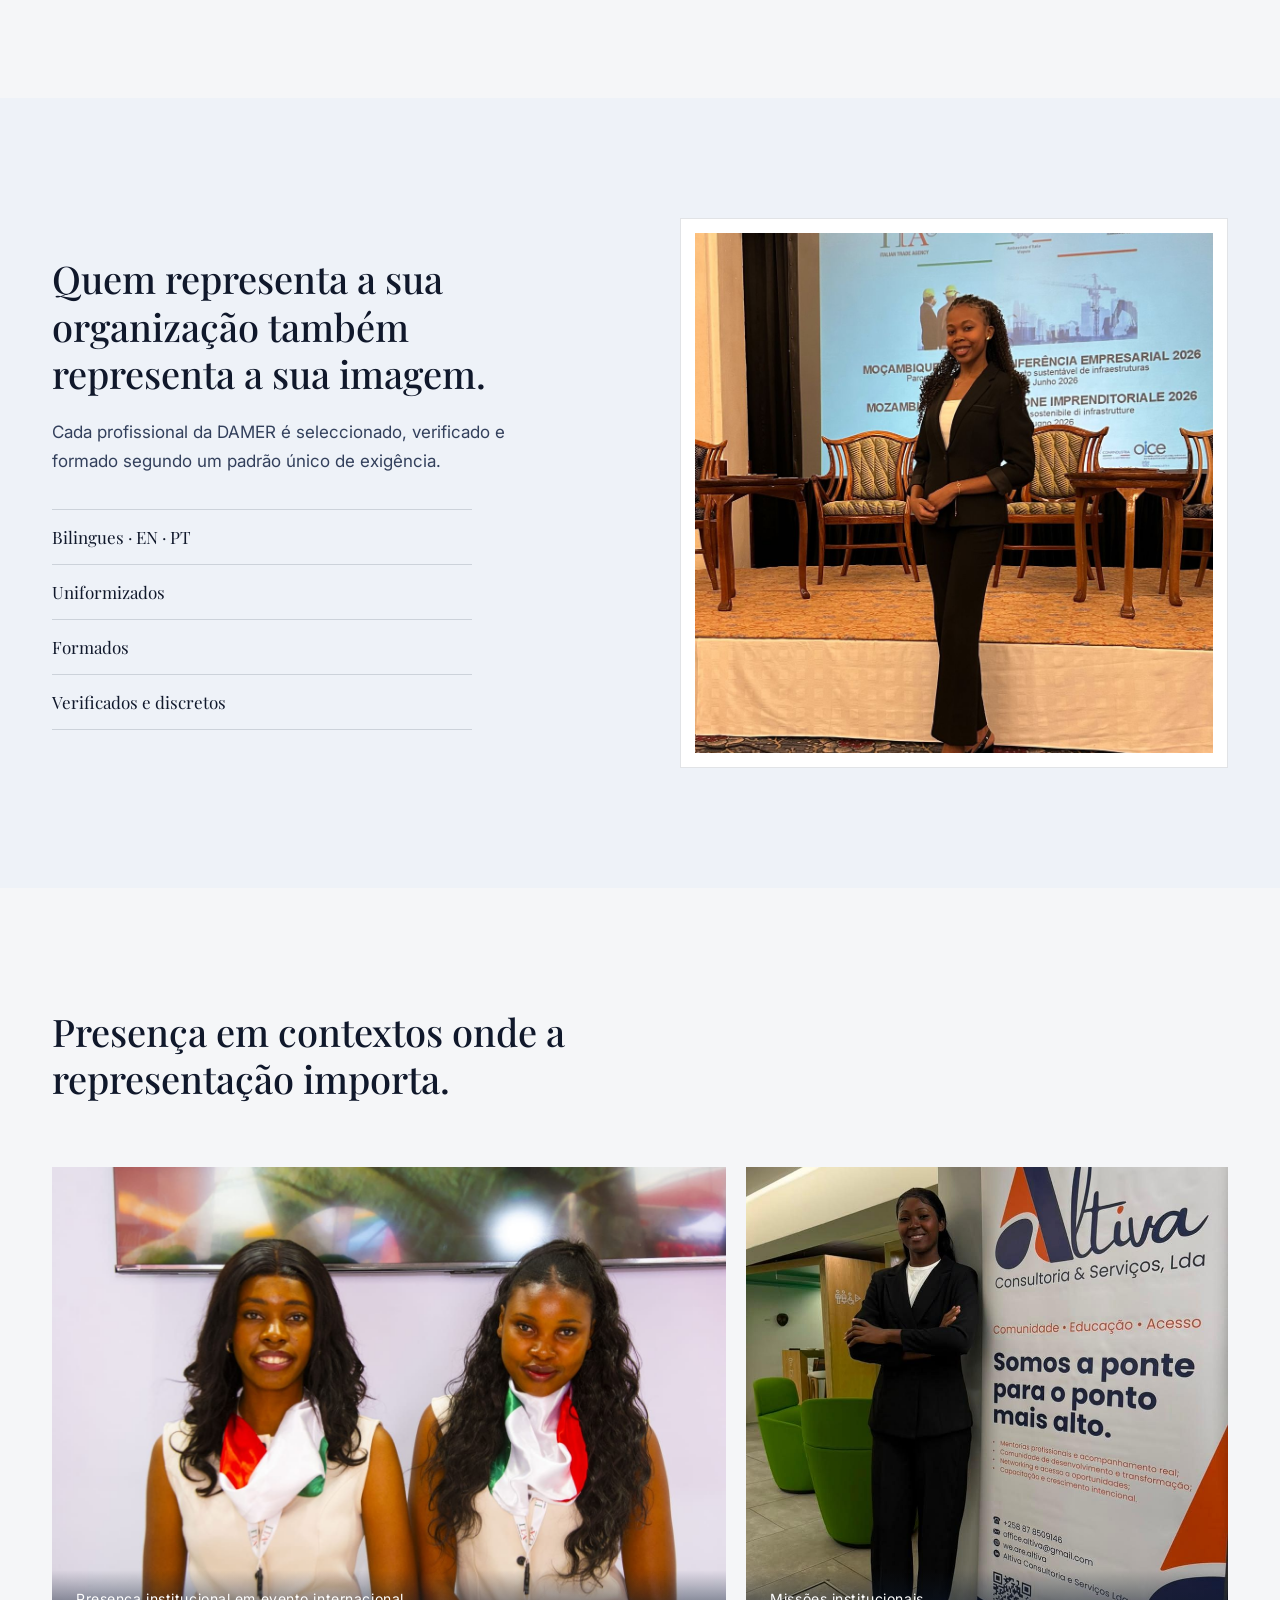
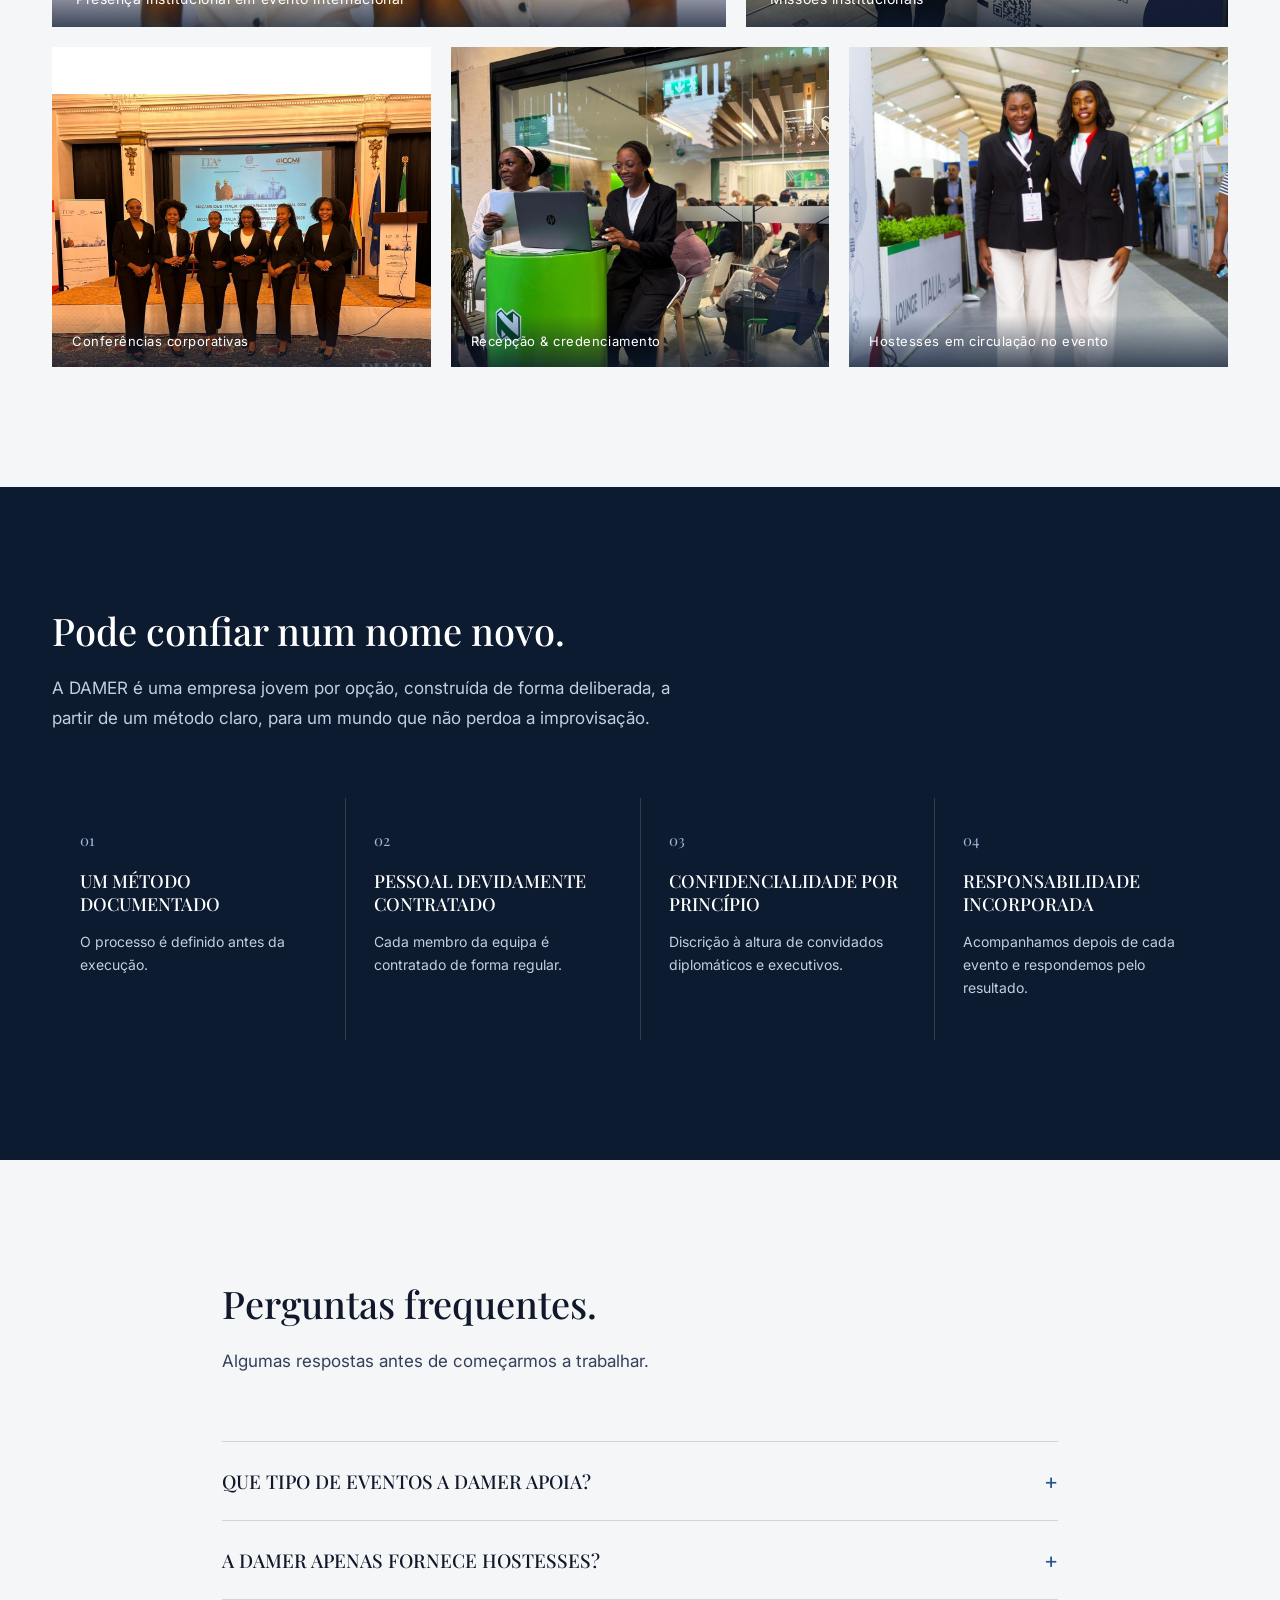
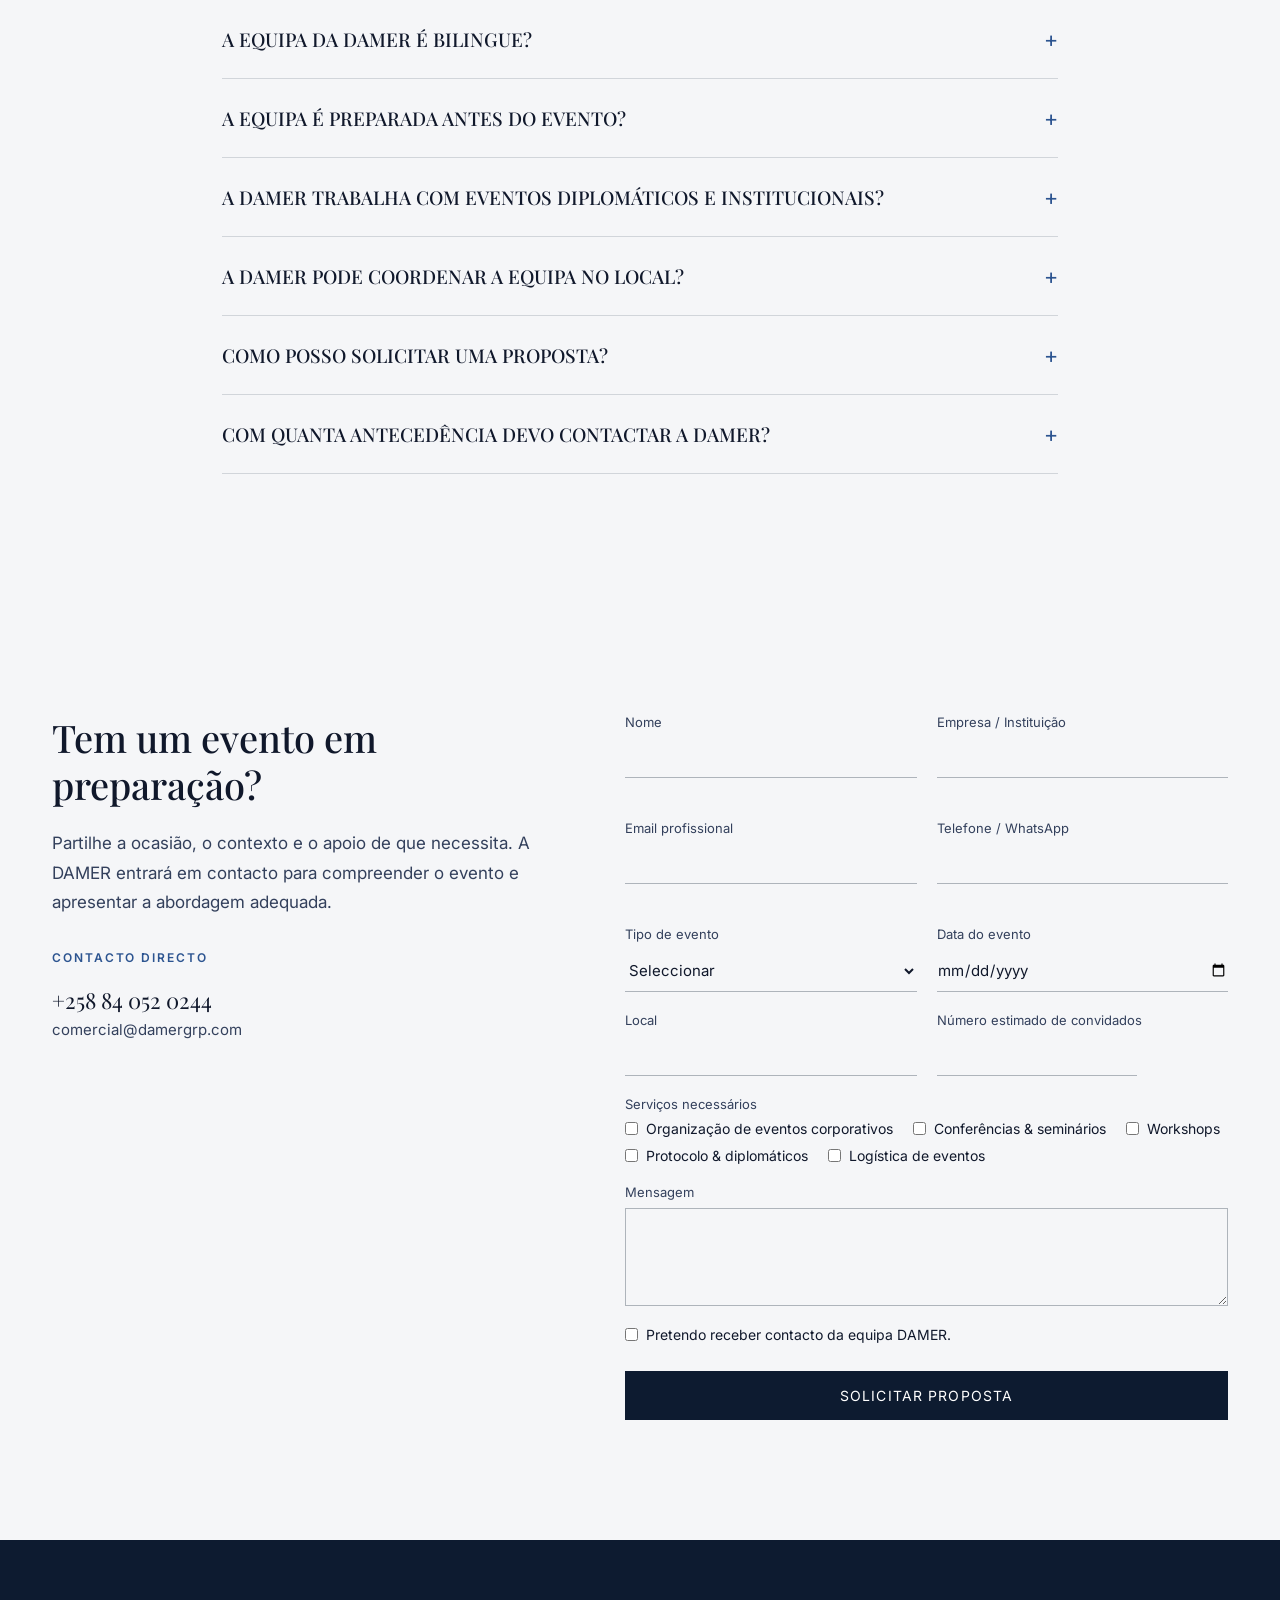
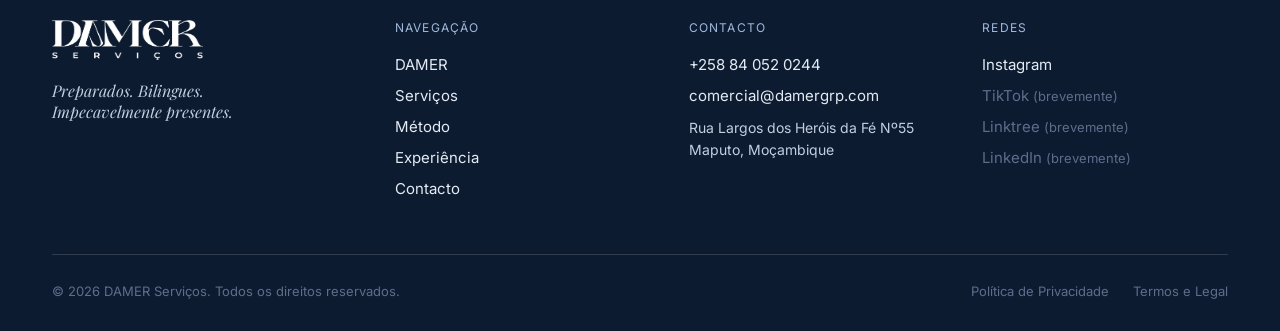
==== commit 529a674f: "Update phone/WhatsApp number to +258 84 052 0244 Co-Authored-By: Claude Sonnet 5 <noreply@anthropic." ====
--- a/index.html
+++ b/index.html
@@ -458,7 +458,7 @@
     <p class="body-lg">Partilhe a ocasião, o contexto e o apoio de que necessita. A DAMER entrará em contacto para compreender o evento e apresentar a abordagem adequada.</p>
     <div class="direct-contact">
       <p class="eyebrow">Contacto directo</p>
-      <a href="https://wa.me/258876647971?text=Ol%C3%A1%2C%20gostaria%20de%20solicitar%20informa%C3%A7%C3%B5es%20sobre%20os%20servi%C3%A7os%20da%20DAMER%20para%20um%20evento." target="_blank" rel="noopener" class="direct-contact__phone">+258 87 66 47 971</a>
+      <a href="https://wa.me/258840520244?text=Ol%C3%A1%2C%20gostaria%20de%20solicitar%20informa%C3%A7%C3%B5es%20sobre%20os%20servi%C3%A7os%20da%20DAMER%20para%20um%20evento." target="_blank" rel="noopener" class="direct-contact__phone">+258 84 052 0244</a>
       <a href="mailto:comercial@damergrp.com" class="direct-contact__email">comercial@damergrp.com</a>
     </div>
   </div>
@@ -538,7 +538,7 @@
       <p class="proposal-success__title">Pedido registado.</p>
       <p class="proposal-success__body" id="proposal-success-body"></p>
       <div class="btn-row btn-row--center">
-        <a href="https://wa.me/258876647971?text=Ol%C3%A1%2C%20gostaria%20de%20solicitar%20informa%C3%A7%C3%B5es%20sobre%20os%20servi%C3%A7os%20da%20DAMER%20para%20um%20evento." target="_blank" rel="noopener" class="btn btn-outline-dark btn-sm">WHATSAPP</a>
+        <a href="https://wa.me/258840520244?text=Ol%C3%A1%2C%20gostaria%20de%20solicitar%20informa%C3%A7%C3%B5es%20sobre%20os%20servi%C3%A7os%20da%20DAMER%20para%20um%20evento." target="_blank" rel="noopener" class="btn btn-outline-dark btn-sm">WHATSAPP</a>
         <a href="mailto:comercial@damergrp.com" class="btn btn-outline-dark btn-sm">EMAIL</a>
       </div>
     </div>
@@ -568,7 +568,7 @@
       <div>
         <p class="site-footer__heading">Contacto</p>
         <div class="site-footer__links">
-          <a href="https://wa.me/258876647971?text=Ol%C3%A1%2C%20gostaria%20de%20solicitar%20informa%C3%A7%C3%B5es%20sobre%20os%20servi%C3%A7os%20da%20DAMER%20para%20um%20evento." target="_blank" rel="noopener">+258 87 66 47 971</a>
+          <a href="https://wa.me/258840520244?text=Ol%C3%A1%2C%20gostaria%20de%20solicitar%20informa%C3%A7%C3%B5es%20sobre%20os%20servi%C3%A7os%20da%20DAMER%20para%20um%20evento." target="_blank" rel="noopener">+258 84 052 0244</a>
           <a href="mailto:comercial@damergrp.com">comercial@damergrp.com</a>
           <p class="site-footer__address">Rua Largos dos Heróis da Fé Nº55<br>Maputo, Moçambique</p>
         </div>
@@ -596,7 +596,7 @@
 <!-- STICKY MOBILE CTA -->
 <div class="sticky-cta" id="sticky-cta">
   <a href="#proposta" class="sticky-cta__primary">SOLICITAR PROPOSTA</a>
-  <a href="https://wa.me/258876647971?text=Ol%C3%A1%2C%20gostaria%20de%20solicitar%20informa%C3%A7%C3%B5es%20sobre%20os%20servi%C3%A7os%20da%20DAMER%20para%20um%20evento." target="_blank" rel="noopener" class="sticky-cta__whatsapp" aria-label="Contactar via WhatsApp">
+  <a href="https://wa.me/258840520244?text=Ol%C3%A1%2C%20gostaria%20de%20solicitar%20informa%C3%A7%C3%B5es%20sobre%20os%20servi%C3%A7os%20da%20DAMER%20para%20um%20evento." target="_blank" rel="noopener" class="sticky-cta__whatsapp" aria-label="Contactar via WhatsApp">
     <svg width="20" height="20" viewBox="0 0 24 24" fill="currentColor" aria-hidden="true"><path d="M12 2C6.48 2 2 6.48 2 12c0 1.85.5 3.58 1.38 5.07L2 22l5.07-1.35A9.94 9.94 0 0 0 12 22c5.52 0 10-4.48 10-10S17.52 2 12 2zm0 18c-1.6 0-3.09-.44-4.37-1.2l-.31-.19-3.13.83.84-3.05-.2-.31A7.94 7.94 0 0 1 4 12c0-4.41 3.59-8 8-8s8 3.59 8 8-3.59 8-8 8zm4.4-5.9c-.24-.12-1.43-.7-1.65-.78-.22-.08-.38-.12-.54.12-.16.24-.62.78-.76.94-.14.16-.28.18-.52.06-1.4-.7-2.32-1.25-3.24-2.83-.24-.42.24-.39.7-1.3.08-.16.04-.3-.04-.42-.08-.12-.5-1.2-.68-1.64-.18-.44-.36-.38-.5-.38-.12 0-.28-.02-.44-.02-.16 0-.4.06-.6.3-.2.24-.78.76-.78 1.85 0 1.09.8 2.14.92 2.3.12.16 1.6 2.47 3.9 3.36 1.94.76 2.34.6 2.76.56.42-.04 1.43-.58 1.63-1.16.2-.58.2-1.06.14-1.16-.06-.1-.22-.16-.46-.28z"/></svg>
   </a>
 </div>
